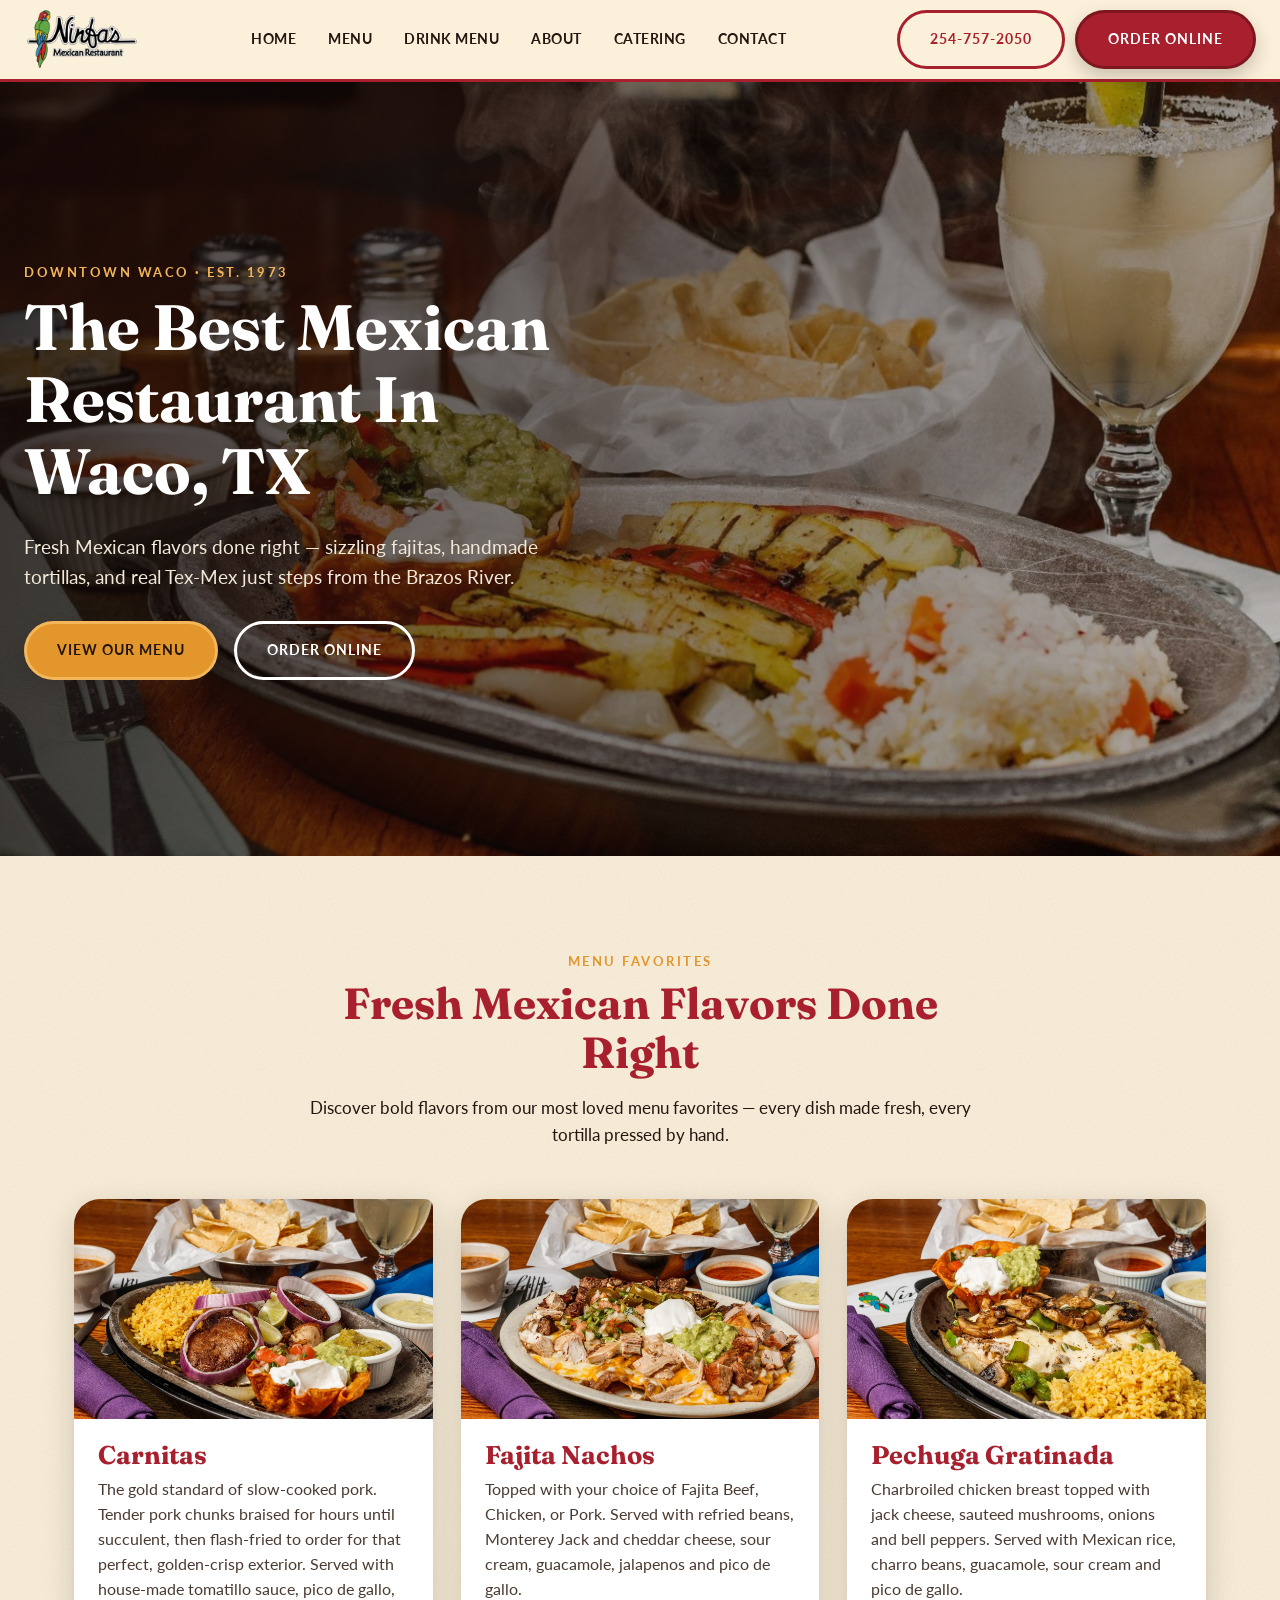
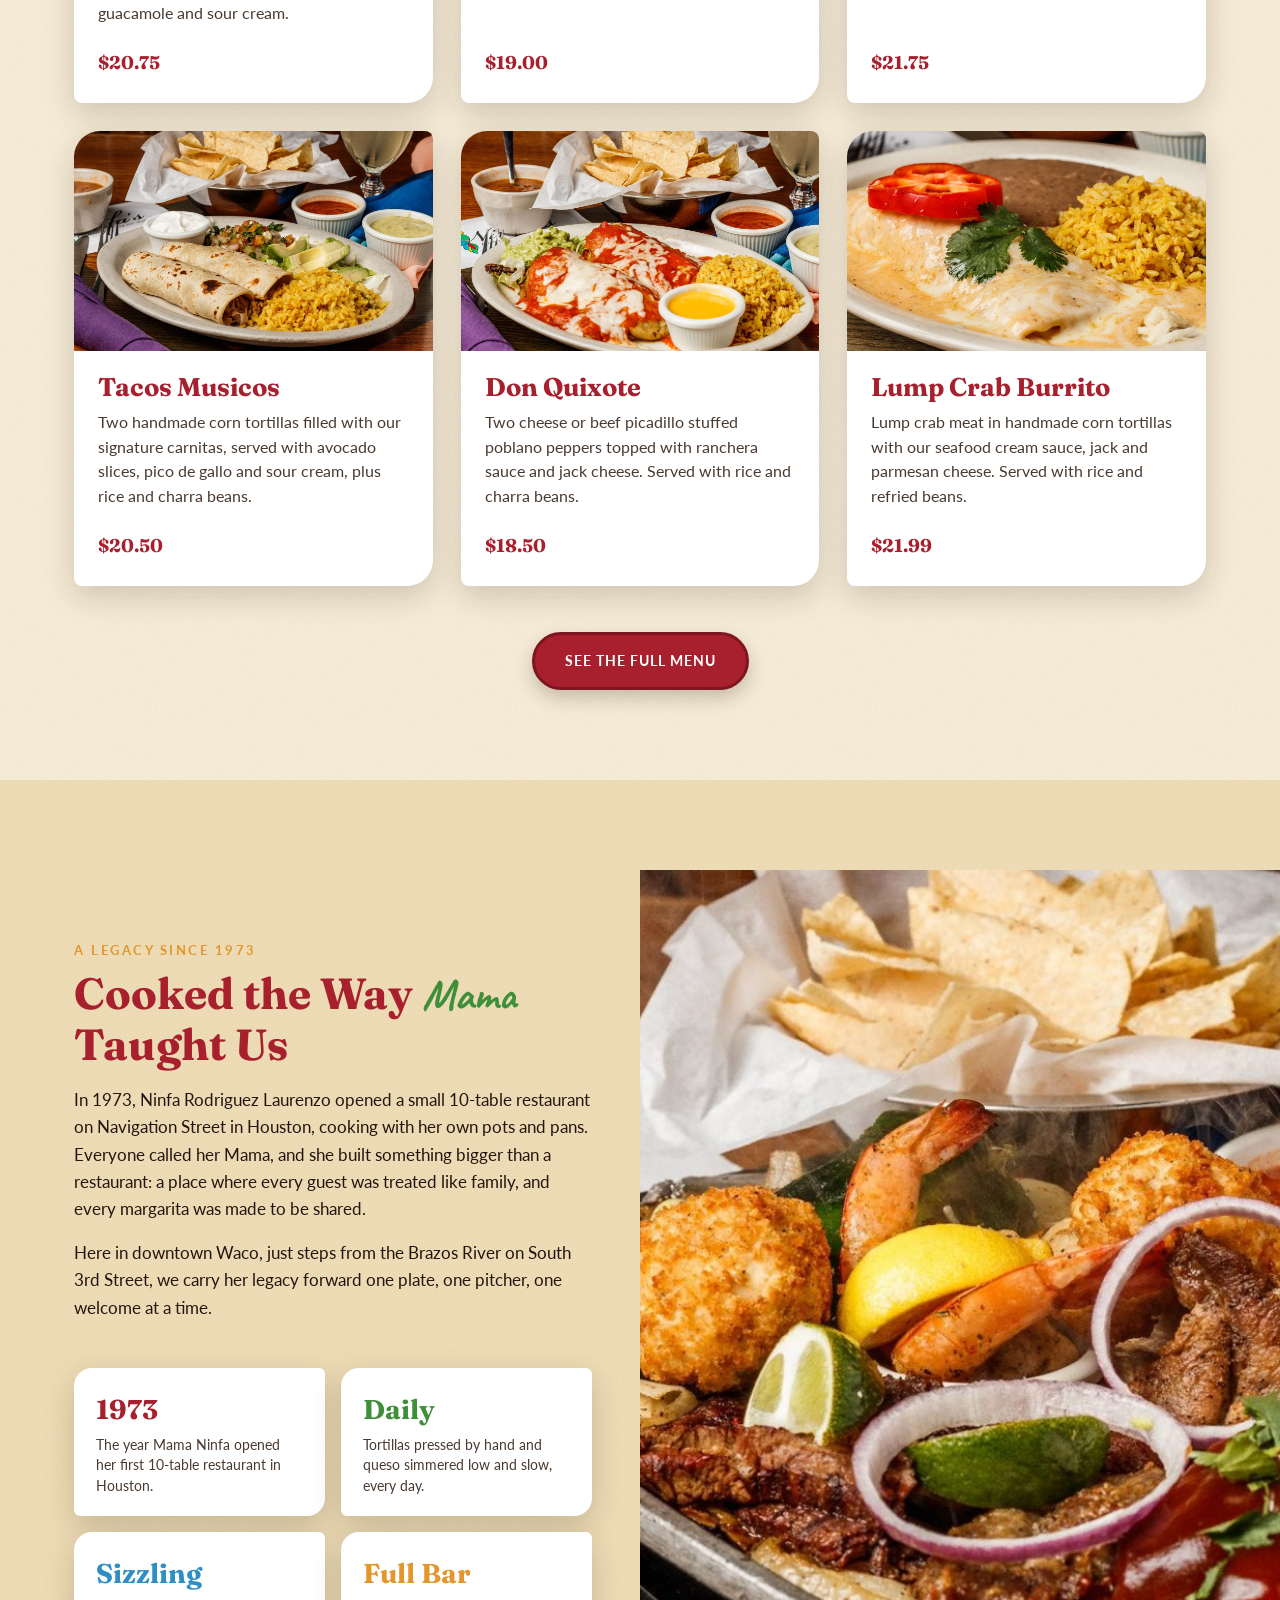
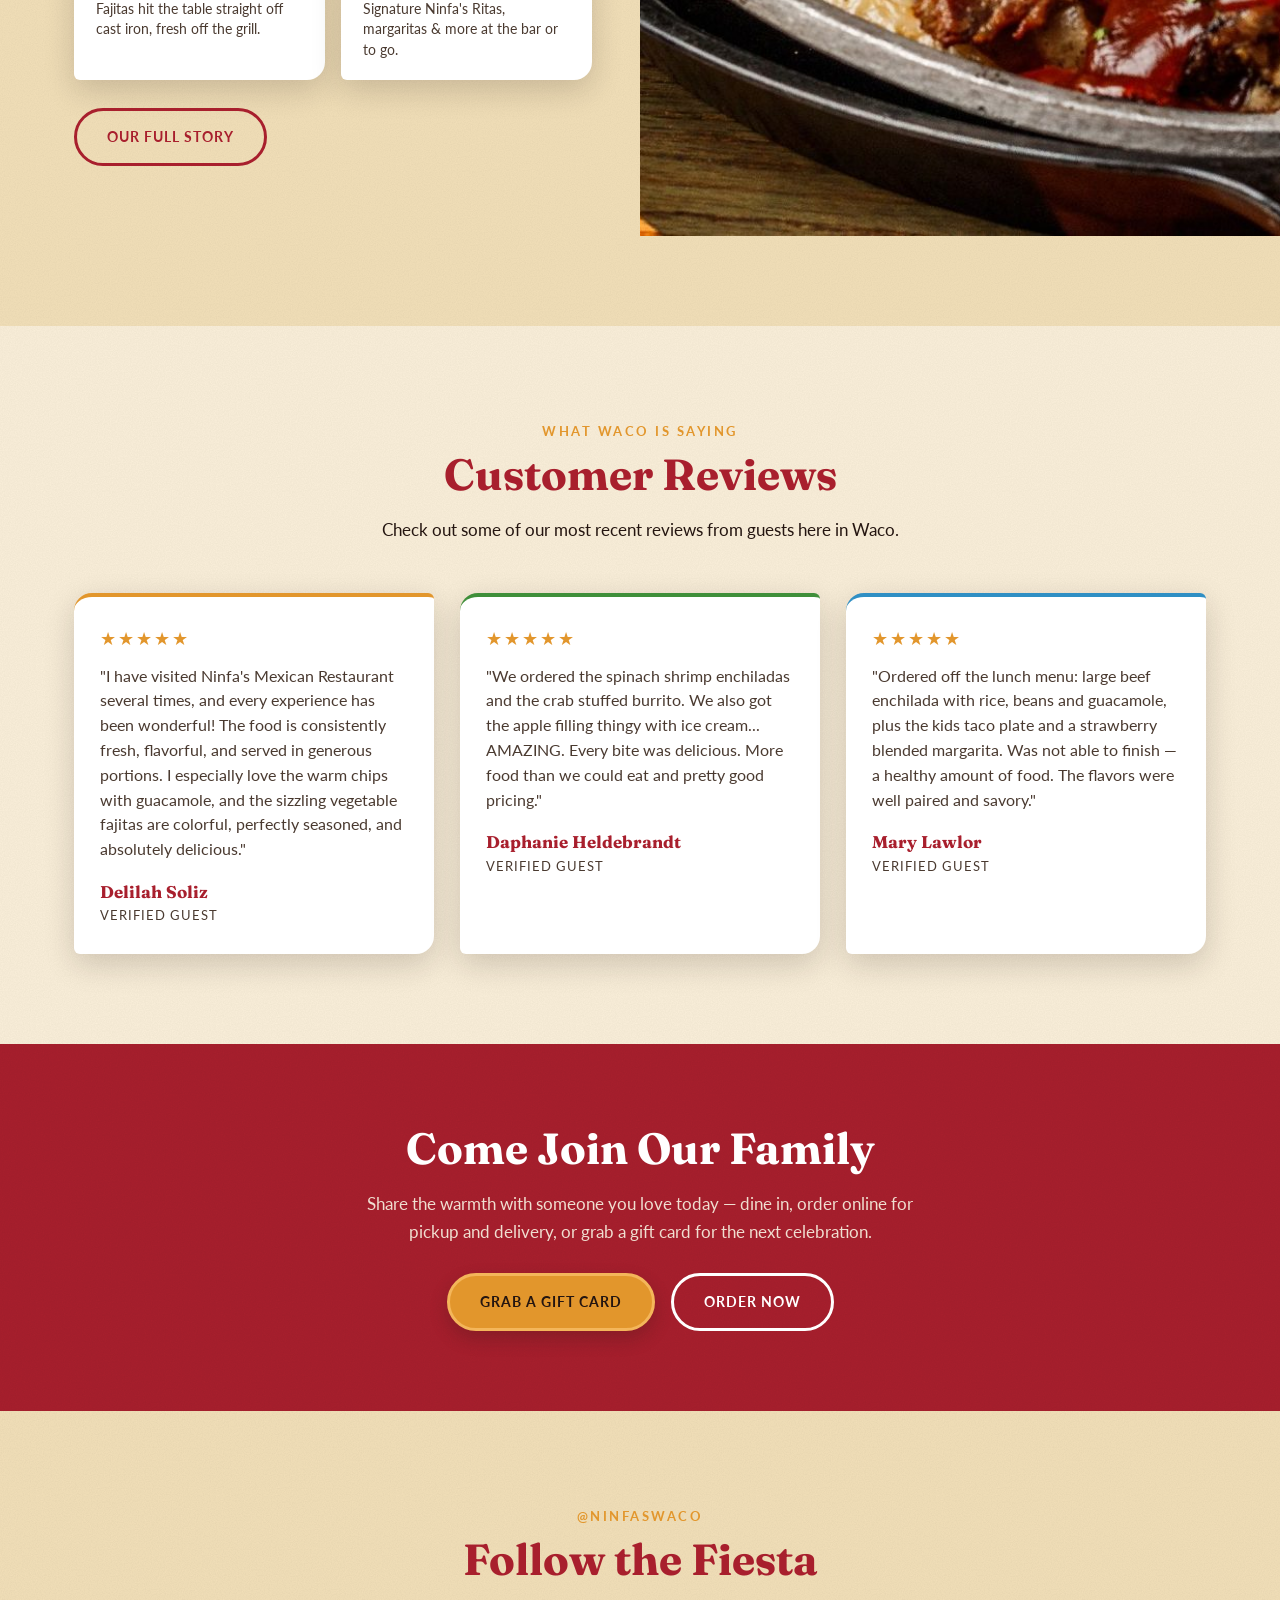
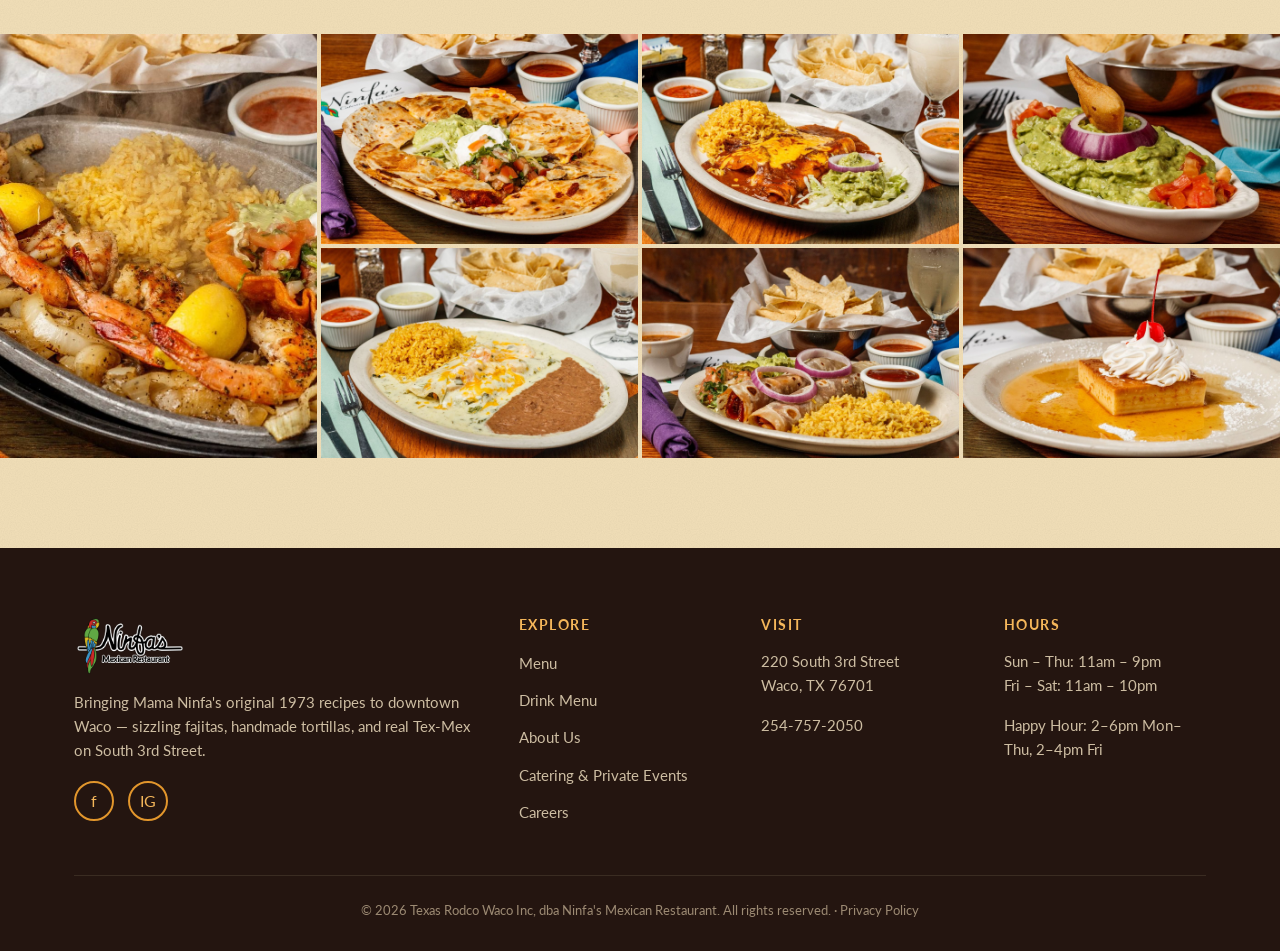
==== index.html @ c8aca163 "Add Spinach Shrimp Enchiladas image link to index.html" ====
<!DOCTYPE html>
<html lang="en">
<head>
<meta charset="UTF-8">
<meta name="viewport" content="width=device-width, initial-scale=1.0">
<title>Ninfa's Mexican Restaurant | Waco, TX Tex-Mex Since 1973</title>
<meta name="description" content="Ninfa's Mexican Restaurant brings Mama Ninfa's original 1973 recipes to downtown Waco, TX — sizzling fajitas, handmade tortillas, and real Tex-Mex on South 3rd Street.">
<link rel="preconnect" href="https://fonts.googleapis.com">
<link rel="preconnect" href="https://fonts.gstatic.com" crossorigin>
<link href="https://fonts.googleapis.com/css2?family=Fraunces:wght@600;700&family=Lato:wght@400;700;900&family=Caveat:wght@700&display=swap" rel="stylesheet">
<link rel="stylesheet" href="site.css">
</head>
<body>

<header class="site-header">
  <div class="nav-wrap">
    <a href="index.html" class="nav-logo"><img src="images/logo.png" alt="Ninfa's Mexican Restaurant"></a>
    <nav>
      <ul class="nav-links" id="navLinks">
        <li><a href="index.html">Home</a></li>
        <li><a href="menu.html">Menu</a></li>
        <li><a href="drink-menu.html">Drink Menu</a></li>
        <li><a href="about.html">About</a></li>
        <li><a href="catering.html">Catering</a></li>
        <li><a href="contact.html">Contact</a></li>
      </ul>
    </nav>
    <div class="nav-cta">
      <a href="tel:2547572050" class="btn btn-outline">254-757-2050</a>
      <a href="https://www.ninfaswaco.com/stores" class="btn btn-primary" target="_blank" rel="noopener">Order Online</a>
      <button class="nav-toggle" id="navToggle" aria-label="Toggle menu">&#9776;</button>
    </div>
  </div>
</header>

<section class="hero" style="background-image:url('images/food/veggie-fajitas.jpg');">
  <div class="hero-content">
    <span class="eyebrow">Downtown Waco &middot; Est. 1973</span>
    <h1>The Best Mexican Restaurant In Waco, TX</h1>
    <p class="lead">Fresh Mexican flavors done right &mdash; sizzling fajitas, handmade tortillas, and real Tex-Mex just steps from the Brazos River.</p>
    <div class="hero-ctas">
      <a href="menu.html" class="btn btn-gold">View Our Menu</a>
      <a href="https://www.ninfaswaco.com/stores" class="btn btn-outline" style="border-color:#fff;color:#fff;" target="_blank" rel="noopener">Order Online</a>
    </div>
  </div>
</section>

<section>
  <div class="container">
    <div class="section-head">
      <span class="eyebrow">Menu Favorites</span>
      <h2>Fresh Mexican Flavors Done Right</h2>
      <p>Discover bold flavors from our most loved menu favorites &mdash; every dish made fresh, every tortilla pressed by hand.</p>
    </div>
    <div class="card-grid">
      <div class="dish-card">
        <img src="images/food/carnita.jpg" alt="Carnitas at Ninfa's Mexican Restaurant">
        <div class="dish-card-body">
          <h3>Carnitas</h3>
          <p>The gold standard of slow-cooked pork. Tender pork chunks braised for hours until succulent, then flash-fried to order for that perfect, golden-crisp exterior. Served with house-made tomatillo sauce, pico de gallo, guacamole and sour cream.</p>
          <div class="dish-price">$20.75</div>
        </div>
      </div>
      <div class="dish-card">
        <img src="images/food/nachos-fajita.jpg" alt="Fajita Nachos at Ninfa's Mexican Restaurant">
        <div class="dish-card-body">
          <h3>Fajita Nachos</h3>
          <p>Topped with your choice of Fajita Beef, Chicken, or Pork. Served with refried beans, Monterey Jack and cheddar cheese, sour cream, guacamole, jalapenos and pico de gallo.</p>
          <div class="dish-price">$19.00</div>
        </div>
      </div>
      <div class="dish-card">
        <img src="images/food/pechuga-gratinada.jpg" alt="Pechuga Gratinada at Ninfa's Mexican Restaurant">
        <div class="dish-card-body">
          <h3>Pechuga Gratinada</h3>
          <p>Charbroiled chicken breast topped with jack cheese, sauteed mushrooms, onions and bell peppers. Served with Mexican rice, charro beans, guacamole, sour cream and pico de gallo.</p>
          <div class="dish-price">$21.75</div>
        </div>
      </div>
      <div class="dish-card">
        <img src="images/food/tacos-musicos.jpg" alt="Tacos Musicos at Ninfa's Mexican Restaurant">
        <div class="dish-card-body">
          <h3>Tacos Musicos</h3>
          <p>Two handmade corn tortillas filled with our signature carnitas, served with avocado slices, pico de gallo and sour cream, plus rice and charra beans.</p>
          <div class="dish-price">$20.50</div>
        </div>
      </div>
      <div class="dish-card">
        <img src="images/food/don-quixote.jpg" alt="Don Quixote at Ninfa's Mexican Restaurant">
        <div class="dish-card-body">
          <h3>Don Quixote</h3>
          <p>Two cheese or beef picadillo stuffed poblano peppers topped with ranchera sauce and jack cheese. Served with rice and charra beans.</p>
          <div class="dish-price">$18.50</div>
        </div>
      </div>
      <div class="dish-card">
        <img src="images/food/crab-burrito.jpg" alt="Lump Crab Burrito at Ninfa's Mexican Restaurant">
        <div class="dish-card-body">
          <h3>Lump Crab Burrito</h3>
          <p>Lump crab meat in handmade corn tortillas with our seafood cream sauce, jack and parmesan cheese. Served with rice and refried beans.</p>
          <div class="dish-price">$21.99</div>
        </div>
      </div>
    </div>
    <div style="text-align:center;margin-top:46px;">
      <a href="menu.html" class="btn btn-primary">See the Full Menu</a>
    </div>
  </div>
</section>

<section class="section-alt">
  <div class="bleed-split">
    <div class="bleed-text">
      <span class="eyebrow">A Legacy Since 1973</span>
      <h2>Cooked the Way <span class="script">Mama</span> Taught Us</h2>
      <p>In 1973, Ninfa Rodriguez Laurenzo opened a small 10-table restaurant on Navigation Street in Houston, cooking with her own pots and pans. Everyone called her Mama, and she built something bigger than a restaurant: a place where every guest was treated like family, and every margarita was made to be shared.</p>
      <p>Here in downtown Waco, just steps from the Brazos River on South 3rd Street, we carry her legacy forward one plate, one pitcher, one welcome at a time.</p>
      <div class="stat-grid">
        <div class="stat-tile"><span class="stat-num">1973</span><p>The year Mama Ninfa opened her first 10-table restaurant in Houston.</p></div>
        <div class="stat-tile"><span class="stat-num">Daily</span><p>Tortillas pressed by hand and queso simmered low and slow, every day.</p></div>
        <div class="stat-tile"><span class="stat-num">Sizzling</span><p>Fajitas hit the table straight off cast iron, fresh off the grill.</p></div>
        <div class="stat-tile"><span class="stat-num">Full Bar</span><p>Signature Ninfa's Ritas, margaritas &amp; more at the bar or to go.</p></div>
      </div>
      <div style="margin-top:28px;">
        <a href="about.html" class="btn btn-outline">Our Full Story</a>
      </div>
    </div>
    <div class="bleed-media">
      <img src="images/food/parrilla-mixta.jpg" alt="Sizzling fajitas at Ninfa's Mexican Restaurant">
    </div>
  </div>
</section>

<section>
  <div class="container">
    <div class="section-head">
      <span class="eyebrow">What Waco Is Saying</span>
      <h2>Customer Reviews</h2>
      <p>Check out some of our most recent reviews from guests here in Waco.</p>
    </div>
    <div class="review-grid">
      <div class="review-card">
        <div class="review-stars">&#9733;&#9733;&#9733;&#9733;&#9733;</div>
        <p class="review-quote">"I have visited Ninfa's Mexican Restaurant several times, and every experience has been wonderful! The food is consistently fresh, flavorful, and served in generous portions. I especially love the warm chips with guacamole, and the sizzling vegetable fajitas are colorful, perfectly seasoned, and absolutely delicious."</p>
        <div class="review-name">Delilah Soliz</div>
        <div class="review-source">Verified Guest</div>
      </div>
      <div class="review-card">
        <div class="review-stars">&#9733;&#9733;&#9733;&#9733;&#9733;</div>
        <p class="review-quote">"We ordered the spinach shrimp enchiladas and the crab stuffed burrito. We also got the apple filling thingy with ice cream... AMAZING. Every bite was delicious. More food than we could eat and pretty good pricing."</p>
        <div class="review-name">Daphanie Heldebrandt</div>
        <div class="review-source">Verified Guest</div>
      </div>
      <div class="review-card">
        <div class="review-stars">&#9733;&#9733;&#9733;&#9733;&#9733;</div>
        <p class="review-quote">"Ordered off the lunch menu: large beef enchilada with rice, beans and guacamole, plus the kids taco plate and a strawberry blended margarita. Was not able to finish &mdash; a healthy amount of food. The flavors were well paired and savory."</p>
        <div class="review-name">Mary Lawlor</div>
        <div class="review-source">Verified Guest</div>
      </div>
    </div>
  </div>
</section>

<section class="cta-banner">
  <div class="container">
    <h2>Come Join Our Family</h2>
    <p>Share the warmth with someone you love today &mdash; dine in, order online for pickup and delivery, or grab a gift card for the next celebration.</p>
    <div class="hero-ctas" style="justify-content:center;">
      <a href="https://order.toasttab.com/egiftcards/ninfaswaco" class="btn btn-gold" target="_blank" rel="noopener">Grab a Gift Card</a>
      <a href="https://www.ninfaswaco.com/stores" class="btn btn-outline" style="border-color:#fff;color:#fff;" target="_blank" rel="noopener">Order Now</a>
    </div>
  </div>
</section>

<section class="section-alt">
  <div class="container">
    <div class="section-head">
      <span class="eyebrow">@ninfaswaco</span>
      <h2>Follow the Fiesta</h2>
    </div>
  </div>
  <div class="mosaic-grid">
    <a href="https://www.instagram.com/ninfaswaco/" target="_blank" rel="noopener"><img src="images/food/shrimp-tampico.jpg" alt="Shrimp Tampico at Ninfa's Mexican Restaurant"></a>
    <a href="https://www.instagram.com/ninfaswaco/" target="_blank" rel="noopener"><img src="images/food/quesadilla.jpg" alt="Quesadillas at Ninfa's Mexican Restaurant"></a>
    <a href="https://www.instagram.com/ninfaswaco/" target="_blank" rel="noopener"><img src="images/food/bbq-brisket-enchiladas.jpg" alt="BBQ Brisket Enchiladas at Ninfa's Mexican Restaurant"></a>
    <a href="https://www.instagram.com/ninfaswaco/" target="_blank" rel="noopener"><img src="images/food/guacamole.jpg" alt="Fresh guacamole at Ninfa's Mexican Restaurant"></a>
    <a href="https://www.instagram.com/ninfaswaco/" target="_blank" rel="noopener"><img src="images/food/spinach-shrimp-enchiladas.jpg" alt="Spinach Shrimp Enchiladas at Ninfa's Mexican Restaurant"></a>
    <a href="https://www.instagram.com/ninfaswaco/" target="_blank" rel="noopener"><img src="images/food/layola.jpg" alt="Taquitos at Ninfa's Mexican Restaurant"></a>
    <a href="https://www.instagram.com/ninfaswaco/" target="_blank" rel="noopener"><img src="images/food/flan.jpg" alt="Flan at Ninfa's Mexican Restaurant"></a>
  </div>
</section>

<footer class="site-footer">
  <div class="container">
    <div class="footer-grid">
      <div>
        <div class="footer-logo"><img src="images/logo.png" alt="Ninfa's Mexican Restaurant"></div>
        <p>Bringing Mama Ninfa's original 1973 recipes to downtown Waco &mdash; sizzling fajitas, handmade tortillas, and real Tex-Mex on South 3rd Street.</p>
        <div class="footer-social">
          <a href="https://www.facebook.com/NinfasWaco/" target="_blank" rel="noopener" aria-label="Facebook">f</a>
          <a href="https://www.instagram.com/ninfaswaco/" target="_blank" rel="noopener" aria-label="Instagram">IG</a>
        </div>
      </div>
      <div>
        <h4>Explore</h4>
        <ul>
          <li><a href="menu.html">Menu</a></li>
          <li><a href="drink-menu.html">Drink Menu</a></li>
          <li><a href="about.html">About Us</a></li>
          <li><a href="catering.html">Catering &amp; Private Events</a></li>
          <li><a href="careers.html">Careers</a></li>
        </ul>
      </div>
      <div>
        <h4>Visit</h4>
        <p>220 South 3rd Street<br>Waco, TX 76701</p>
        <p><a href="tel:2547572050">254-757-2050</a></p>
      </div>
      <div>
        <h4>Hours</h4>
        <p>Sun &ndash; Thu: 11am &ndash; 9pm<br>Fri &ndash; Sat: 11am &ndash; 10pm</p>
        <p>Happy Hour: 2&ndash;6pm Mon&ndash;Thu, 2&ndash;4pm Fri</p>
      </div>
    </div>
    <div class="footer-bottom">
      &copy; 2026 Texas Rodco Waco Inc, dba Ninfa's Mexican Restaurant. All rights reserved. &middot; <a href="privacy-policy.html">Privacy Policy</a>
    </div>
  </div>
</footer>

<script>
document.getElementById('navToggle').addEventListener('click', function(){
  document.getElementById('navLinks').classList.toggle('open');
});
</script>
</body>
</html>
---- site.css ----
/* =========================================================
   Ninfa's Mexican Restaurant — site stylesheet
   Brand system derived from Ninfa's own marketing materials:
   deep maroon, warm gold, cream background, near-black text,
   a small teal accent. Headline font: Fraunces (bold display
   serif, echoes the bold editorial serif used in their social
   posts). Body font: Lato.
   ========================================================= */

:root {
  /* Brightened off the real Ninfa's parrot logo (green body, red crown,
     gold beak, blue wing-tip) instead of a muted steakhouse palette —
     the brand mark is vibrant, so the site should read that way too. */
  --maroon: #a81f2d;
  --maroon-dark: #7e1620;
  --gold: #e2962c;
  --gold-light: #f4b65a;
  --cream: #fbf0da;
  --cream-dark: #f3e0b9;
  --ink: #241510;
  --ink-soft: #4a3a30;
  --teal: #1f8f8a;
  --green: #3f8f3a;
  --green-dark: #2d6b29;
  --sky: #2f8fc4;
  --white: #ffffff;
  --shadow: 0 10px 30px rgba(36, 21, 16, 0.18);
  --shadow-lg: 0 20px 44px rgba(36, 21, 16, 0.26);
  --radius-lg: 26px 8px;
  --radius-md: 18px 6px;
  /* Subtle fractal-noise grain, generated inline (no stock texture file needed) —
     gives flat color fields a bit of woven/paper depth instead of sitting dead flat. */
  --grain: url("data:image/svg+xml,%3Csvg xmlns='http://www.w3.org/2000/svg' width='180' height='180'%3E%3Cfilter id='n'%3E%3CfeTurbulence type='fractalNoise' baseFrequency='0.85' numOctaves='2' stitchTiles='stitch'/%3E%3CfeColorMatrix type='matrix' values='0 0 0 0 0 0 0 0 0 0 0 0 0 0 0 0 0 0 0.05 0'/%3E%3C/filter%3E%3Crect width='100%25' height='100%25' filter='url(%23n)'/%3E%3C/svg%3E");
}

* { box-sizing: border-box; }
html { scroll-behavior: smooth; }
body {
  margin: 0;
  background-color: var(--cream);
  background-image: var(--grain);
  color: var(--ink);
  font-family: 'Lato', sans-serif;
  font-size: 17px;
  line-height: 1.6;
}

h1, h2, h3, h4 {
  font-family: 'Fraunces', serif;
  font-weight: 700;
  color: var(--maroon);
  margin: 0 0 0.4em;
  line-height: 1.12;
}

h1 { font-size: clamp(2.6rem, 5vw, 4.4rem); }
h2 { font-size: clamp(2rem, 3.4vw, 2.9rem); }
h3 { font-size: clamp(1.3rem, 2vw, 1.6rem); }

p { margin: 0 0 1em; }

a { color: inherit; text-decoration: none; }

.eyebrow {
  display: inline-block;
  font-family: 'Lato', sans-serif;
  font-weight: 700;
  letter-spacing: 2.5px;
  text-transform: uppercase;
  font-size: 0.82rem;
  color: var(--gold);
  margin-bottom: 0.6em;
}

.script {
  font-family: 'Caveat', cursive;
  font-weight: 700;
  color: var(--green);
}

.container {
  max-width: 1180px;
  margin: 0 auto;
  padding: 0 24px;
}

img { max-width: 100%; display: block; }

/* ---------- Buttons ---------- */
.btn {
  display: inline-block;
  font-family: 'Lato', sans-serif;
  font-weight: 700;
  letter-spacing: 1px;
  text-transform: uppercase;
  font-size: 0.88rem;
  padding: 15px 30px;
  border-radius: 999px;
  border: 3px solid transparent;
  cursor: pointer;
  transition: transform 0.2s ease, box-shadow 0.2s ease, background 0.2s ease, color 0.2s ease, border-color 0.2s ease;
  box-shadow: 0 8px 18px rgba(36, 21, 16, 0.22);
}
.btn:hover { transform: translateY(-3px); box-shadow: 0 14px 26px rgba(36, 21, 16, 0.28); }
.btn:active { transform: translateY(-1px); }
.btn-primary {
  background: var(--maroon);
  color: var(--white);
  border-color: var(--maroon-dark);
}
.btn-primary:hover { background: var(--gold); color: var(--ink); border-color: var(--gold-light); }
.btn-outline {
  background: transparent;
  color: var(--maroon);
  border-color: var(--maroon);
  box-shadow: none;
}
.btn-outline:hover { background: var(--maroon); color: var(--white); box-shadow: 0 14px 26px rgba(36, 21, 16, 0.28); }
.btn-gold {
  background: var(--gold);
  color: var(--ink);
  border-color: var(--gold-light);
}
.btn-gold:hover { background: var(--maroon); color: var(--white); border-color: var(--maroon-dark); }

/* ---------- Header / Nav ---------- */
.site-header {
  position: sticky;
  top: 0;
  z-index: 100;
  background: var(--cream);
  border-bottom: 3px solid var(--maroon);
}
.nav-wrap {
  display: flex;
  align-items: center;
  justify-content: space-between;
  padding: 10px 24px;
  max-width: 1280px;
  margin: 0 auto;
}
.nav-logo img { height: 58px; width: auto; }
.nav-links {
  display: flex;
  align-items: center;
  gap: 28px;
  list-style: none;
  margin: 0;
  padding: 0;
  font-weight: 700;
  text-transform: uppercase;
  font-size: 0.86rem;
  letter-spacing: 0.5px;
}
.nav-links a { padding: 6px 2px; border-bottom: 2px solid transparent; }
.nav-links a:hover { border-color: var(--gold); color: var(--maroon); }
.nav-cta { display: flex; gap: 10px; align-items: center; }
.nav-toggle {
  display: none;
  background: none;
  border: none;
  font-size: 1.8rem;
  color: var(--maroon);
  cursor: pointer;
}

@media (max-width: 920px) {
  .nav-links { display: none; position: absolute; top: 100%; left: 0; right: 0; background: var(--cream); flex-direction: column; align-items: flex-start; padding: 18px 24px; border-bottom: 3px solid var(--maroon); gap: 16px; }
  .nav-links.open { display: flex; }
  .nav-toggle { display: block; }
  .nav-cta .btn-outline { display: none; }
}

/* ---------- Hero ---------- */
.hero {
  position: relative;
  min-height: 86vh;
  display: flex;
  align-items: center;
  background-size: cover;
  background-position: center;
  color: var(--white);
}
.hero::after {
  content: '';
  position: absolute;
  inset: 0;
  background: linear-gradient(100deg, rgba(20,10,8,0.82) 0%, rgba(20,10,8,0.55) 45%, rgba(20,10,8,0.25) 100%);
}
.hero-content { position: relative; z-index: 2; max-width: 640px; padding: 60px 24px; }
.hero h1 { color: var(--white); }
.hero .eyebrow { color: var(--gold-light); }
.hero p.lead { font-size: 1.2rem; color: #f3e9d8; max-width: 520px; }
.hero-ctas { display: flex; gap: 16px; flex-wrap: wrap; margin-top: 28px; }

/* ---------- Sections ---------- */
section { padding: 90px 0; }
.section-alt { background-color: var(--cream-dark); background-image: var(--grain); }
.section-dark { background-color: var(--ink); background-image: var(--grain); color: #f3e9d8; }
.section-dark h2 { color: var(--gold-light); }
.section-head { max-width: 700px; margin: 0 auto 50px; text-align: center; }
.section-head.left { margin: 0 0 50px; text-align: left; }

/* ---------- Highlight / menu cards ---------- */
.card-grid {
  display: grid;
  grid-template-columns: repeat(3, 1fr);
  gap: 28px;
}
@media (max-width: 920px) { .card-grid { grid-template-columns: repeat(2, 1fr); } }
@media (max-width: 620px) { .card-grid { grid-template-columns: 1fr; } }

.dish-card {
  background: var(--white);
  border-radius: var(--radius-lg);
  overflow: hidden;
  box-shadow: var(--shadow);
  display: flex;
  flex-direction: column;
  transition: transform 0.25s ease, box-shadow 0.25s ease;
}
.dish-card:hover { transform: translateY(-8px); box-shadow: var(--shadow-lg); }
.dish-card img { height: 220px; width: 100%; object-fit: cover; }
.dish-card-body { padding: 22px 24px 26px; flex: 1; display: flex; flex-direction: column; }
.dish-card-body h3 { margin-bottom: 8px; }
.dish-card-body p { color: var(--ink-soft); font-size: 0.97rem; flex: 1; }
.dish-price { color: var(--maroon); font-weight: 700; font-family: 'Fraunces', serif; font-size: 1.15rem; margin-top: 6px; }

/* ---------- About / story split ---------- */
.split {
  display: grid;
  grid-template-columns: 1fr 1fr;
  gap: 60px;
  align-items: center;
}
@media (max-width: 860px) { .split { grid-template-columns: 1fr; gap: 36px; } }
.split img { border-radius: var(--radius-lg); box-shadow: var(--shadow); width: 100%; height: 480px; object-fit: cover; }
.split.reverse { direction: rtl; }
.split.reverse > * { direction: ltr; }

/* ---------- Stat tiles (paired with a split section) ---------- */
.stat-grid { display: grid; grid-template-columns: 1fr 1fr; gap: 16px; margin-top: 30px; }
@media (max-width: 460px) { .stat-grid { grid-template-columns: 1fr; } }
.stat-tile {
  background: var(--white);
  border-radius: var(--radius-md);
  padding: 20px 22px;
  box-shadow: var(--shadow);
  transition: transform 0.25s ease, box-shadow 0.25s ease;
}
.stat-tile:hover { transform: translateY(-5px); box-shadow: var(--shadow-lg); }
.stat-tile .stat-num {
  display: block;
  font-family: 'Fraunces', serif;
  font-weight: 700;
  font-size: 1.7rem;
  color: var(--maroon);
  margin-bottom: 4px;
}
.stat-tile:nth-child(2) .stat-num { color: var(--green); }
.stat-tile:nth-child(3) .stat-num { color: var(--sky); }
.stat-tile:nth-child(4) .stat-num { color: var(--gold); }
.stat-tile p { margin: 0; font-size: 0.9rem; color: var(--ink-soft); line-height: 1.4; }

/* ---------- Full-bleed alternating split (photo runs edge-to-edge) ---------- */
.bleed-split { display: grid; grid-template-columns: 1fr 1fr; align-items: stretch; min-height: 520px; }
@media (max-width: 860px) { .bleed-split { grid-template-columns: 1fr; min-height: auto; } }
.bleed-split .bleed-text {
  display: flex;
  flex-direction: column;
  justify-content: center;
  padding: 70px 48px 70px max(24px, calc((100vw - 1180px) / 2 + 24px));
}
.bleed-split.reverse { direction: rtl; }
.bleed-split.reverse .bleed-text { direction: ltr; padding: 70px max(24px, calc((100vw - 1180px) / 2 + 24px)) 70px 48px; }
.bleed-split.reverse .bleed-media { direction: ltr; }
@media (max-width: 860px) {
  .bleed-split .bleed-text, .bleed-split.reverse .bleed-text { padding: 56px 24px; direction: ltr; }
}
.bleed-split .bleed-media { position: relative; overflow: hidden; min-height: 320px; }
.bleed-split .bleed-media img { position: absolute; inset: 0; width: 100%; height: 100%; object-fit: cover; }

/* ---------- Mosaic photo gallery (one large anchor tile + small tiles) ---------- */
.mosaic-grid { display: grid; grid-template-columns: repeat(4, 1fr); grid-auto-rows: 210px; gap: 4px; }
@media (max-width: 760px) { .mosaic-grid { grid-template-columns: repeat(2, 1fr); grid-auto-rows: 160px; } .mosaic-grid a:first-child { grid-column: span 2; grid-row: span 1; } }
.mosaic-grid a { display: block; position: relative; overflow: hidden; }
.mosaic-grid a:first-child { grid-row: span 2; }
.mosaic-grid img { width: 100%; height: 100%; object-fit: cover; transition: transform 0.35s ease; }
.mosaic-grid a:hover img { transform: scale(1.06); }

/* ---------- Checklist ---------- */
.checklist { list-style: none; margin: 0; padding: 0; display: grid; grid-template-columns: 1fr 1fr; gap: 14px 30px; }
@media (max-width: 560px) { .checklist { grid-template-columns: 1fr; } }
.checklist li { display: flex; align-items: flex-start; gap: 10px; font-weight: 600; }
.checklist li::before {
  content: '✓';
  flex: none;
  width: 24px; height: 24px;
  background: var(--gold);
  color: var(--white);
  box-shadow: 0 3px 8px rgba(36, 21, 16, 0.25);
  border-radius: 6px;
  /* Cycle the checkbox through the logo's parrot colors instead of one flat gold square */
  display: flex; align-items: center; justify-content: center;
  font-size: 0.8rem;
  font-weight: 900;
}
.checklist li:nth-child(2)::before { background: var(--green); }
.checklist li:nth-child(3)::before { background: var(--maroon); }
.checklist li:nth-child(4)::before { background: var(--sky); }

/* ---------- Reviews ---------- */
.review-grid { display: grid; grid-template-columns: repeat(3, 1fr); gap: 26px; }
@media (max-width: 920px) { .review-grid { grid-template-columns: 1fr; } }
.review-card {
  background: var(--white);
  border-radius: var(--radius-md);
  padding: 28px 26px;
  box-shadow: var(--shadow);
  border-top: 4px solid var(--gold);
  transition: transform 0.25s ease, box-shadow 0.25s ease;
}
.review-card:hover { transform: translateY(-6px); box-shadow: var(--shadow-lg); }
.review-grid .review-card:nth-child(2) { border-top-color: var(--green); }
.review-grid .review-card:nth-child(3) { border-top-color: var(--sky); }
.review-stars { color: var(--gold); letter-spacing: 2px; margin-bottom: 10px; font-size: 1.1rem; }
.review-quote { color: var(--ink-soft); font-size: 0.97rem; margin-bottom: 16px; }
.review-name { font-family: 'Fraunces', serif; font-weight: 700; color: var(--maroon); }
.review-source { font-size: 0.82rem; color: var(--ink-soft); text-transform: uppercase; letter-spacing: 1px; }

/* ---------- Instagram strip ---------- */
.insta-strip { display: grid; grid-template-columns: repeat(6, 1fr); gap: 4px; }
@media (max-width: 920px) { .insta-strip { grid-template-columns: repeat(3, 1fr); } }
.insta-strip a { display: block; aspect-ratio: 4/5; overflow: hidden; position: relative; }
.insta-strip img { width: 100%; height: 100%; object-fit: cover; transition: transform 0.3s ease; }
.insta-strip a:hover img { transform: scale(1.06); }

/* ---------- Footer ---------- */
.site-footer { background: var(--ink); color: #e8dcc8; padding: 70px 0 30px; }
.footer-grid { display: grid; grid-template-columns: 2fr 1fr 1fr 1fr; gap: 40px; margin-bottom: 50px; }
@media (max-width: 860px) { .footer-grid { grid-template-columns: 1fr 1fr; } }
.footer-grid h4 { color: var(--gold-light); text-transform: uppercase; font-family: 'Lato', sans-serif; font-size: 0.85rem; letter-spacing: 1.5px; margin-bottom: 16px; }
.footer-grid a, .footer-grid p { color: #cdbda2; font-size: 0.95rem; }
.footer-grid ul { list-style: none; margin: 0; padding: 0; display: flex; flex-direction: column; gap: 10px; }
.footer-logo img { height: 56px; margin-bottom: 16px; }
.footer-social { display: flex; gap: 14px; margin-top: 18px; }
.footer-social a { width: 40px; height: 40px; border: 2px solid var(--gold); border-radius: 50%; display: flex; align-items: center; justify-content: center; color: var(--gold-light); font-size: 1rem; transition: transform 0.2s ease, background 0.2s ease, color 0.2s ease; }
.footer-social a:hover { transform: translateY(-3px); }
.footer-social a[aria-label="Facebook"]:hover { background: var(--sky); border-color: var(--sky); color: var(--white); }
.footer-social a[aria-label="Instagram"]:hover { background: var(--green); border-color: var(--green); color: var(--white); }
.footer-bottom { border-top: 1px solid #3a2c22; padding-top: 24px; text-align: center; font-size: 0.82rem; color: #9c8a73; }

/* ---------- Page header (interior pages) ---------- */
.page-hero {
  padding: 150px 0 70px;
  background: var(--ink);
  color: var(--white);
  text-align: center;
  background-size: cover;
  background-position: center;
  position: relative;
}
.page-hero::after { content: ''; position: absolute; inset: 0; background: rgba(20,10,8,0.72); }
.page-hero .inner { position: relative; z-index: 2; }
.page-hero h1 { color: var(--white); }

/* ---------- Menu page ---------- */
.menu-nav {
  position: sticky;
  top: 80px;
  z-index: 50;
  background: var(--cream);
  border-bottom: 2px solid var(--gold);
  overflow-x: auto;
  white-space: nowrap;
  padding: 14px 0;
}
.menu-nav .container { display: flex; gap: 10px; }
.menu-nav a {
  flex: none;
  font-weight: 700;
  font-size: 0.82rem;
  text-transform: uppercase;
  letter-spacing: 0.5px;
  padding: 8px 16px;
  border-radius: 20px;
  border: 2px solid var(--maroon);
  color: var(--maroon);
}
.menu-nav a:hover { background: var(--maroon); color: var(--white); }

.menu-section { padding: 70px 0; border-bottom: 1px solid var(--cream-dark); }
.menu-section-head { display: flex; align-items: baseline; justify-content: space-between; gap: 20px; margin-bottom: 36px; flex-wrap: wrap; }
.menu-section-head h2 { margin: 0; }
.menu-section-note { color: var(--ink-soft); font-style: italic; font-size: 0.95rem; }

.menu-photo-divider {
  width: 100%;
  height: 340px;
  object-fit: cover;
  border-radius: var(--radius-lg);
  margin-bottom: 40px;
  box-shadow: var(--shadow);
}

.menu-items { display: grid; grid-template-columns: 1fr 1fr; gap: 30px 50px; }
@media (max-width: 760px) { .menu-items { grid-template-columns: 1fr; } }
.menu-item { border-bottom: 1px dotted #cdb98c; padding-bottom: 16px; }
.menu-item-top { display: flex; justify-content: space-between; align-items: baseline; gap: 14px; }
.menu-item-top h4 { font-family: 'Fraunces', serif; font-weight: 700; font-size: 1.08rem; color: var(--ink); margin: 0; }
.menu-item-price { font-family: 'Fraunces', serif; font-weight: 700; color: var(--maroon); white-space: nowrap; }
.menu-item p { margin: 6px 0 0; font-size: 0.93rem; color: var(--ink-soft); }

/* ---------- CTA banner ---------- */
.cta-banner {
  background-color: var(--maroon);
  background-image: var(--grain);
  color: var(--white);
  text-align: center;
  padding: 80px 0;
}
.cta-banner h2 { color: var(--white); }
.cta-banner p { color: #f0ded0; max-width: 560px; margin: 0 auto 28px; }

/* ---------- Info cards (contact / hours) ---------- */
.info-grid { display: grid; grid-template-columns: repeat(3, 1fr); gap: 30px; }
@media (max-width: 860px) { .info-grid { grid-template-columns: 1fr; } }
.info-card { background: var(--white); border-radius: var(--radius-md); padding: 32px; box-shadow: var(--shadow); text-align: center; transition: transform 0.25s ease, box-shadow 0.25s ease; }
.info-card:hover { transform: translateY(-6px); box-shadow: var(--shadow-lg); }
.info-card h3 { color: var(--maroon); }

/* ---------- Map ---------- */
.map-embed { border-radius: var(--radius-lg); overflow: hidden; box-shadow: var(--shadow); border: none; width: 100%; height: 420px; }
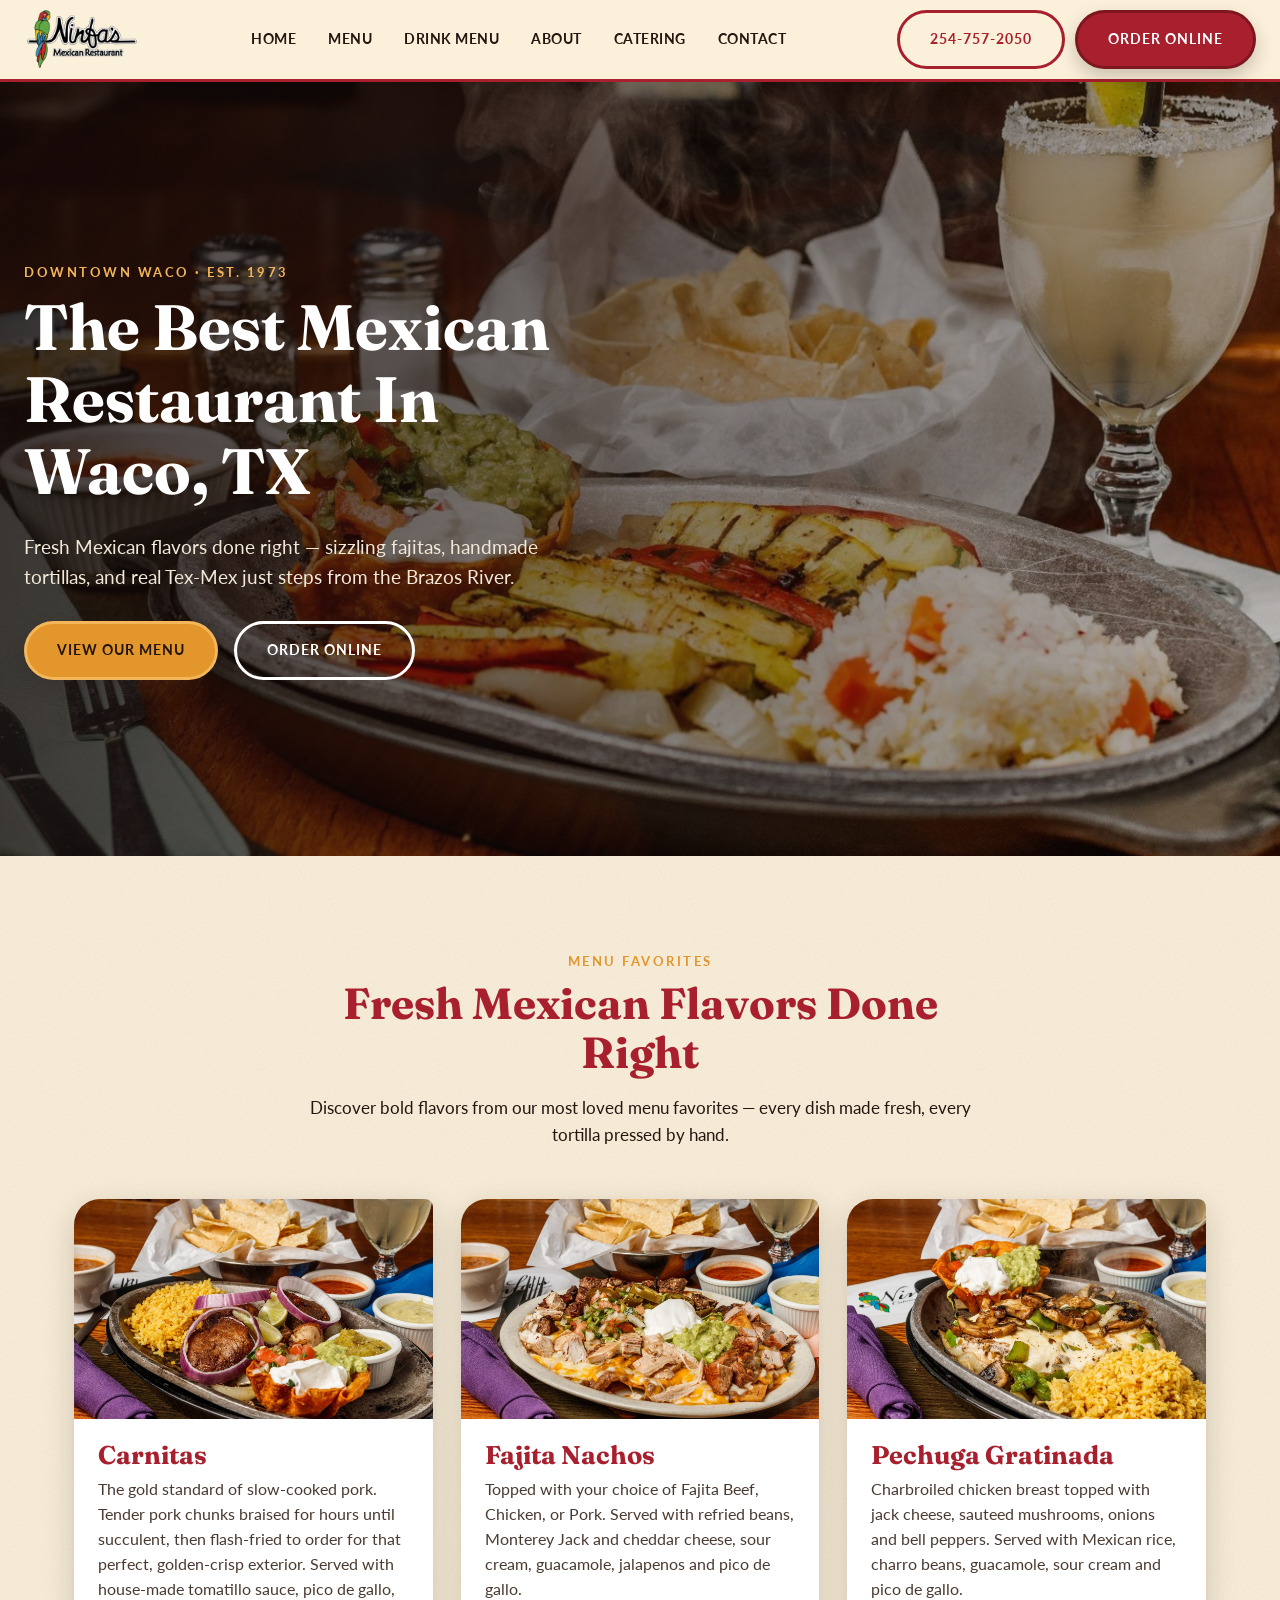
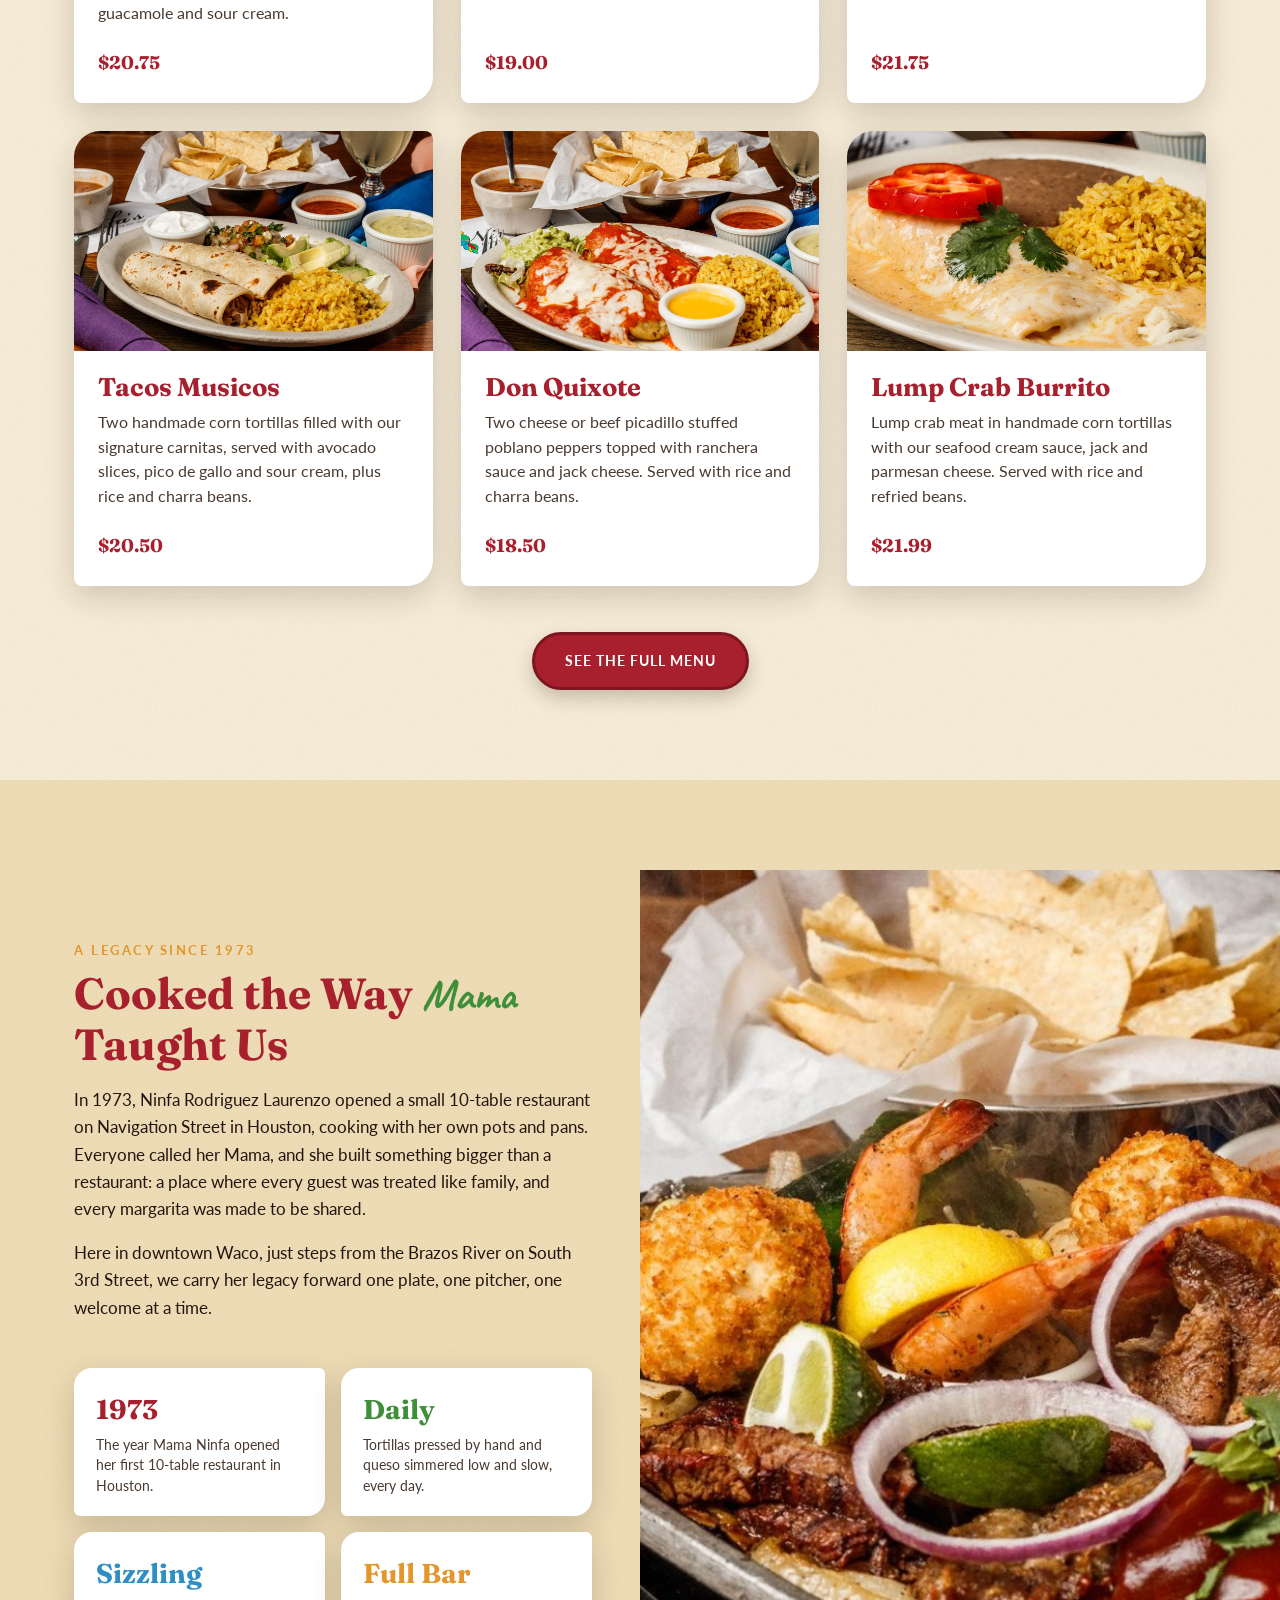
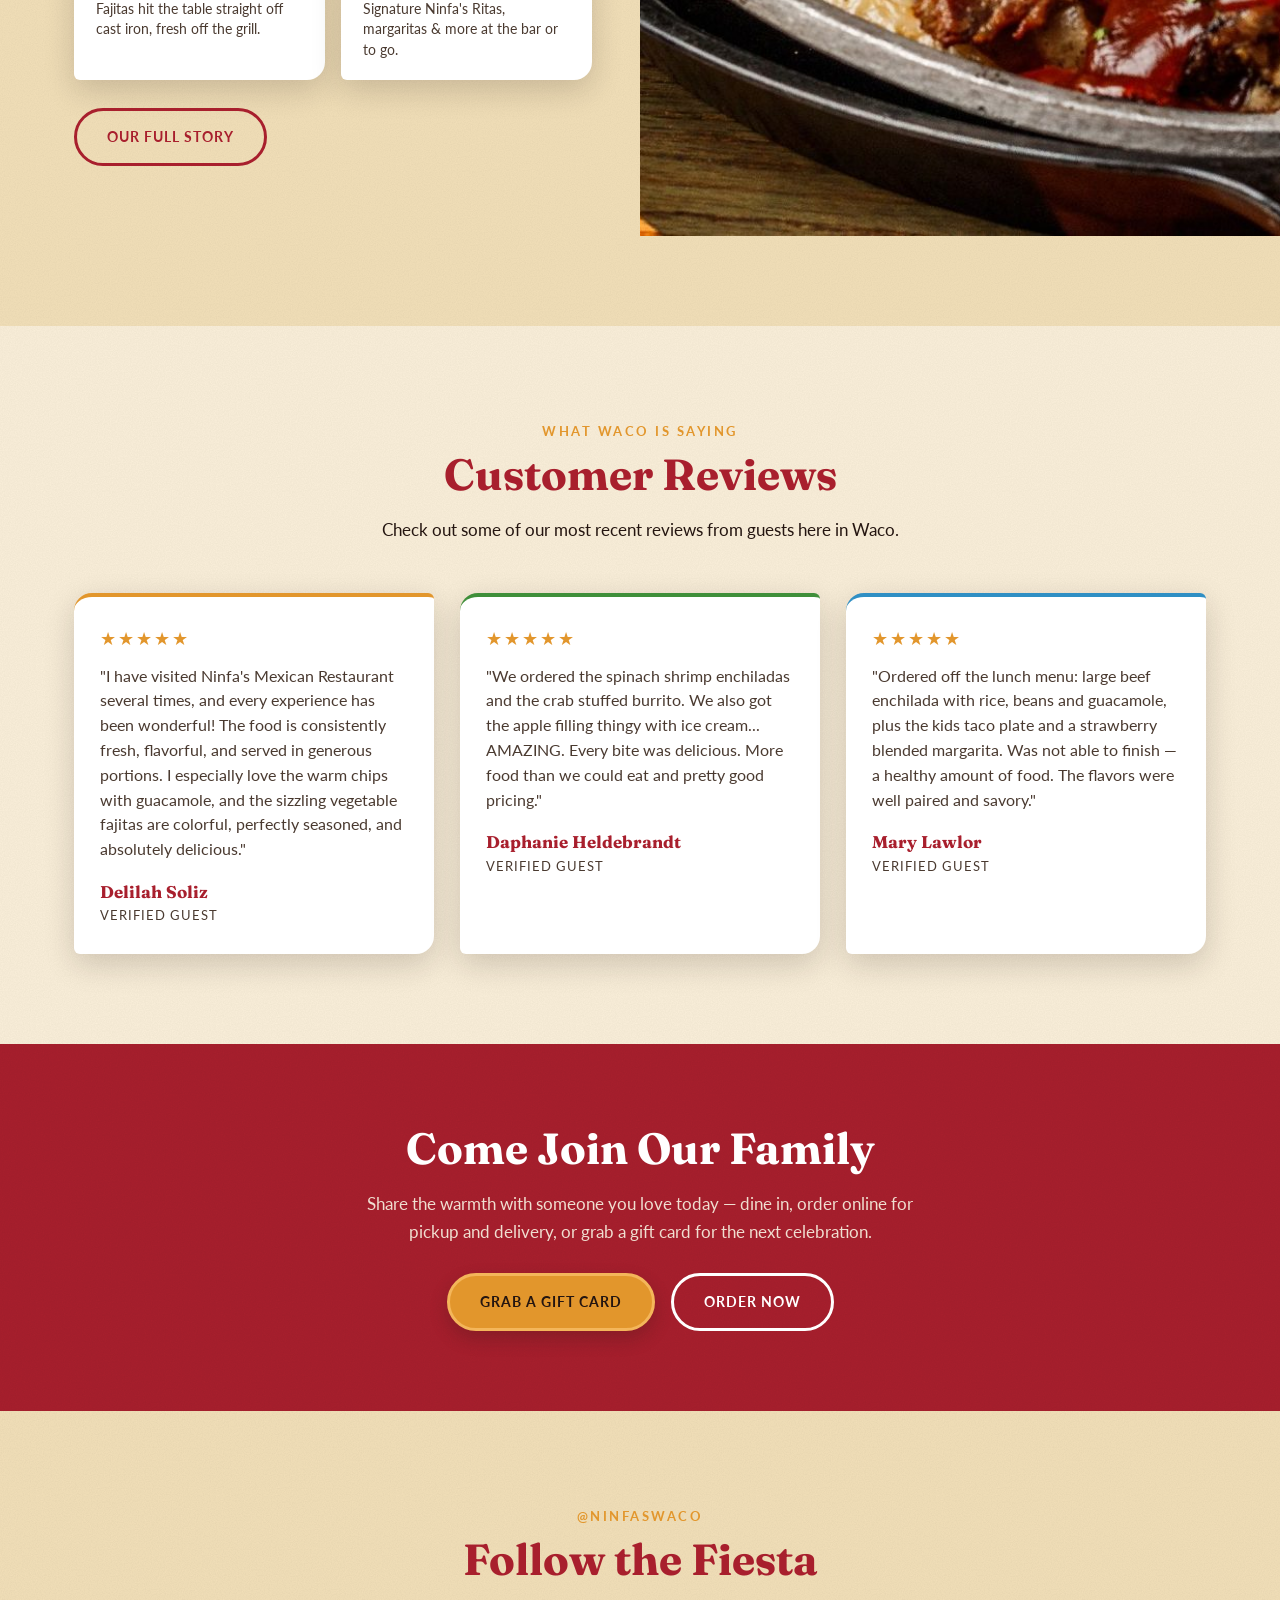
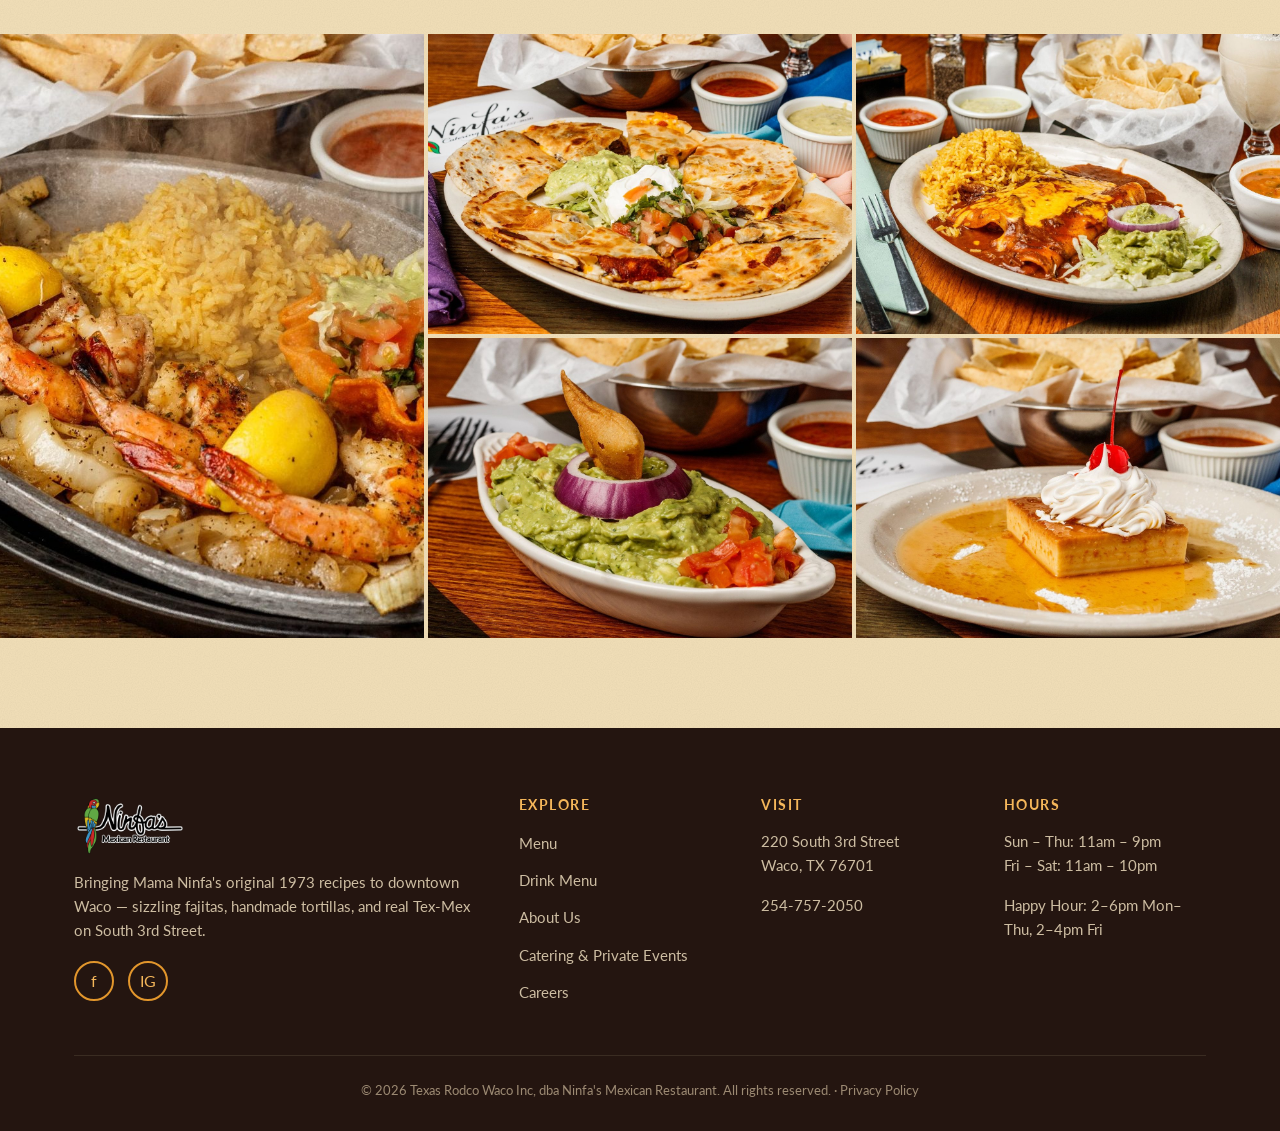
==== commit 4cfbfbba: "Reduce mosaic to 5 larger photos Removed links to Spinach Shrimp Enchiladas and Taquitos." ====
--- a/index.html
+++ b/index.html
@@ -184,8 +184,6 @@
     <a href="https://www.instagram.com/ninfaswaco/" target="_blank" rel="noopener"><img src="images/food/quesadilla.jpg" alt="Quesadillas at Ninfa's Mexican Restaurant"></a>
     <a href="https://www.instagram.com/ninfaswaco/" target="_blank" rel="noopener"><img src="images/food/bbq-brisket-enchiladas.jpg" alt="BBQ Brisket Enchiladas at Ninfa's Mexican Restaurant"></a>
     <a href="https://www.instagram.com/ninfaswaco/" target="_blank" rel="noopener"><img src="images/food/guacamole.jpg" alt="Fresh guacamole at Ninfa's Mexican Restaurant"></a>
-    <a href="https://www.instagram.com/ninfaswaco/" target="_blank" rel="noopener"><img src="images/food/spinach-shrimp-enchiladas.jpg" alt="Spinach Shrimp Enchiladas at Ninfa's Mexican Restaurant"></a>
-    <a href="https://www.instagram.com/ninfaswaco/" target="_blank" rel="noopener"><img src="images/food/layola.jpg" alt="Taquitos at Ninfa's Mexican Restaurant"></a>
     <a href="https://www.instagram.com/ninfaswaco/" target="_blank" rel="noopener"><img src="images/food/flan.jpg" alt="Flan at Ninfa's Mexican Restaurant"></a>
   </div>
 </section>
--- a/site.css
+++ b/site.css
@@ -281,8 +281,8 @@
 .bleed-split .bleed-media img { position: absolute; inset: 0; width: 100%; height: 100%; object-fit: cover; }
 
 /* ---------- Mosaic photo gallery (one large anchor tile + small tiles) ---------- */
-.mosaic-grid { display: grid; grid-template-columns: repeat(4, 1fr); grid-auto-rows: 210px; gap: 4px; }
-@media (max-width: 760px) { .mosaic-grid { grid-template-columns: repeat(2, 1fr); grid-auto-rows: 160px; } .mosaic-grid a:first-child { grid-column: span 2; grid-row: span 1; } }
+.mosaic-grid { display: grid; grid-template-columns: repeat(3, 1fr); grid-auto-rows: 300px; gap: 4px; }
+@media (max-width: 760px) { .mosaic-grid { grid-template-columns: repeat(2, 1fr); grid-auto-rows: 200px; } .mosaic-grid a:first-child { grid-column: span 2; grid-row: span 1; } }
 .mosaic-grid a { display: block; position: relative; overflow: hidden; }
 .mosaic-grid a:first-child { grid-row: span 2; }
 .mosaic-grid img { width: 100%; height: 100%; object-fit: cover; transition: transform 0.35s ease; }
@@ -371,11 +371,9 @@
   z-index: 50;
   background: var(--cream);
   border-bottom: 2px solid var(--gold);
-  overflow-x: auto;
-  white-space: nowrap;
   padding: 14px 0;
 }
-.menu-nav .container { display: flex; gap: 10px; }
+.menu-nav .container { display: flex; flex-wrap: wrap; gap: 10px; }
 .menu-nav a {
   flex: none;
   font-weight: 700;
@@ -389,7 +387,7 @@
 }
 .menu-nav a:hover { background: var(--maroon); color: var(--white); }
 
-.menu-section { padding: 70px 0; border-bottom: 1px solid var(--cream-dark); }
+.menu-section { padding: 70px 0; border-bottom: 1px solid var(--cream-dark); scroll-margin-top: var(--nav-h, 140px); }
 .menu-section-head { display: flex; align-items: baseline; justify-content: space-between; gap: 20px; margin-bottom: 36px; flex-wrap: wrap; }
 .menu-section-head h2 { margin: 0; }
 .menu-section-note { color: var(--ink-soft); font-style: italic; font-size: 0.95rem; }
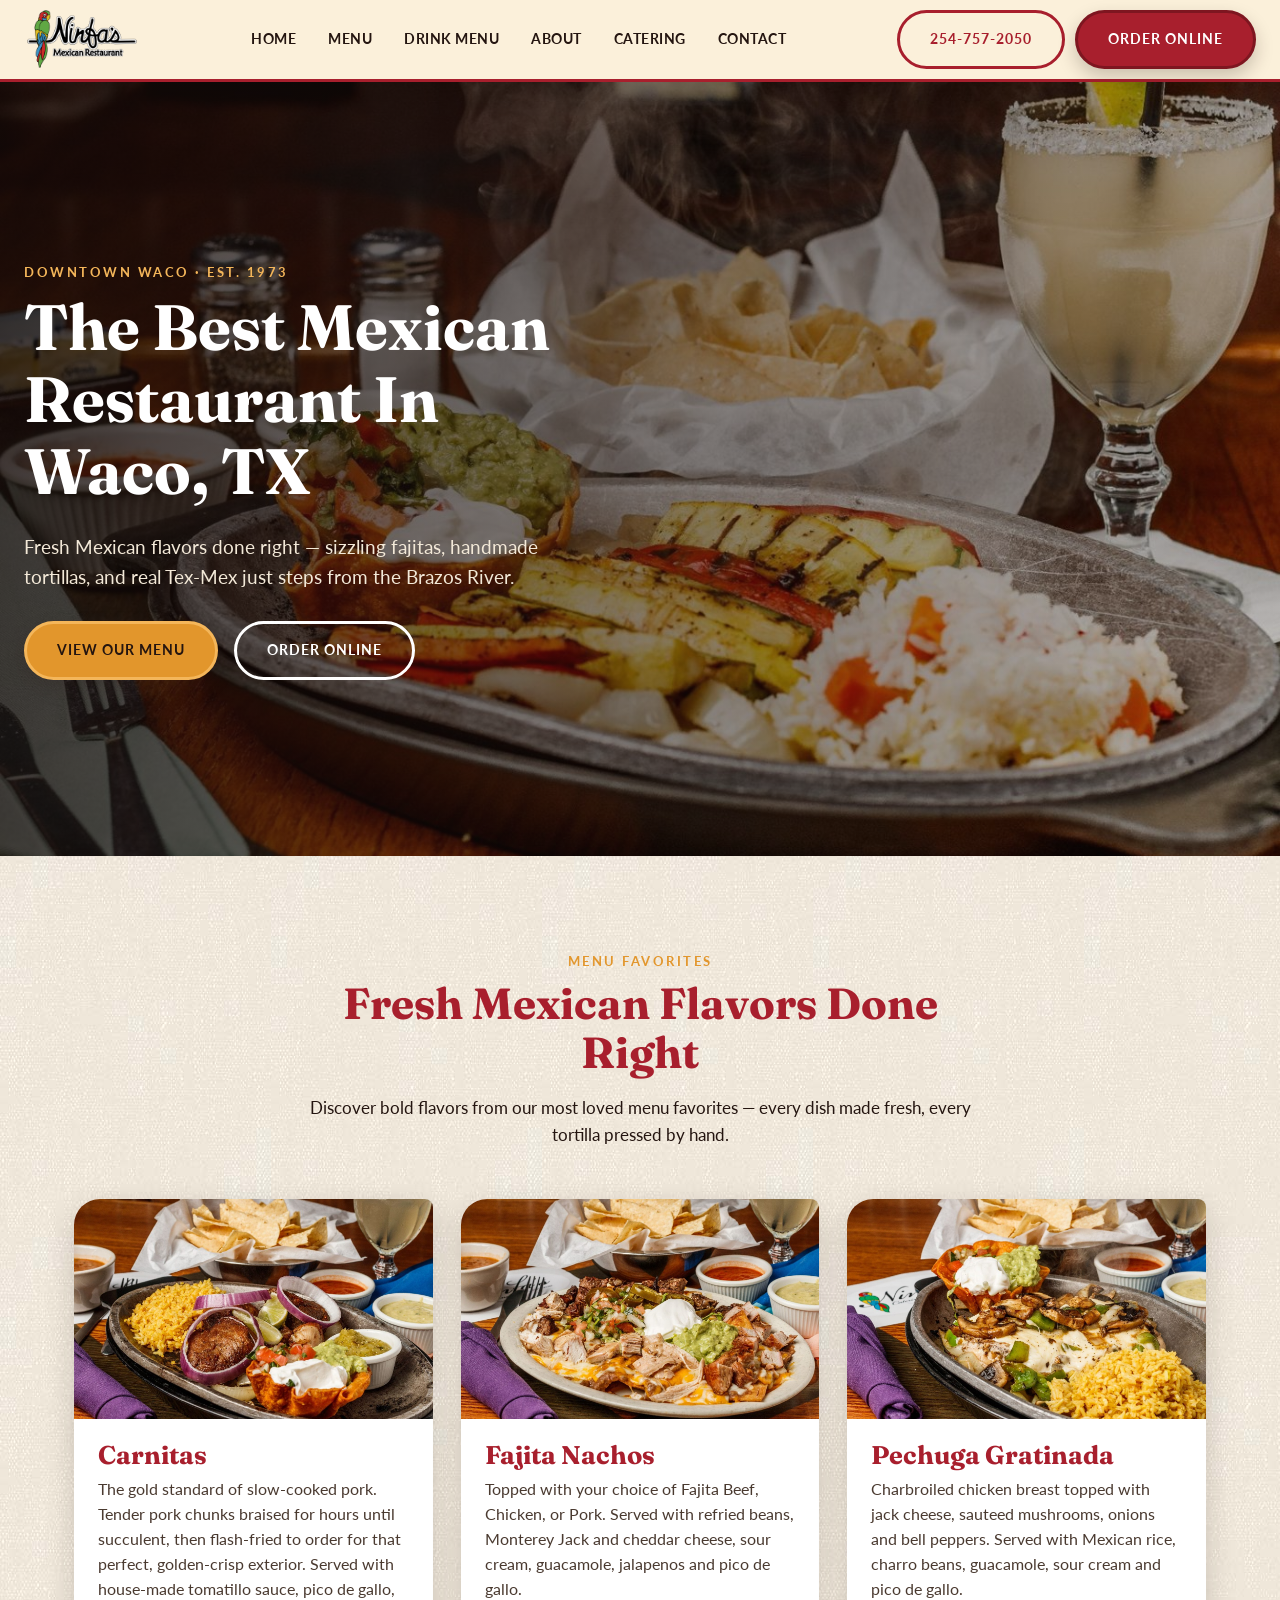
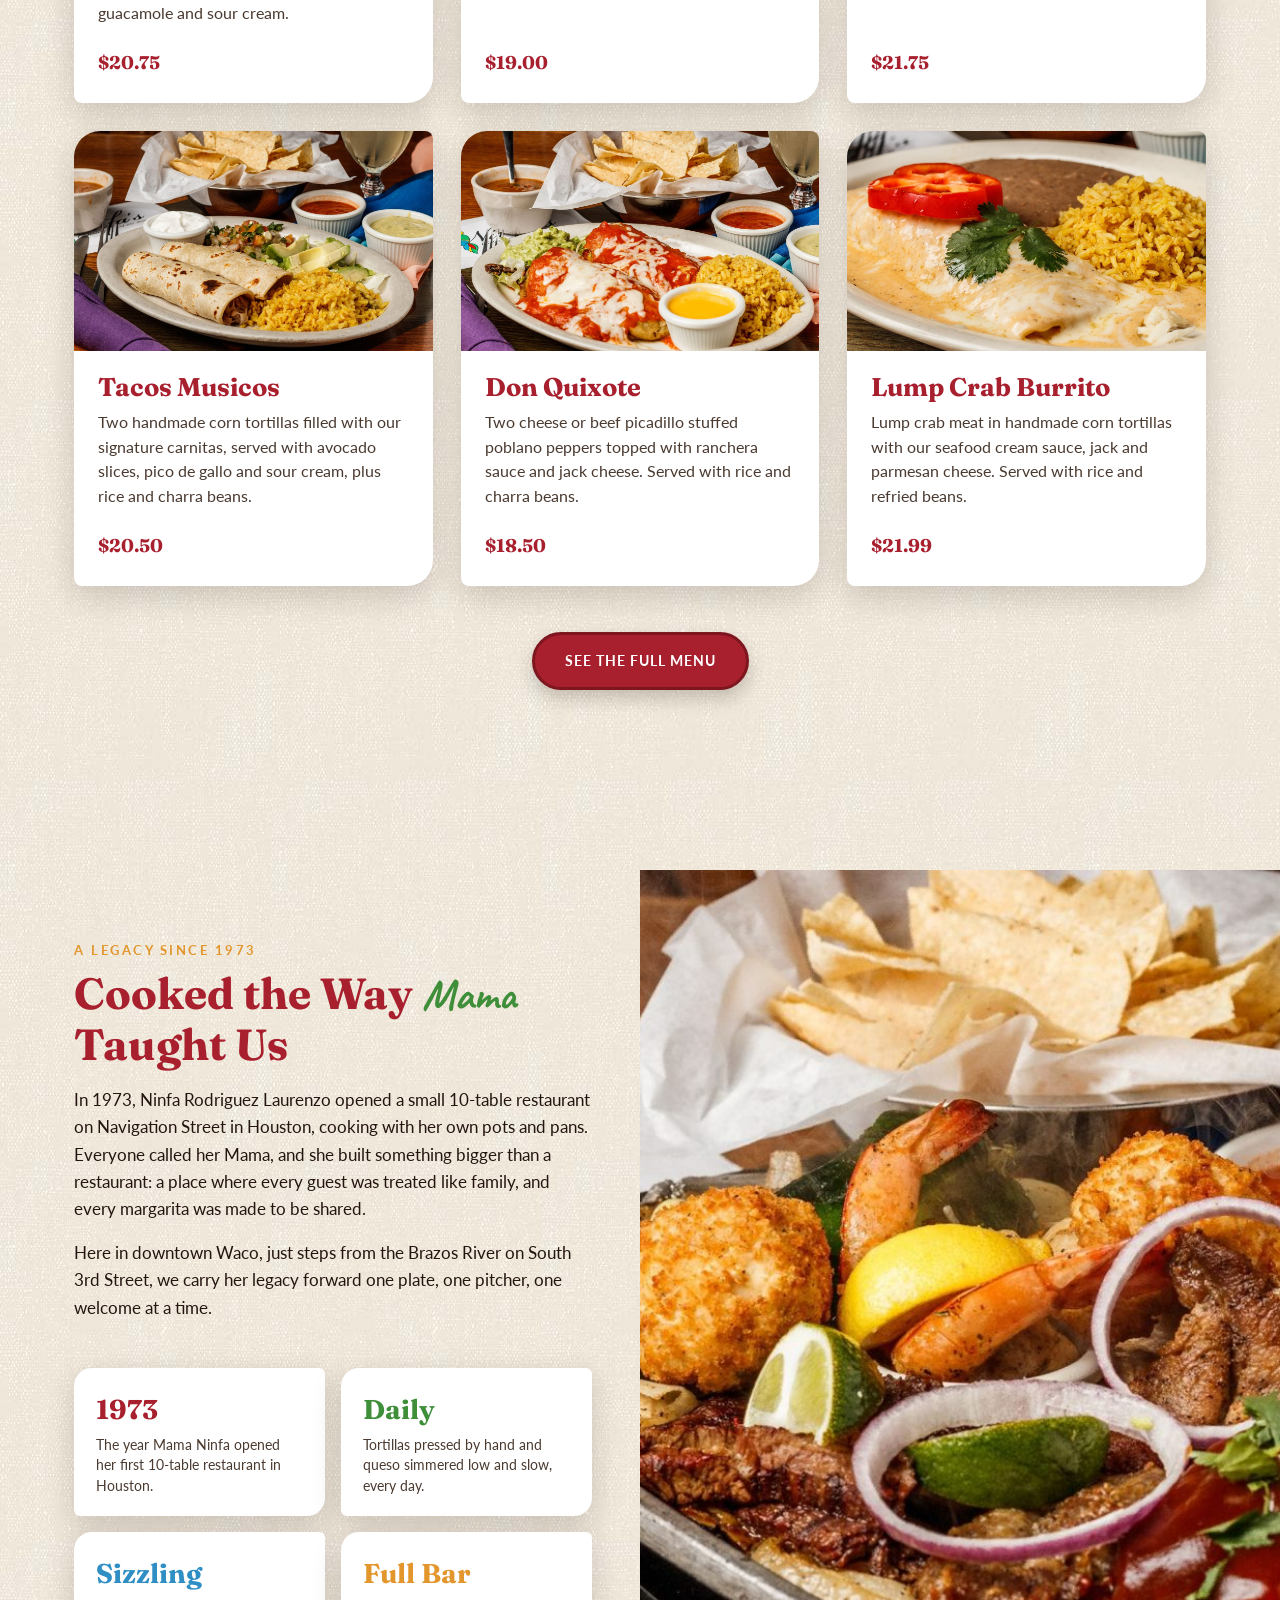
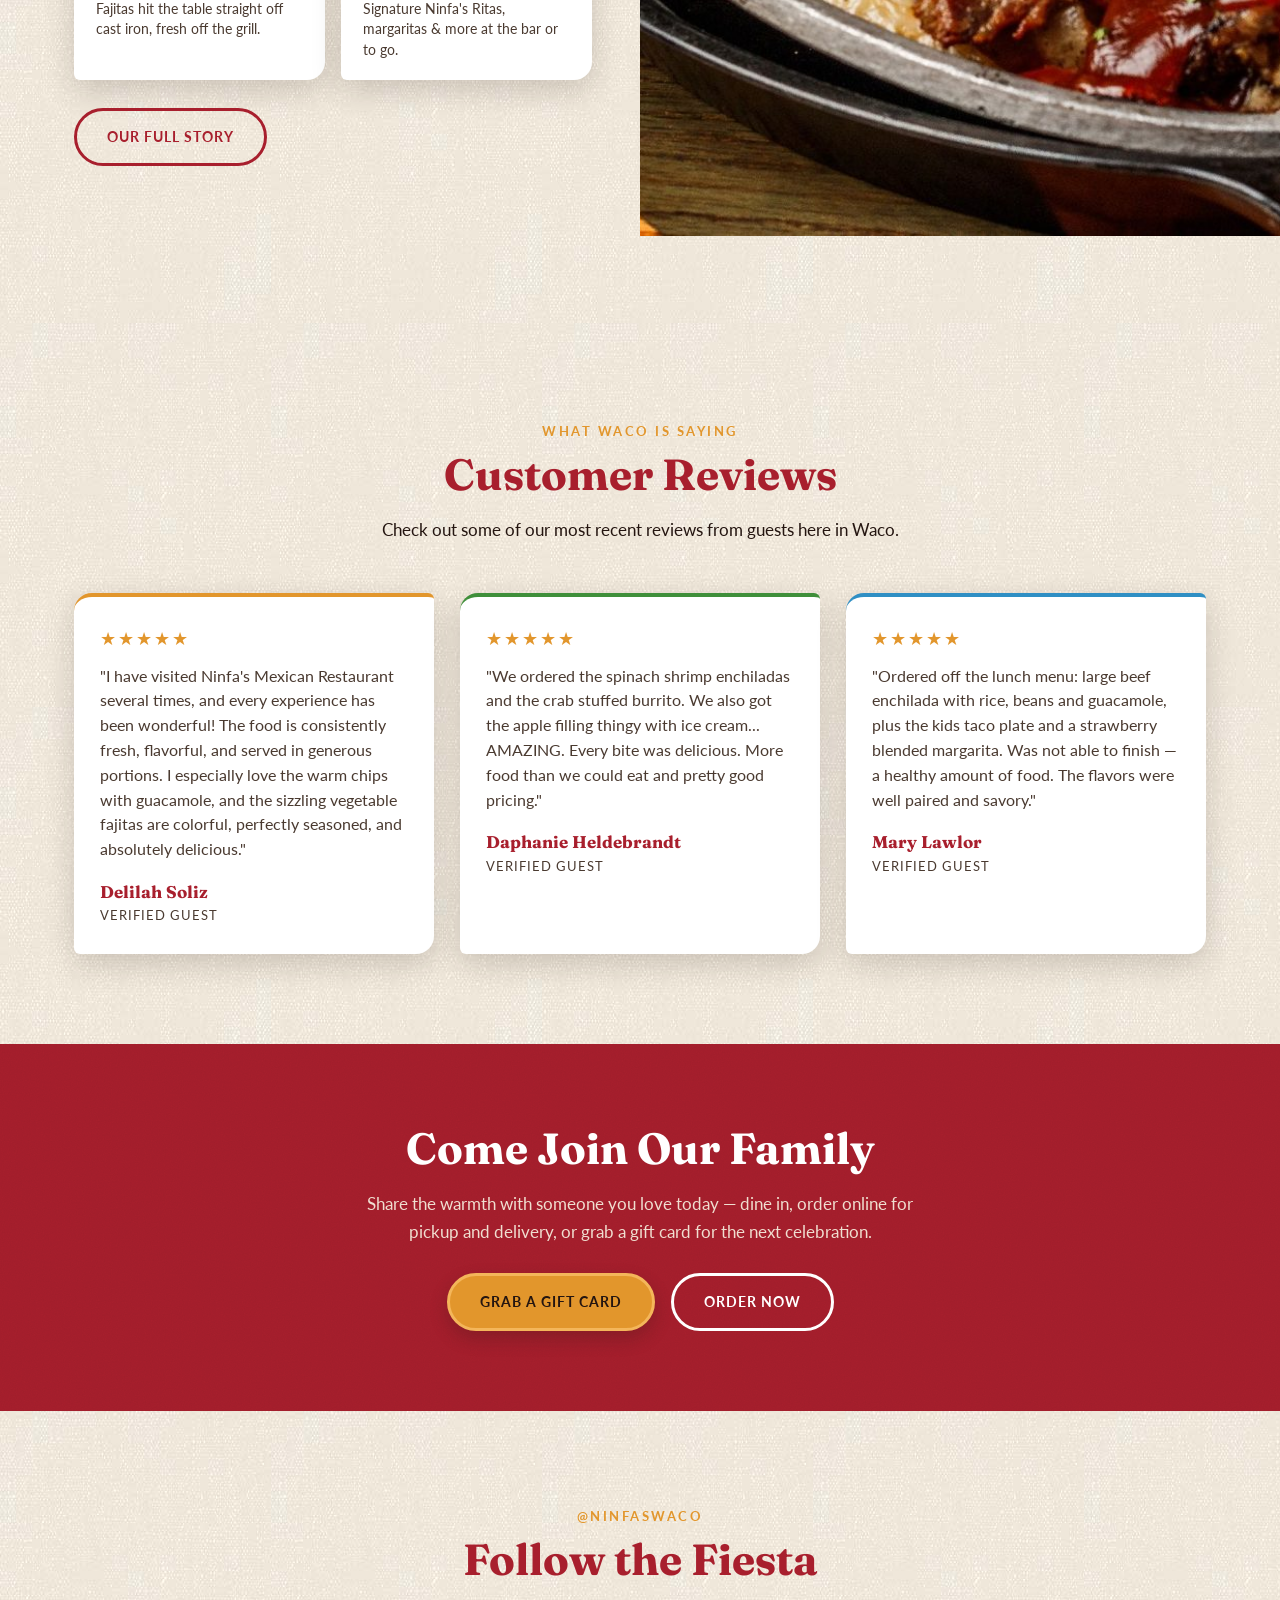
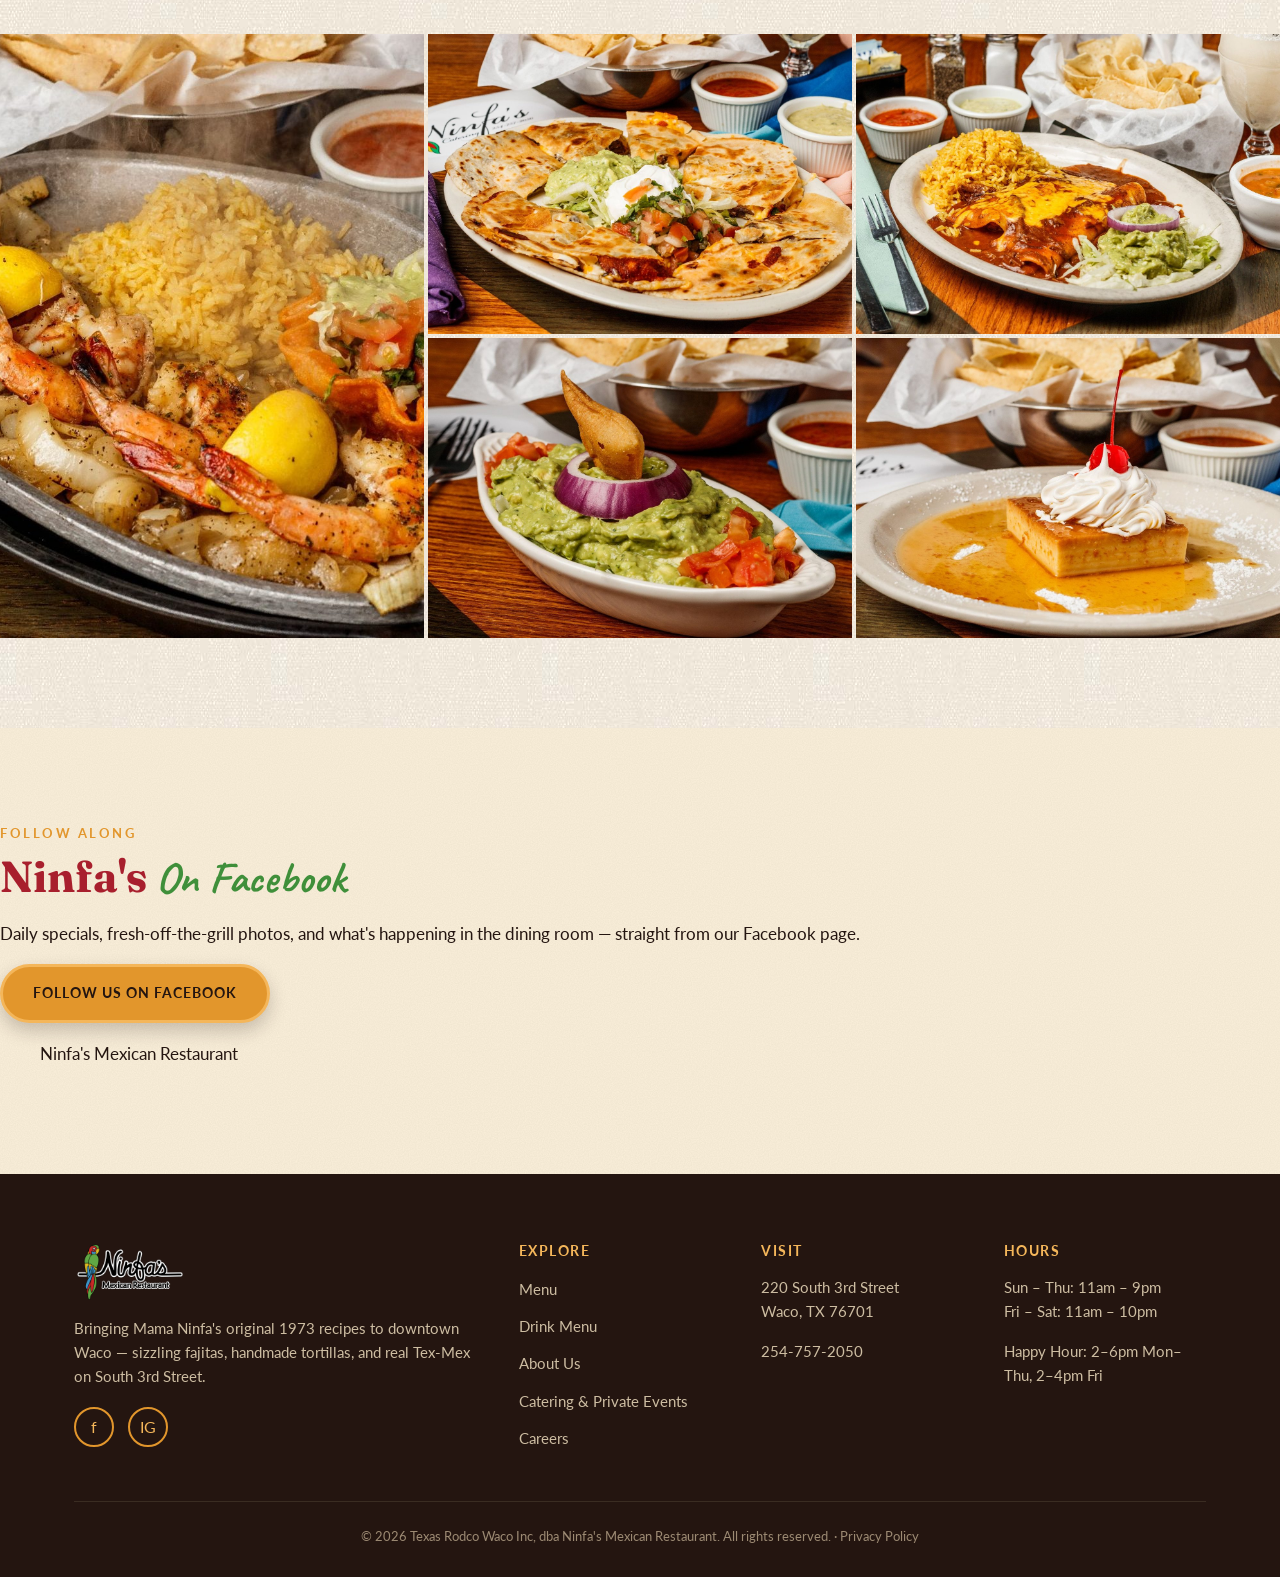
==== commit 4433c774: "Add Facebook feed section to index.html Added Facebook feed section to display daily specials and up" ====
--- a/index.html
+++ b/index.html
@@ -45,7 +45,7 @@
   </div>
 </section>
 
-<section>
+<section class="textured-row">
   <div class="container">
     <div class="section-head">
       <span class="eyebrow">Menu Favorites</span>
@@ -108,8 +108,8 @@
   </div>
 </section>
 
-<section class="section-alt">
-  <div class="bleed-split">
+<section class="section-alt textured-row">
+  <div class="bleed-split sticky-media">
     <div class="bleed-text">
       <span class="eyebrow">A Legacy Since 1973</span>
       <h2>Cooked the Way <span class="script">Mama</span> Taught Us</h2>
@@ -131,7 +131,7 @@
   </div>
 </section>
 
-<section>
+<section class="textured-row">
   <div class="container">
     <div class="section-head">
       <span class="eyebrow">What Waco Is Saying</span>
@@ -172,7 +172,7 @@
   </div>
 </section>
 
-<section class="section-alt">
+<section class="section-alt textured-row">
   <div class="container">
     <div class="section-head">
       <span class="eyebrow">@ninfaswaco</span>
@@ -185,6 +185,25 @@
     <a href="https://www.instagram.com/ninfaswaco/" target="_blank" rel="noopener"><img src="images/food/bbq-brisket-enchiladas.jpg" alt="BBQ Brisket Enchiladas at Ninfa's Mexican Restaurant"></a>
     <a href="https://www.instagram.com/ninfaswaco/" target="_blank" rel="noopener"><img src="images/food/guacamole.jpg" alt="Fresh guacamole at Ninfa's Mexican Restaurant"></a>
     <a href="https://www.instagram.com/ninfaswaco/" target="_blank" rel="noopener"><img src="images/food/flan.jpg" alt="Flan at Ninfa's Mexican Restaurant"></a>
+  </div>
+</section>
+
+<section class="facebook-feed">
+  <div class="facebook-feed-grid">
+    <div class="facebook-feed-text">
+      <span class="eyebrow">Follow Along</span>
+      <h2>Ninfa's <span class="script">On Facebook</span></h2>
+      <p>Daily specials, fresh-off-the-grill photos, and what's happening in the dining room &mdash; straight from our Facebook page.</p>
+      <a href="https://www.facebook.com/NinfasWaco/" target="_blank" rel="noopener" class="btn btn-gold">Follow Us on Facebook</a>
+    </div>
+    <div class="facebook-feed-embed">
+      <div id="fb-root"></div>
+      <div class="fb-page" data-href="https://www.facebook.com/NinfasWaco/" data-tabs="timeline" data-width="500" data-height="600" data-small-header="false" data-adapt-container-width="true" data-hide-cover="false" data-show-facepile="true">
+        <blockquote cite="https://www.facebook.com/NinfasWaco/" class="fb-xfbml-parse-ignore">
+          <a href="https://www.facebook.com/NinfasWaco/">Ninfa's Mexican Restaurant</a>
+        </blockquote>
+      </div>
+    </div>
   </div>
 </section>
 
@@ -231,5 +250,7 @@
   document.getElementById('navLinks').classList.toggle('open');
 });
 </script>
+
+  <script async defer crossorigin="anonymous" src="https://connect.facebook.net/en_US/sdk.js#xfbml=1&version=v19.0"></script>
 </body>
 </html>
--- a/site.css
+++ b/site.css
@@ -429,3 +429,9 @@
 
 /* ---------- Map ---------- */
 .map-embed { border-radius: var(--radius-lg); overflow: hidden; box-shadow: var(--shadow); border: none; width: 100%; height: 420px; }
+
+/* ---------- Background texture rows (user-requested preview) ---------- */
+.textured-row {
+   background-image: url("ninfas-texture-1.jpg");
+   background-repeat: repeat;
+}
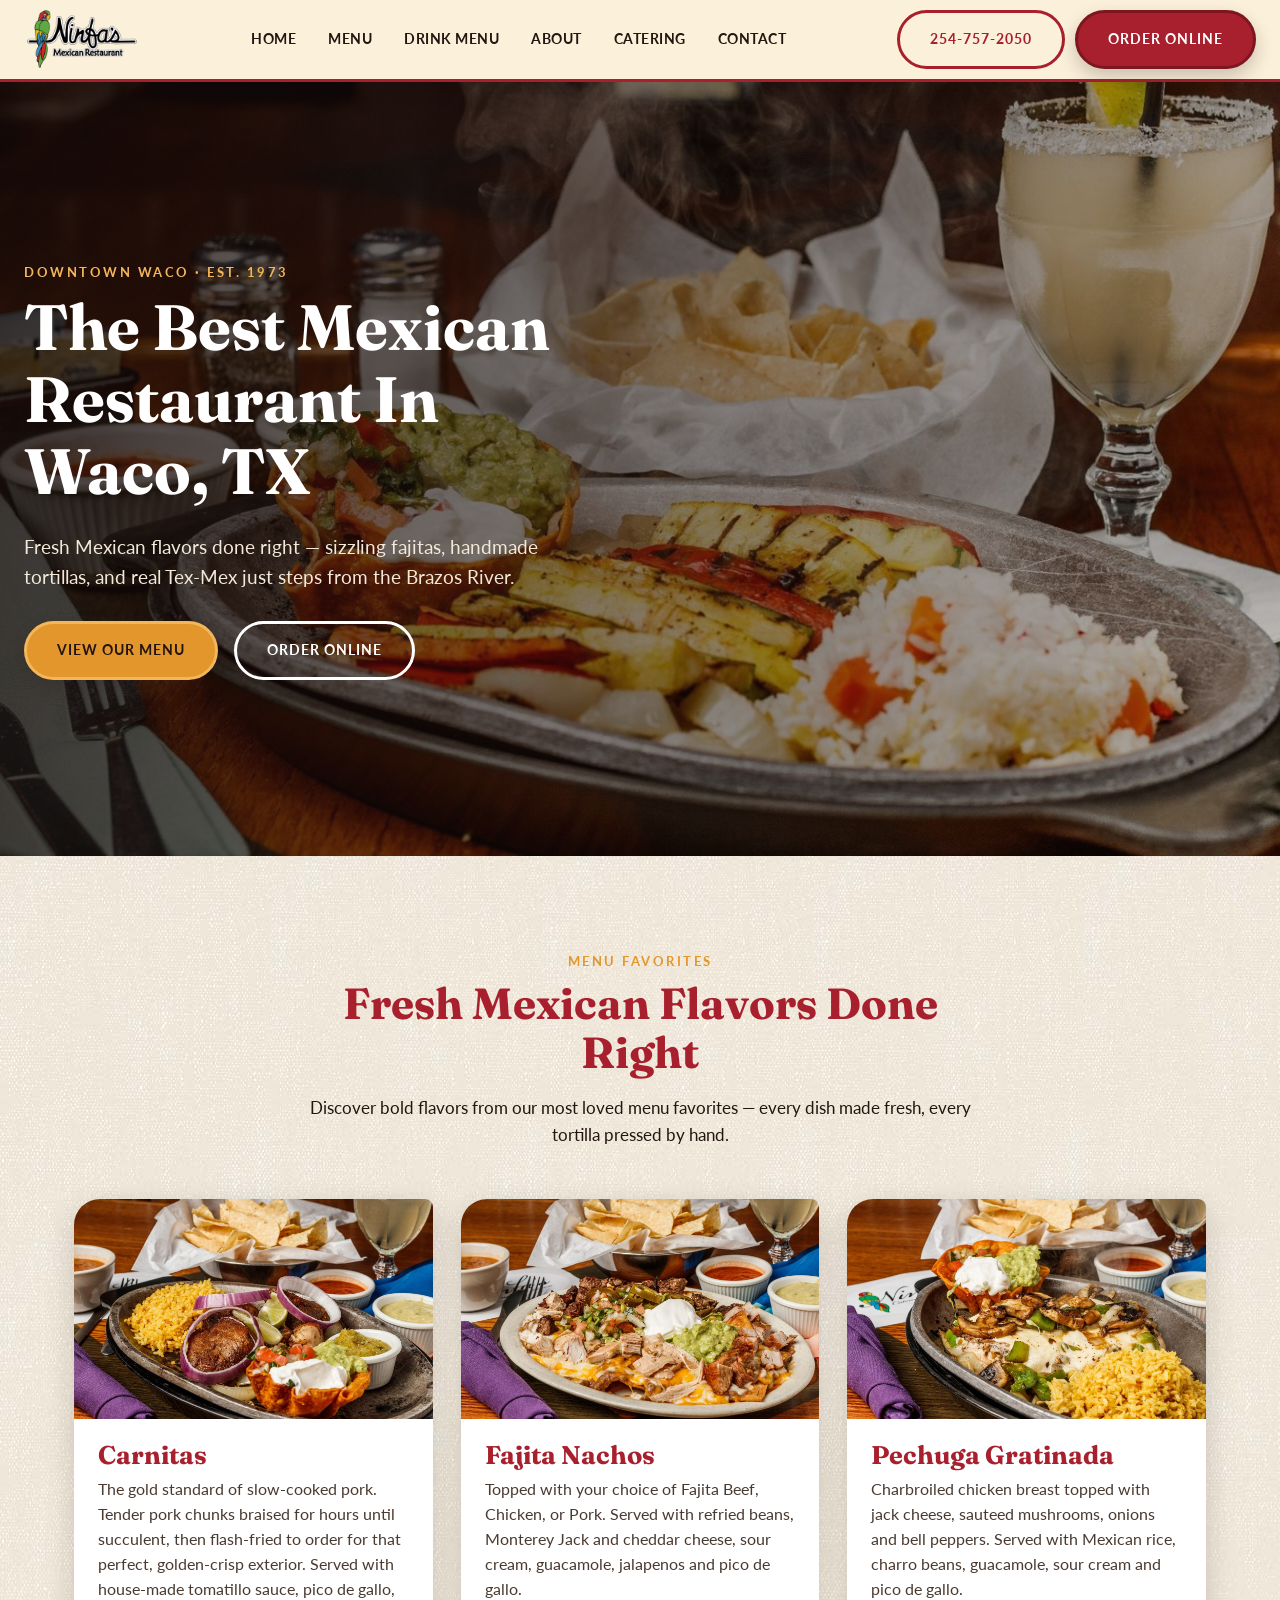
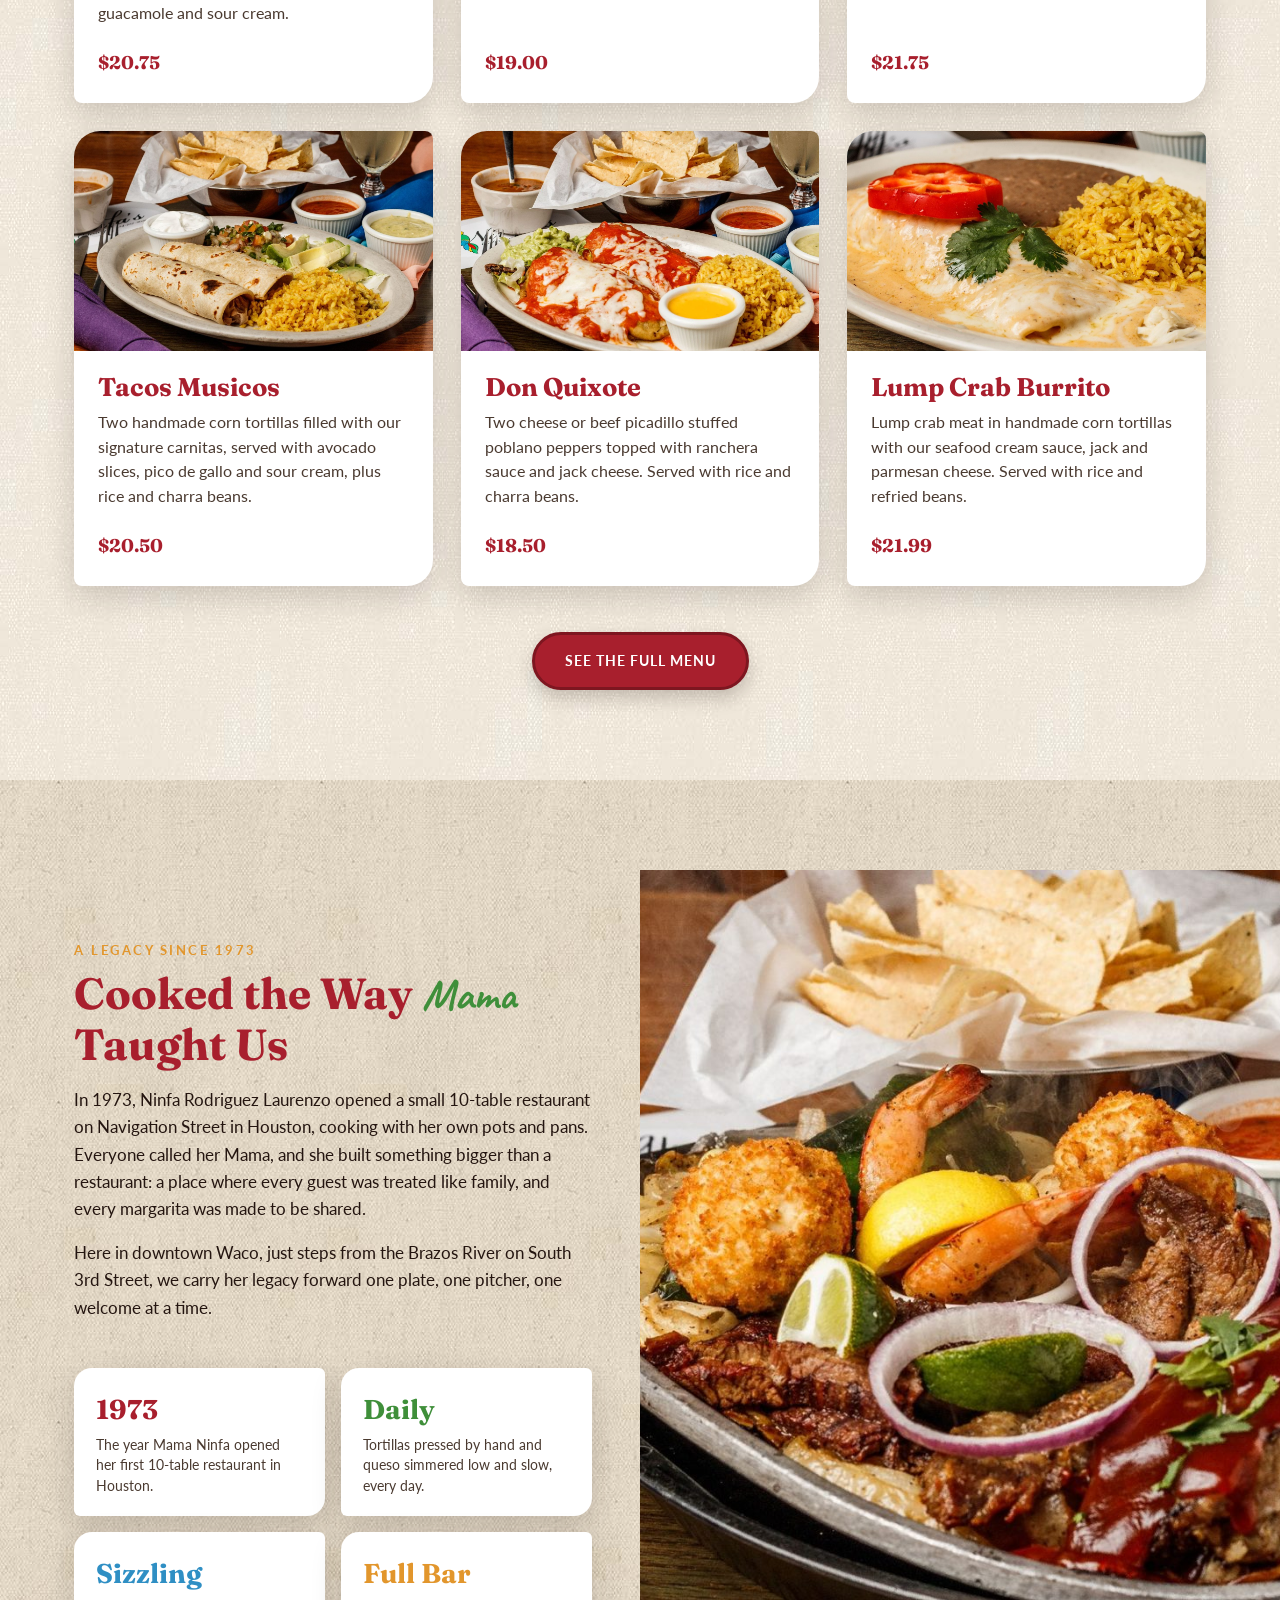
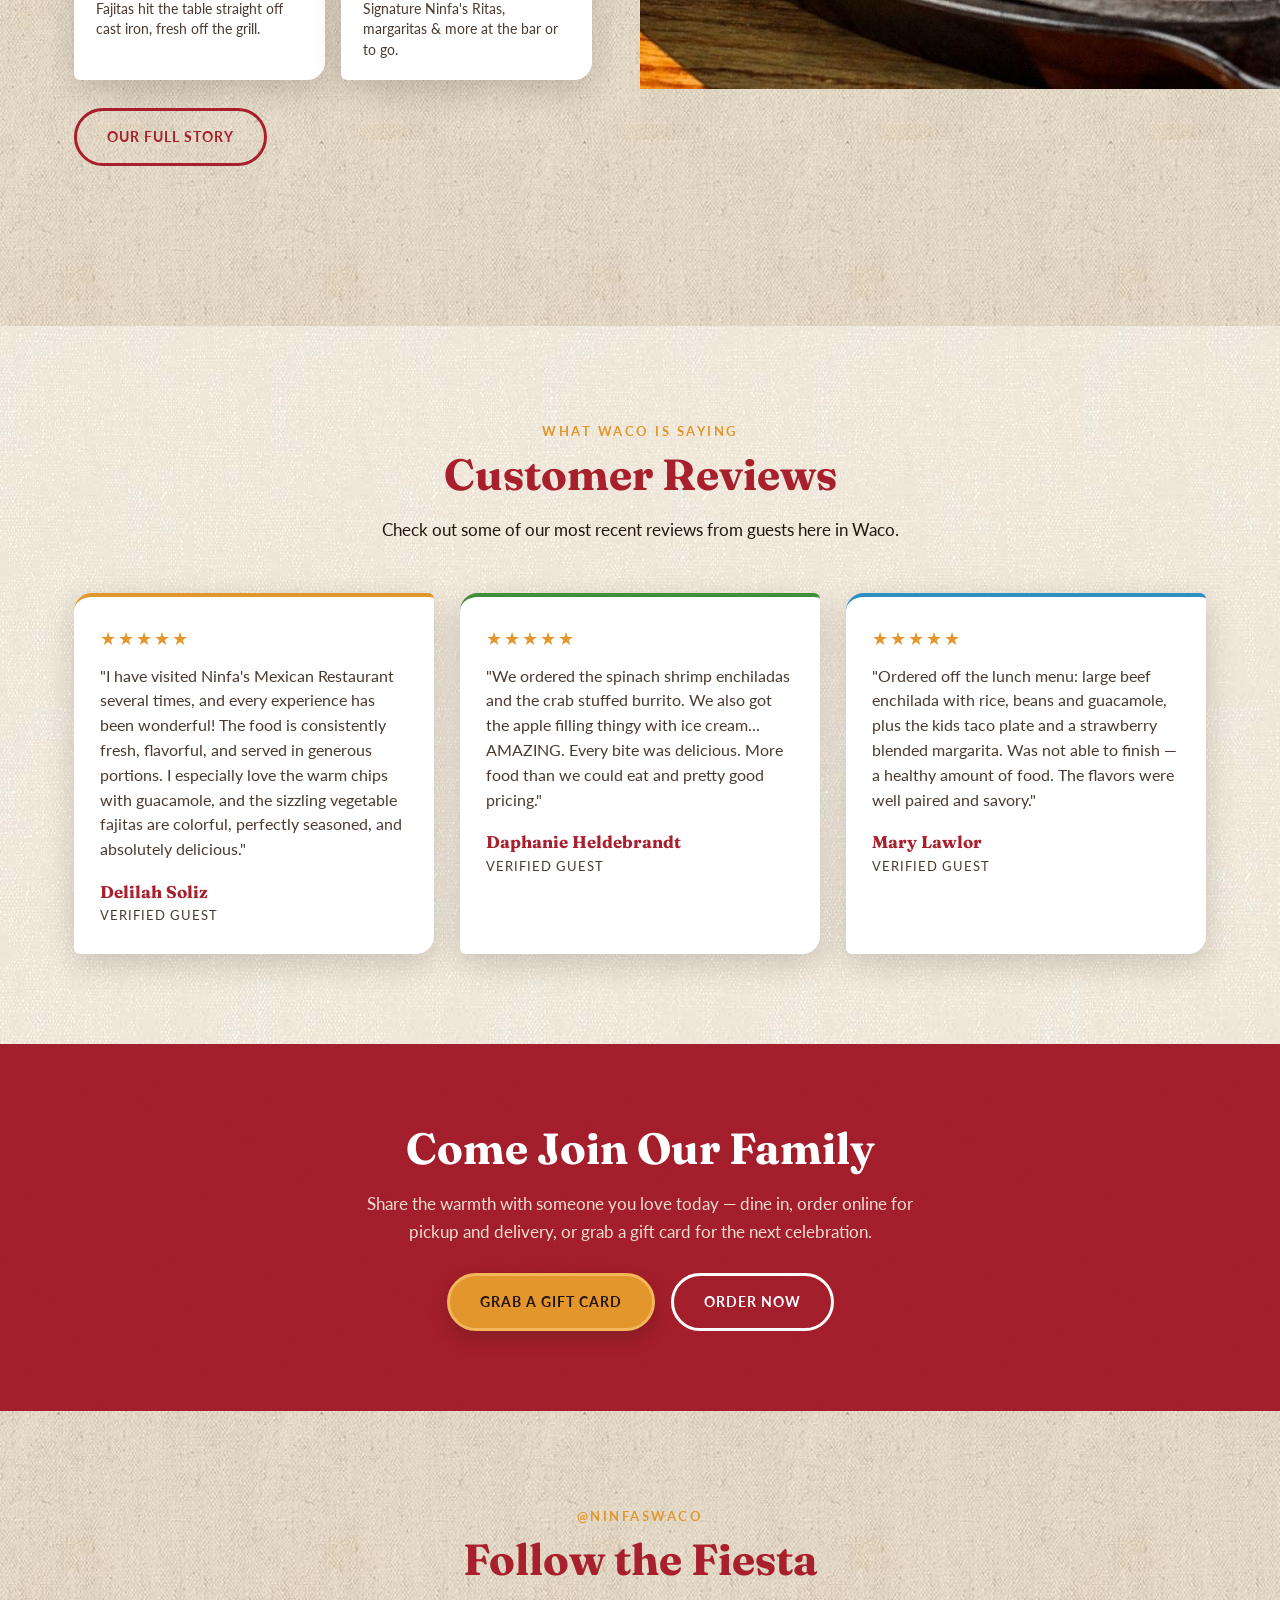
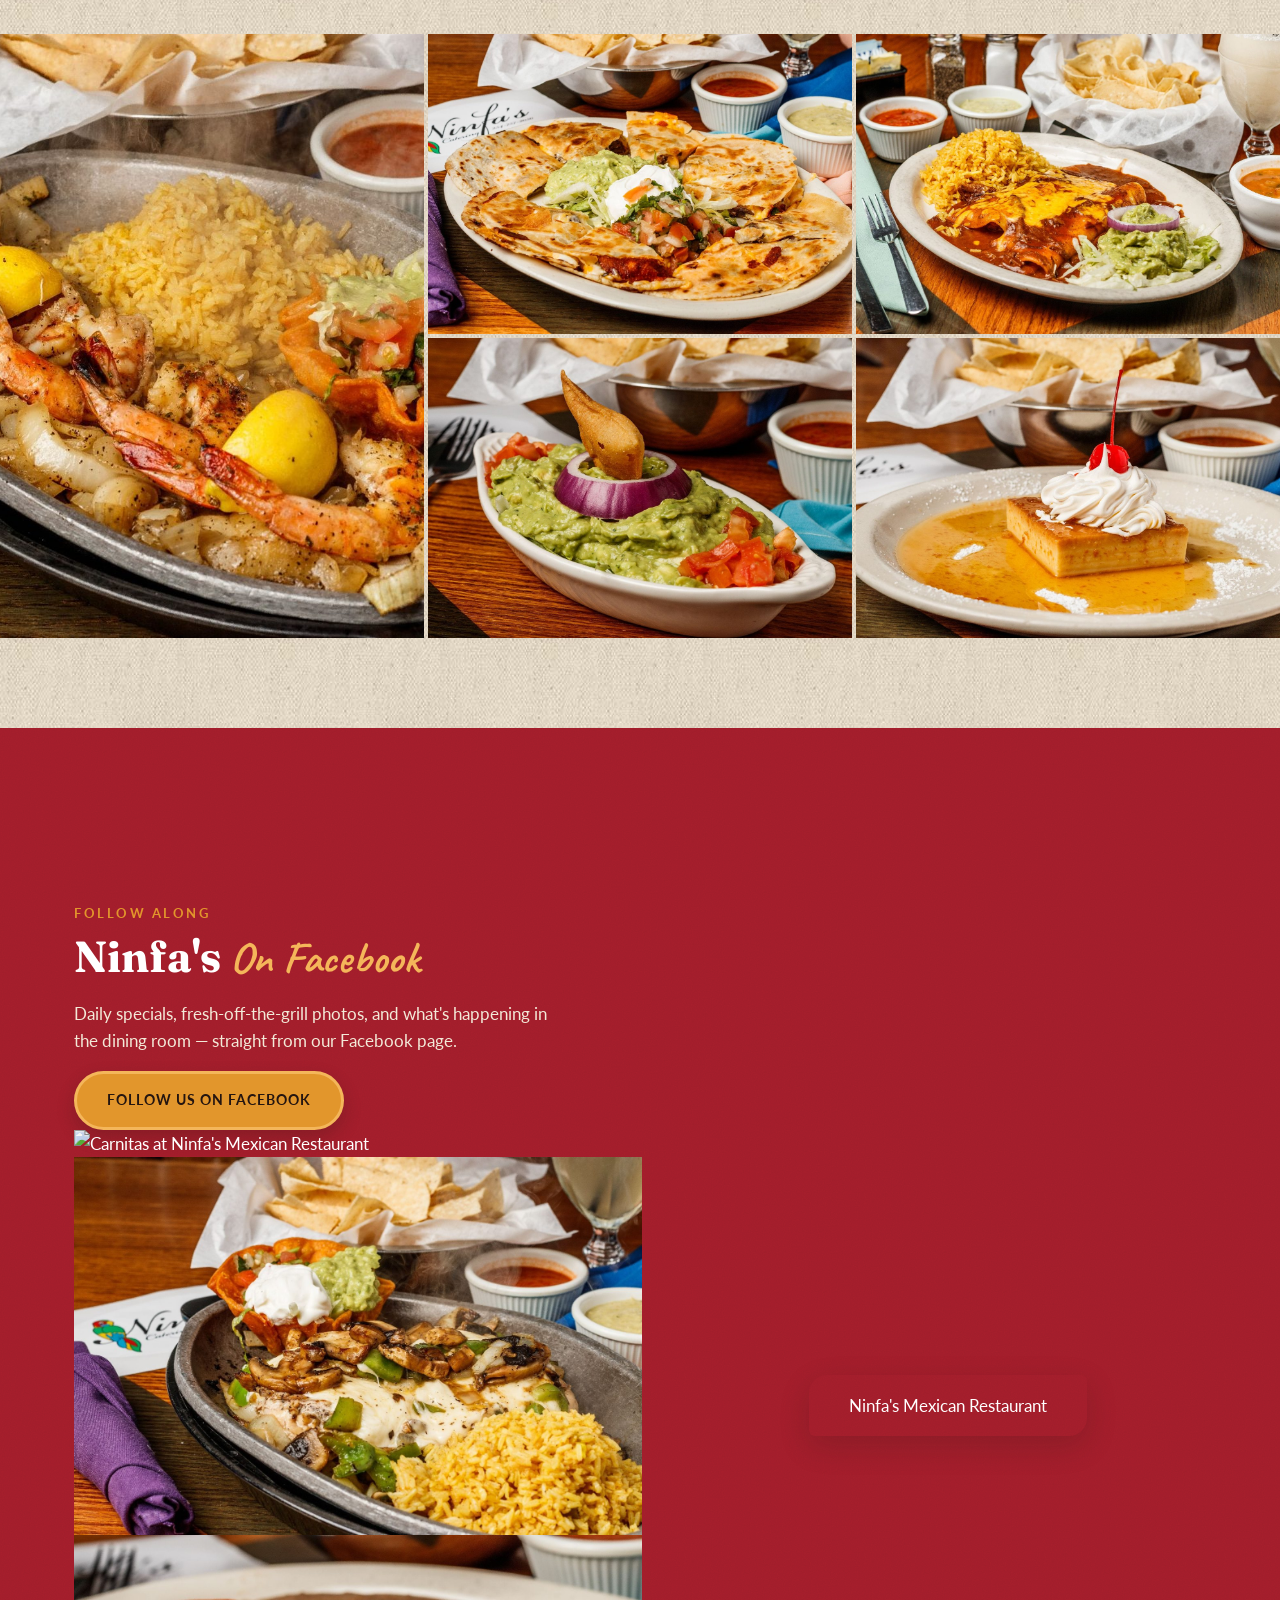
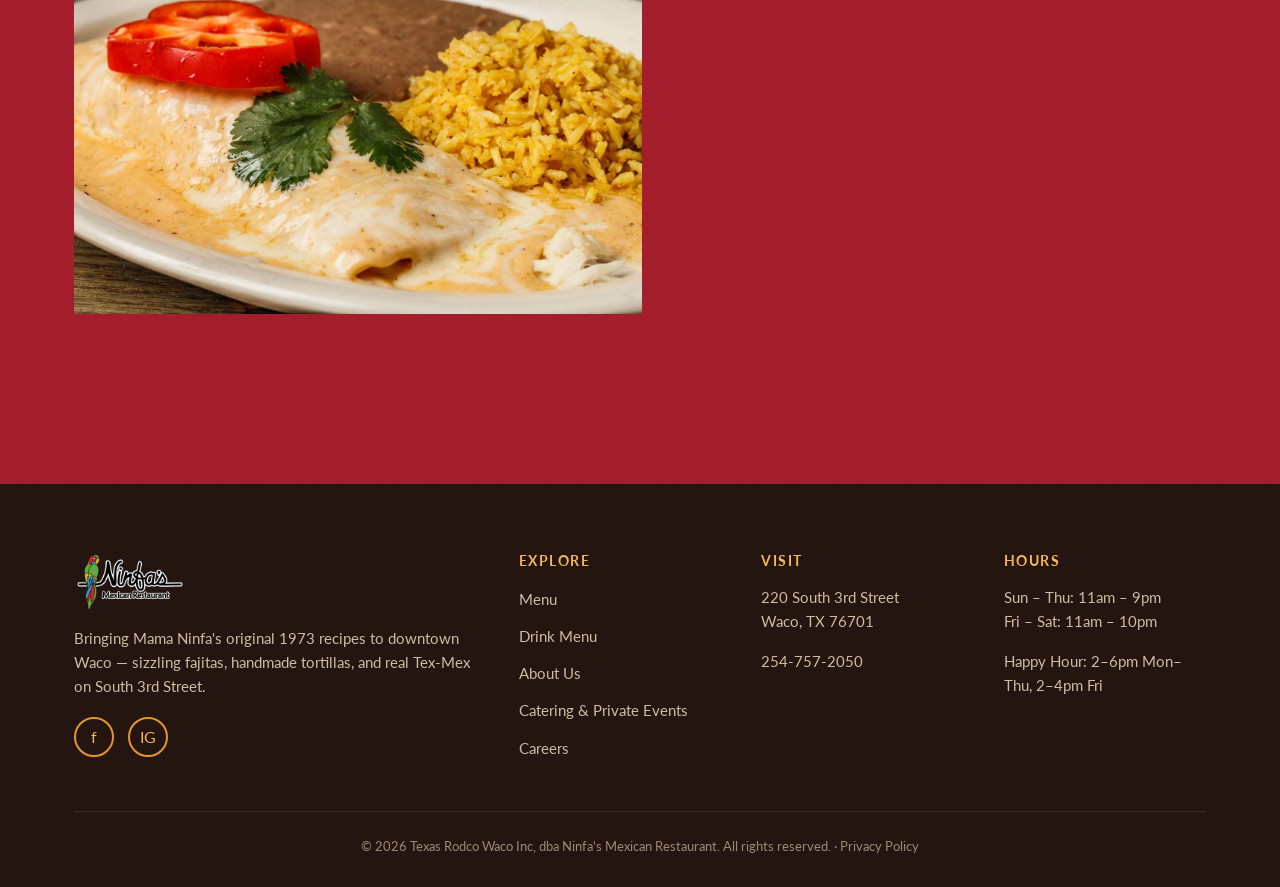
==== commit f9ee2809: "Update Facebook feed section in index.html" ====
--- a/index.html
+++ b/index.html
@@ -193,15 +193,23 @@
     <div class="facebook-feed-text">
       <span class="eyebrow">Follow Along</span>
       <h2>Ninfa's <span class="script">On Facebook</span></h2>
+      <span class="facebook-feed-accent"></span>
       <p>Daily specials, fresh-off-the-grill photos, and what's happening in the dining room &mdash; straight from our Facebook page.</p>
       <a href="https://www.facebook.com/NinfasWaco/" target="_blank" rel="noopener" class="btn btn-gold">Follow Us on Facebook</a>
+      <div class="facebook-feed-thumbs">
+        <img src="images/food/carnitas.jpg" alt="Carnitas at Ninfa's Mexican Restaurant">
+        <img src="images/food/pechuga-gratinada.jpg" alt="Pechuga Gratinada at Ninfa's Mexican Restaurant">
+        <img src="images/food/crab-burrito.jpg" alt="Lump Crab Burrito at Ninfa's Mexican Restaurant">
+      </div>
     </div>
     <div class="facebook-feed-embed">
-      <div id="fb-root"></div>
-      <div class="fb-page" data-href="https://www.facebook.com/NinfasWaco/" data-tabs="timeline" data-width="500" data-height="600" data-small-header="false" data-adapt-container-width="true" data-hide-cover="false" data-show-facepile="true">
-        <blockquote cite="https://www.facebook.com/NinfasWaco/" class="fb-xfbml-parse-ignore">
-          <a href="https://www.facebook.com/NinfasWaco/">Ninfa's Mexican Restaurant</a>
-        </blockquote>
+      <div class="facebook-feed-embed-frame">
+        <div id="fb-root"></div>
+        <div class="fb-page" data-href="https://www.facebook.com/NinfasWaco/" data-tabs="timeline" data-width="500" data-height="600" data-small-header="false" data-adapt-container-width="true" data-hide-cover="false" data-show-facepile="true">
+          <blockquote cite="https://www.facebook.com/NinfasWaco/" class="fb-xfbml-parse-ignore">
+            <a href="https://www.facebook.com/NinfasWaco/">Ninfa's Mexican Restaurant</a>
+          </blockquote>
+        </div>
       </div>
     </div>
   </div>
--- a/site.css
+++ b/site.css
@@ -435,3 +435,48 @@
    background-image: url("ninfas-texture-1.jpg");
    background-repeat: repeat;
 }
+
+
+/* ---------- Tan-row texture override (section-alt rows use the second texture) ---------- */
+.section-alt.textured-row {
+  background-image: url("ninfas-texture-2.jpg");
+  background-repeat: repeat;
+}
+
+/* ---------- Full-height framed photo for the Mama Taught Us row ---------- */
+@media (min-width: 861px) {
+  .bleed-split.sticky-media .bleed-media {
+    position: sticky;
+    top: 81px;
+    height: calc(100vh - 81px);
+    align-self: start;
+  }
+}
+
+/* ---------- Live Facebook feed ---------- */
+.facebook-feed {
+  background-color: var(--maroon);
+  background-image: var(--grain);
+  color: var(--white);
+}
+.facebook-feed .script { color: var(--gold-light); }
+.facebook-feed-grid {
+  max-width: 1180px;
+  margin: 0 auto;
+  display: grid;
+  grid-template-columns: 1.1fr 1fr;
+  gap: 48px;
+  align-items: center;
+  padding: 80px 24px;
+}
+.facebook-feed-text p { color: #f3e9d8; max-width: 480px; }
+.facebook-feed-embed { display: flex; justify-content: center; }
+.facebook-feed-embed .fb-page, .facebook-feed-embed iframe { max-width: 100%; border-radius: var(--radius-md); overflow: hidden; box-shadow: var(--shadow); }
+@media (max-width: 860px) {
+  .facebook-feed-grid { grid-template-columns: 1fr; gap: 32px; padding: 56px 24px; text-align: center; }
+  .facebook-feed-text p { margin-left: auto; margin-right: auto; }
+  .facebook-feed-embed { justify-content: center; }
+}
+
+
+.facebook-feed h2 { color: var(--white); }
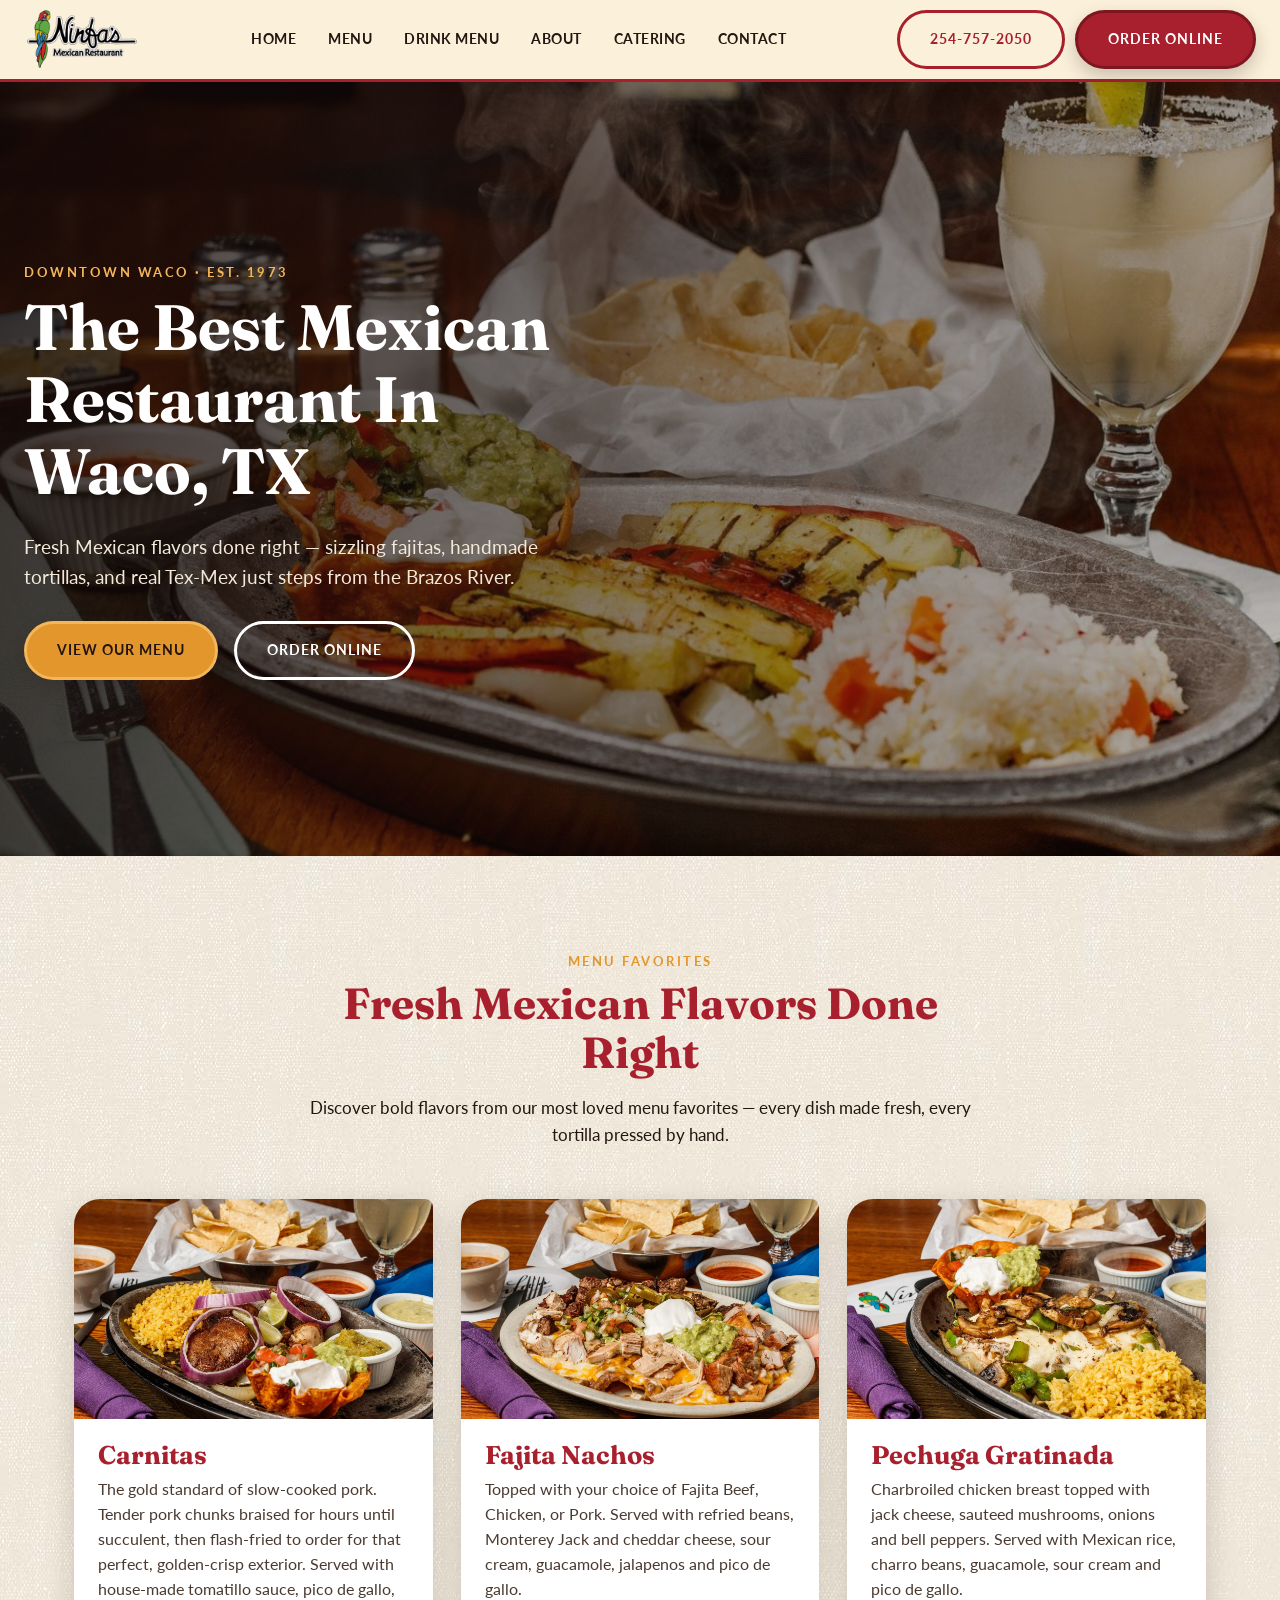
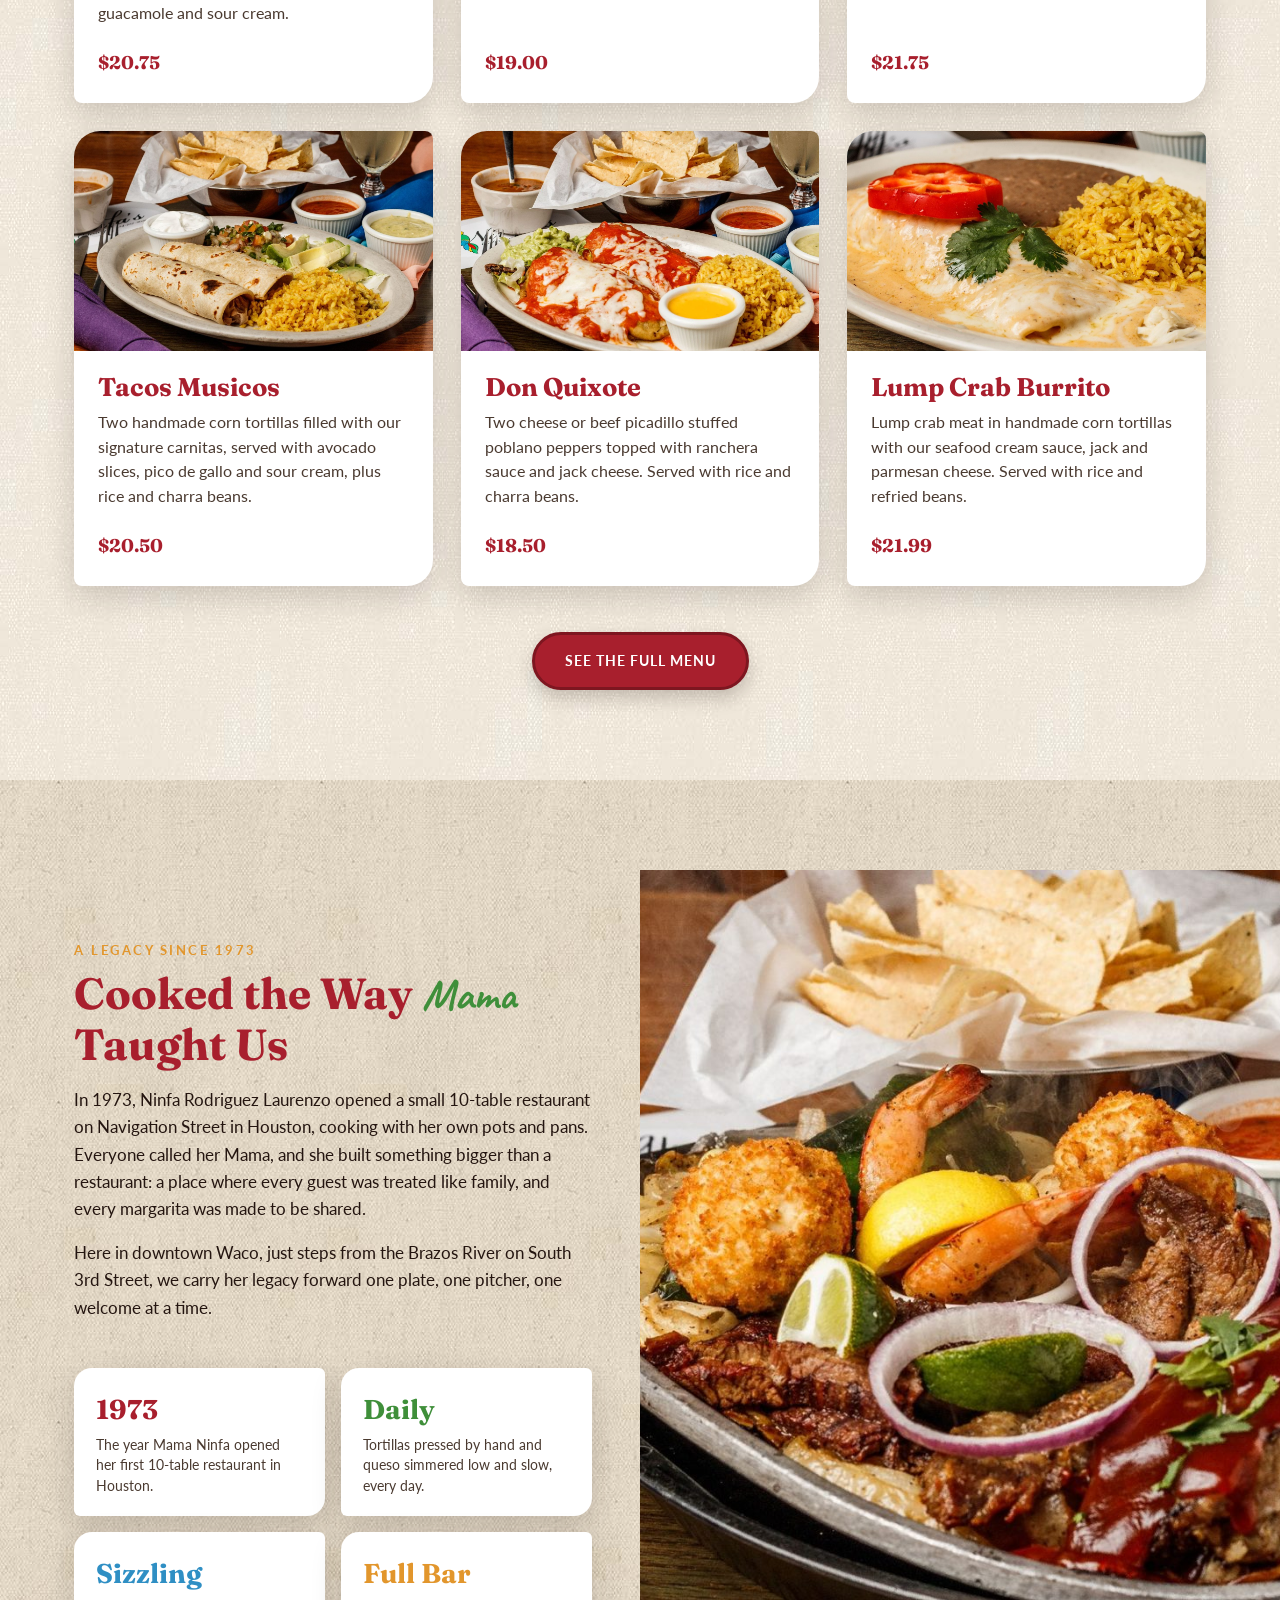
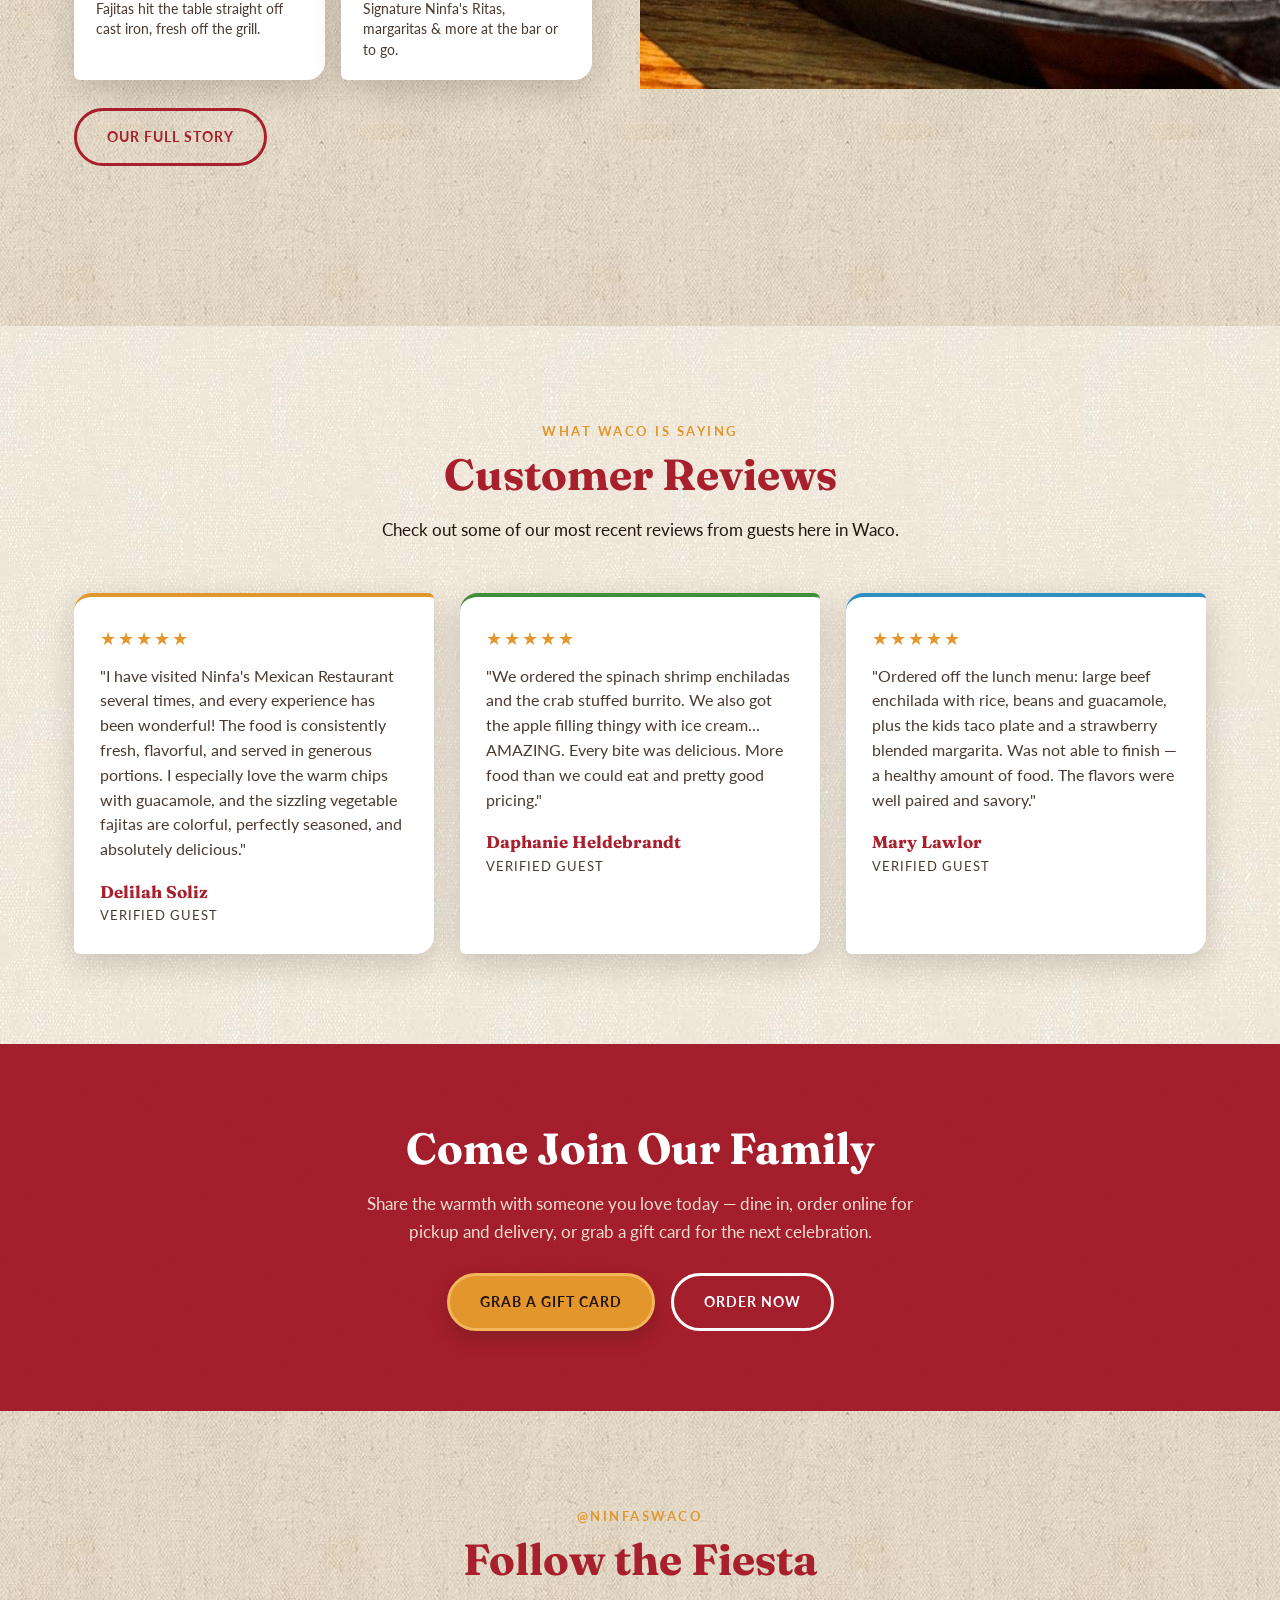
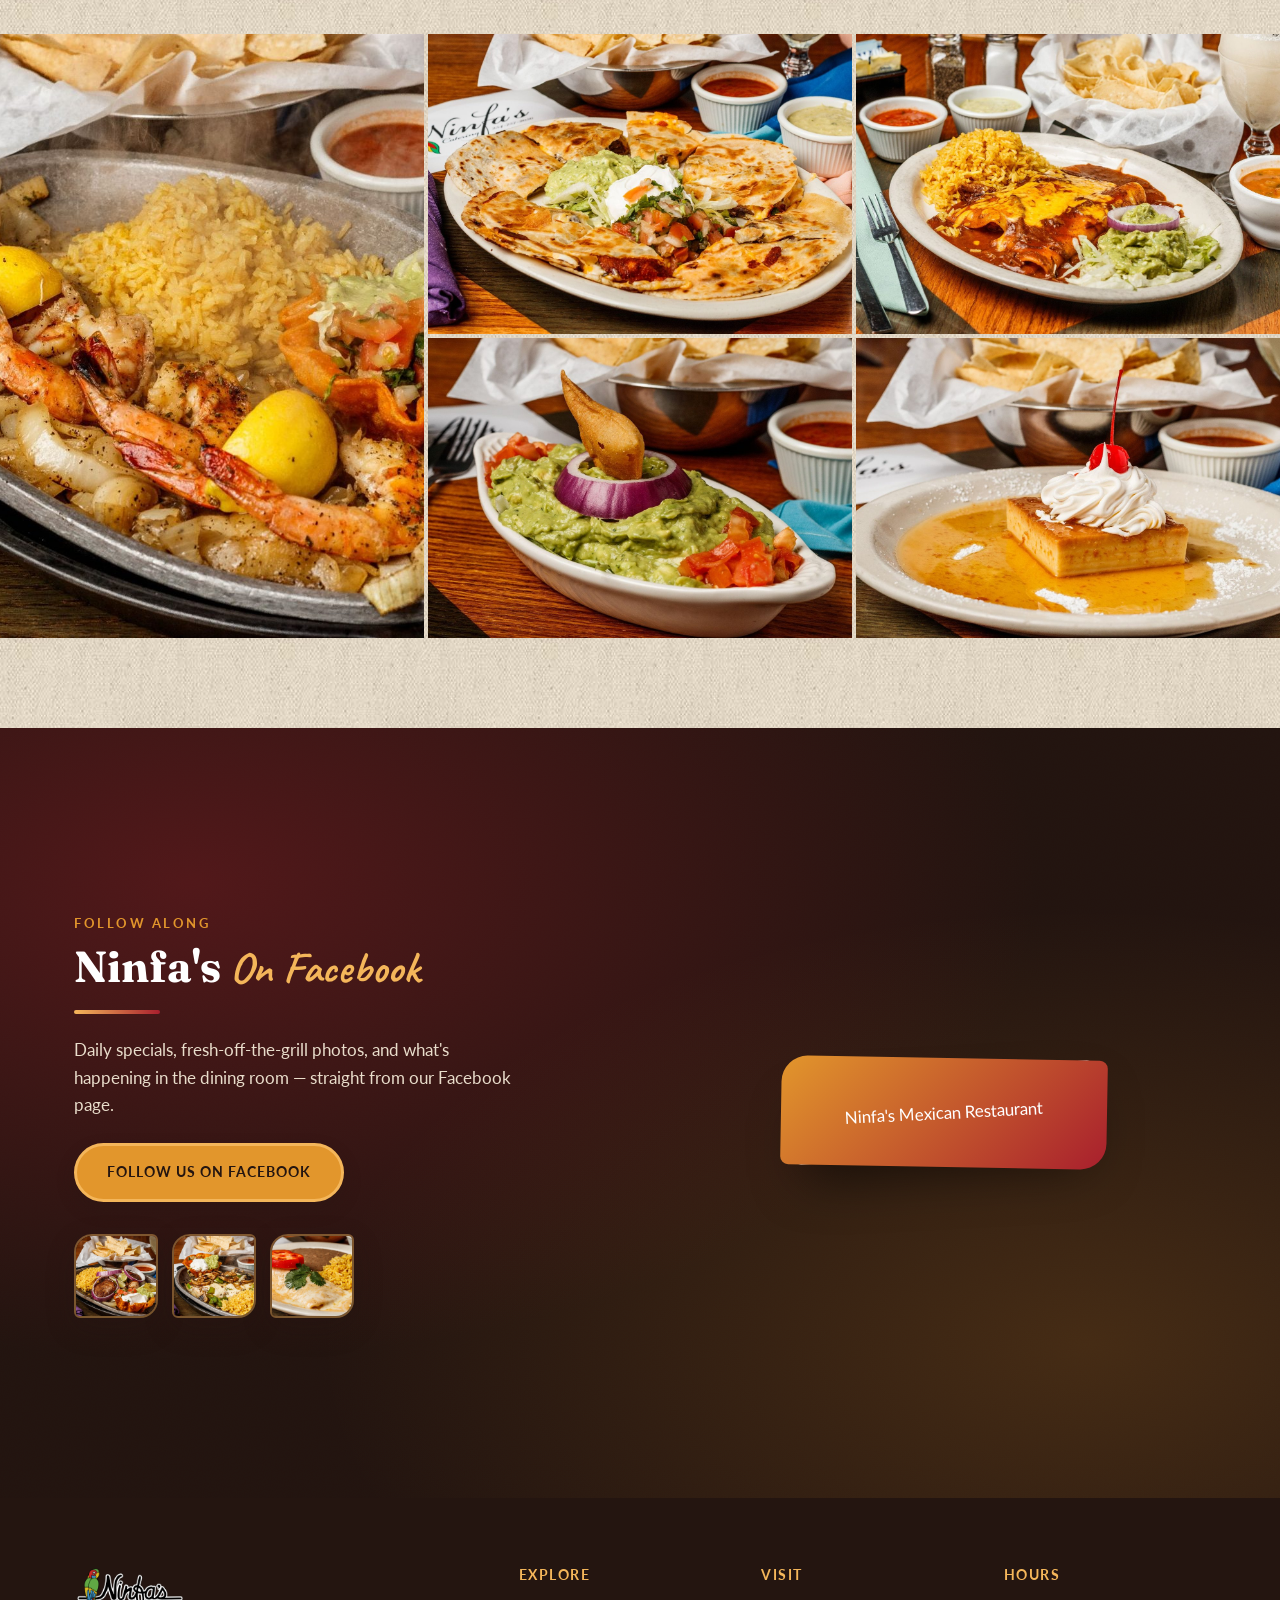
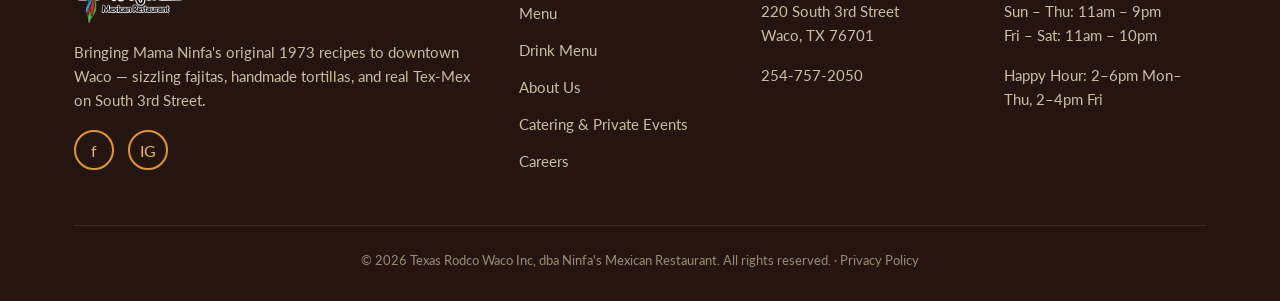
==== commit 18bf3b95: "Fix image source for carnitas in index.html" ====
--- a/index.html
+++ b/index.html
@@ -197,7 +197,7 @@
       <p>Daily specials, fresh-off-the-grill photos, and what's happening in the dining room &mdash; straight from our Facebook page.</p>
       <a href="https://www.facebook.com/NinfasWaco/" target="_blank" rel="noopener" class="btn btn-gold">Follow Us on Facebook</a>
       <div class="facebook-feed-thumbs">
-        <img src="images/food/carnitas.jpg" alt="Carnitas at Ninfa's Mexican Restaurant">
+        <img src="images/food/carnita.jpg" alt="Carnitas at Ninfa's Mexican Restaurant">
         <img src="images/food/pechuga-gratinada.jpg" alt="Pechuga Gratinada at Ninfa's Mexican Restaurant">
         <img src="images/food/crab-burrito.jpg" alt="Lump Crab Burrito at Ninfa's Mexican Restaurant">
       </div>
--- a/site.css
+++ b/site.css
@@ -455,28 +455,85 @@
 
 /* ---------- Live Facebook feed ---------- */
 .facebook-feed {
-  background-color: var(--maroon);
+  position: relative;
+  background-color: var(--ink);
   background-image: var(--grain);
   color: var(--white);
+  overflow: hidden;
+}
+.facebook-feed::before {
+  content: "";
+  position: absolute;
+  inset: 0;
+  background: radial-gradient(ellipse at 15% 20%, rgba(168, 31, 45, 0.35), transparent 55%),
+              radial-gradient(ellipse at 85% 80%, rgba(226, 150, 44, 0.18), transparent 50%);
+  pointer-events: none;
 }
 .facebook-feed .script { color: var(--gold-light); }
 .facebook-feed-grid {
+  position: relative;
   max-width: 1180px;
   margin: 0 auto;
   display: grid;
-  grid-template-columns: 1.1fr 1fr;
-  gap: 48px;
+  grid-template-columns: 1.05fr 1fr;
+  gap: 56px;
   align-items: center;
-  padding: 80px 24px;
-}
-.facebook-feed-text p { color: #f3e9d8; max-width: 480px; }
+  padding: 90px 24px;
+}
+.facebook-feed-text h2 { color: var(--white); margin-bottom: 0; }
+.facebook-feed-accent {
+  display: block;
+  width: 86px;
+  height: 4px;
+  margin: 18px 0 22px;
+  border-radius: 999px;
+  background: linear-gradient(90deg, var(--gold-light), var(--maroon));
+}
+.facebook-feed-text p { color: #e9ddcb; max-width: 440px; }
+.facebook-feed-text .btn { margin-top: 8px; }
+.facebook-feed-thumbs {
+  display: flex;
+  gap: 14px;
+  margin-top: 32px;
+}
+.facebook-feed-thumbs img {
+  width: 84px;
+  height: 84px;
+  object-fit: cover;
+  border-radius: var(--radius-md);
+  border: 2px solid rgba(244, 182, 90, 0.4);
+  box-shadow: var(--shadow);
+}
 .facebook-feed-embed { display: flex; justify-content: center; }
-.facebook-feed-embed .fb-page, .facebook-feed-embed iframe { max-width: 100%; border-radius: var(--radius-md); overflow: hidden; box-shadow: var(--shadow); }
+.facebook-feed-embed-frame {
+  position: relative;
+  transform: rotate(-3deg);
+  padding: 14px;
+  background: var(--white);
+  border-radius: var(--radius-lg);
+  box-shadow: 0 25px 50px -12px rgba(0,0,0,0.55);
+}
+.facebook-feed-embed-frame::before {
+  content: "";
+  position: absolute;
+  inset: -10px;
+  z-index: -1;
+  border-radius: var(--radius-lg);
+  background: linear-gradient(135deg, var(--gold), var(--maroon));
+  transform: rotate(4deg);
+}
+.facebook-feed-embed-frame .fb-page,
+.facebook-feed-embed-frame iframe {
+  max-width: 100%;
+  border-radius: calc(var(--radius-md) - 4px);
+  overflow: hidden;
+  display: block;
+}
 @media (max-width: 860px) {
-  .facebook-feed-grid { grid-template-columns: 1fr; gap: 32px; padding: 56px 24px; text-align: center; }
+  .facebook-feed-grid { grid-template-columns: 1fr; gap: 36px; padding: 64px 24px; text-align: center; }
   .facebook-feed-text p { margin-left: auto; margin-right: auto; }
+  .facebook-feed-thumbs { justify-content: center; }
   .facebook-feed-embed { justify-content: center; }
-}
-
-
-.facebook-feed h2 { color: var(--white); }
+  .facebook-feed-embed-frame { transform: none; }
+  .facebook-feed-embed-frame::before { transform: none; }
+}
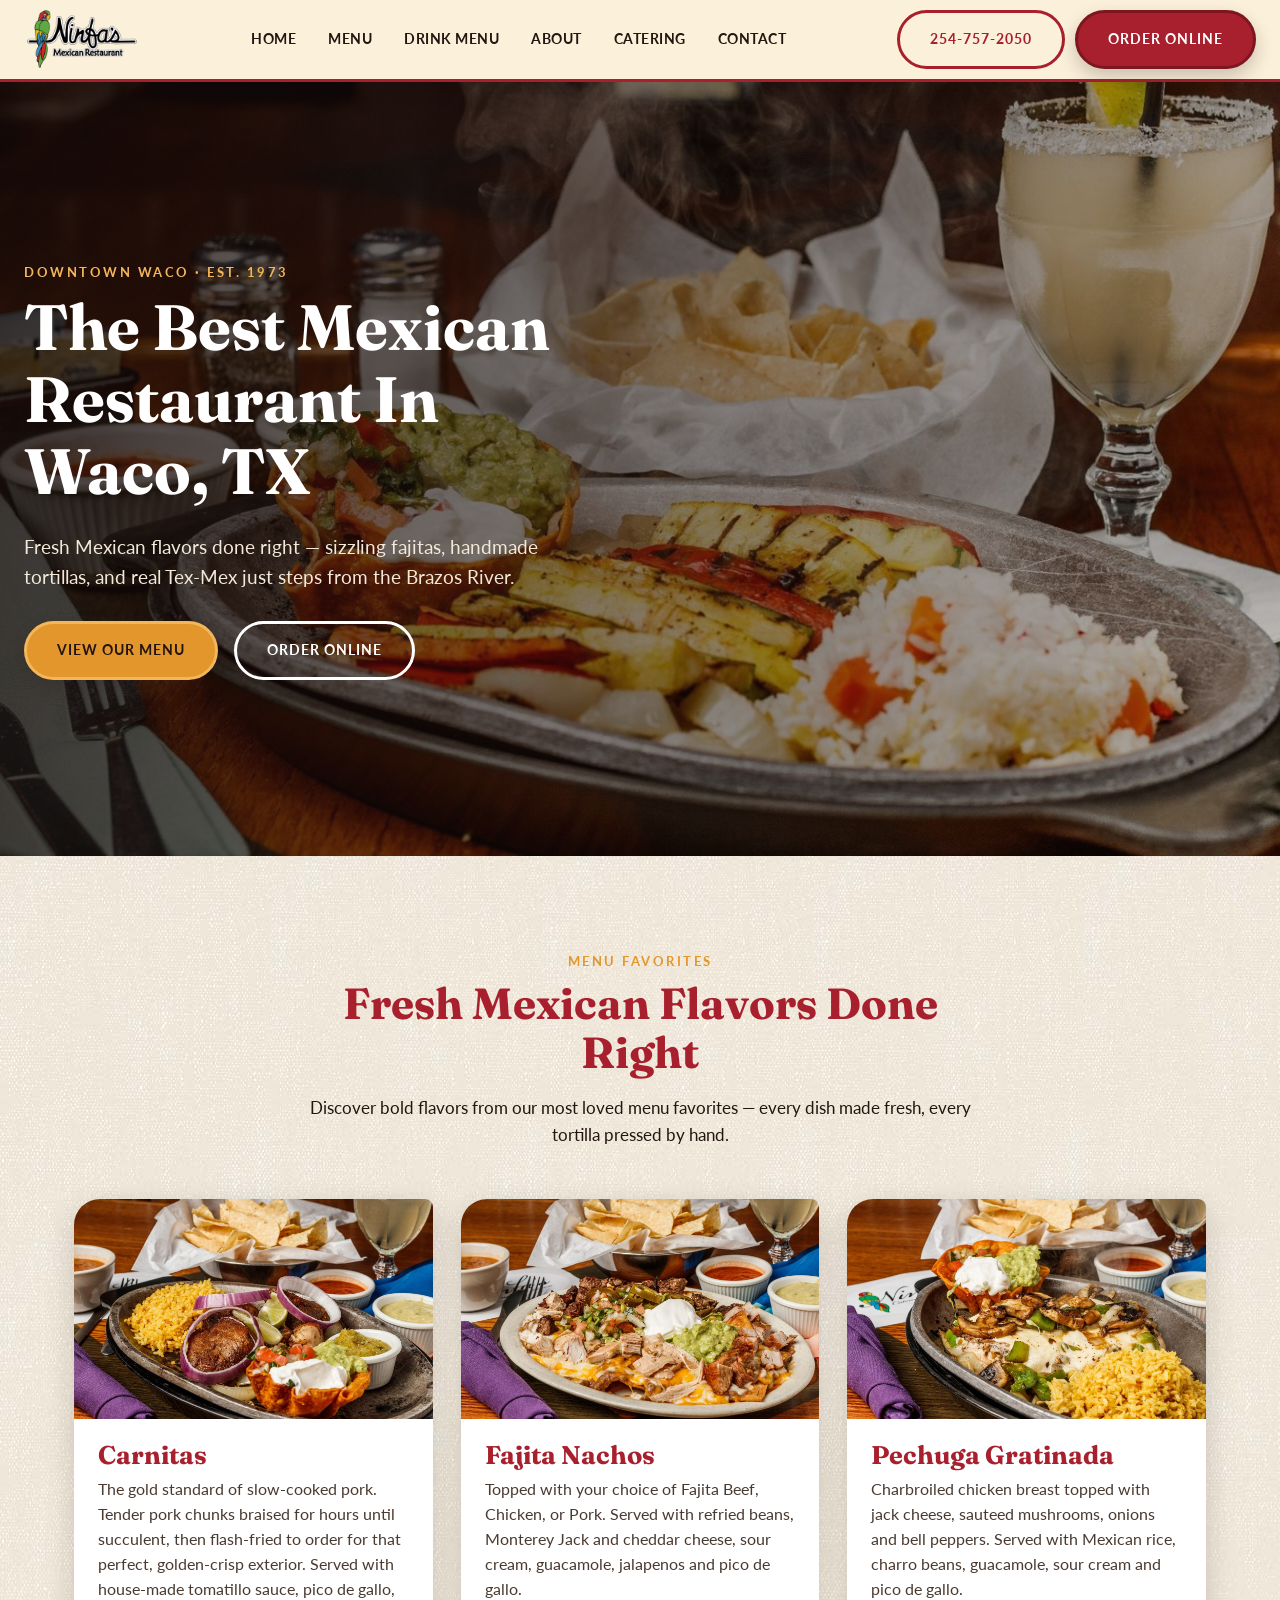
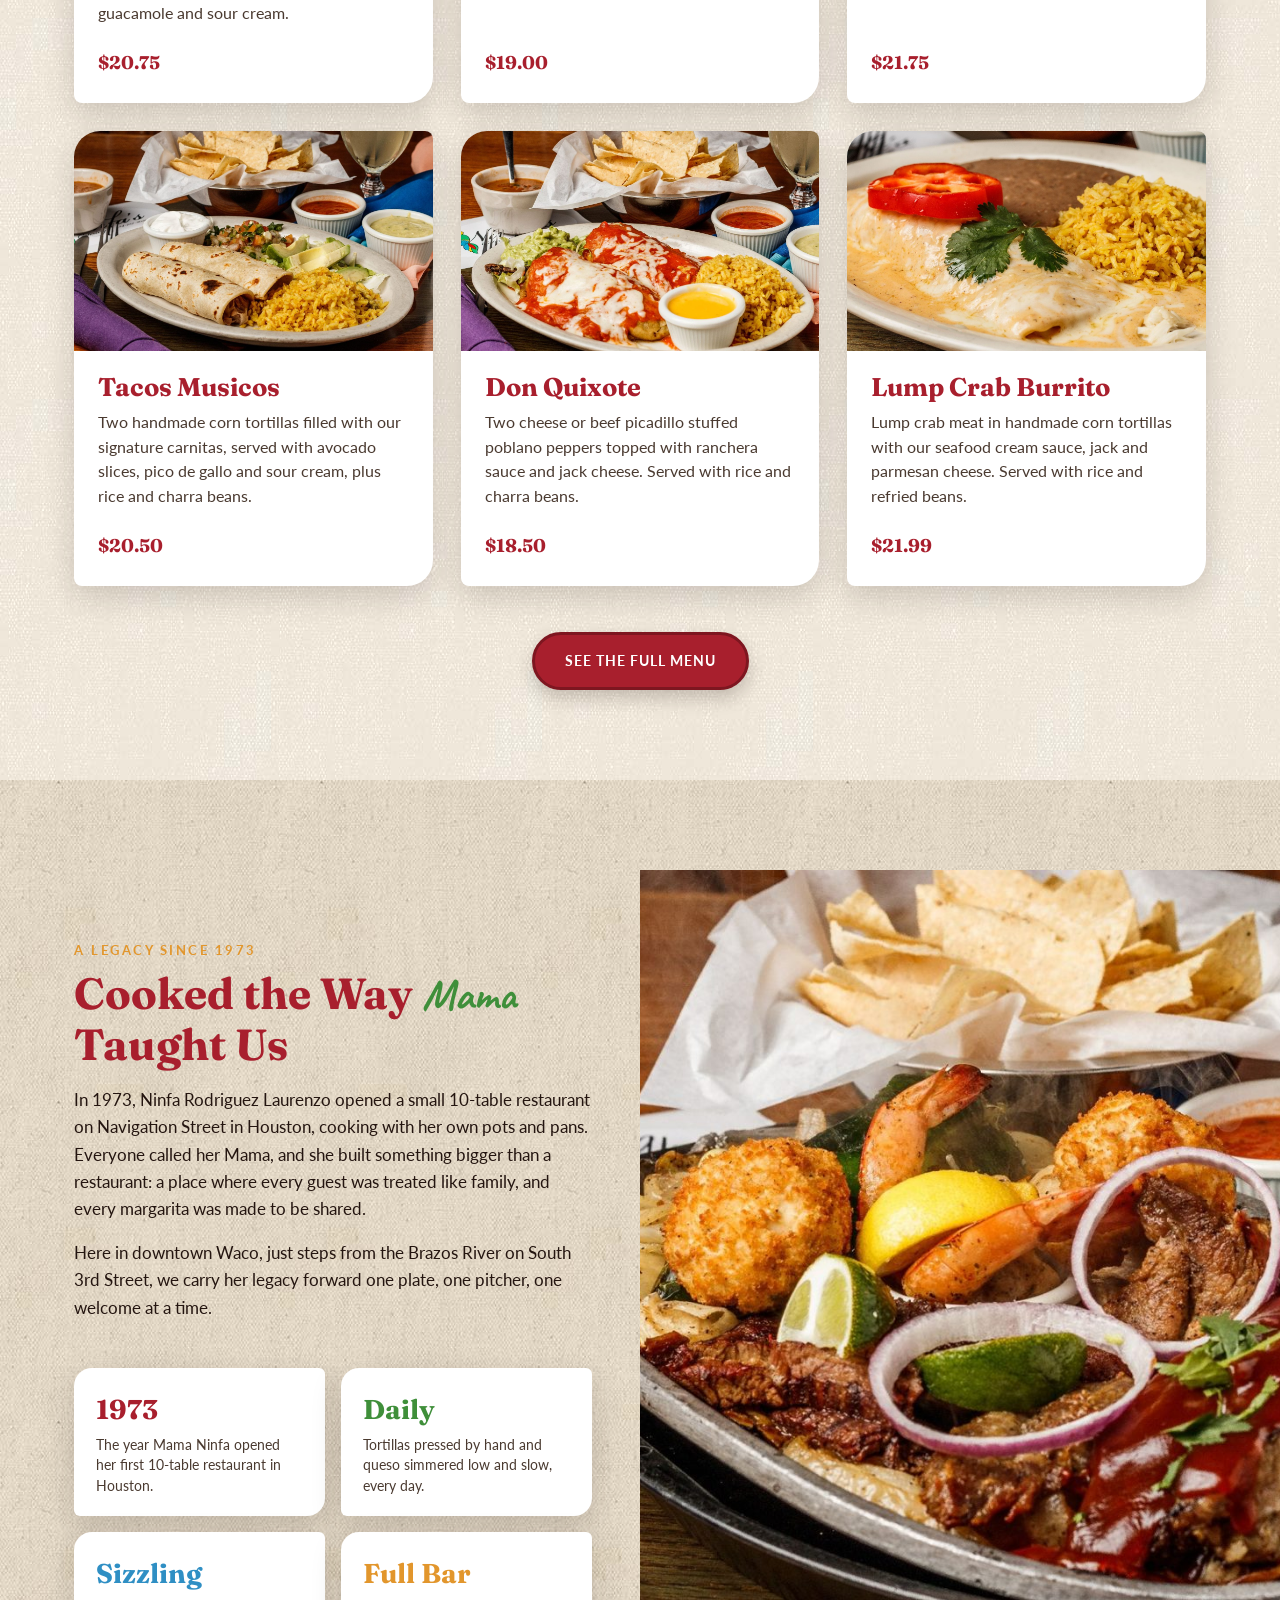
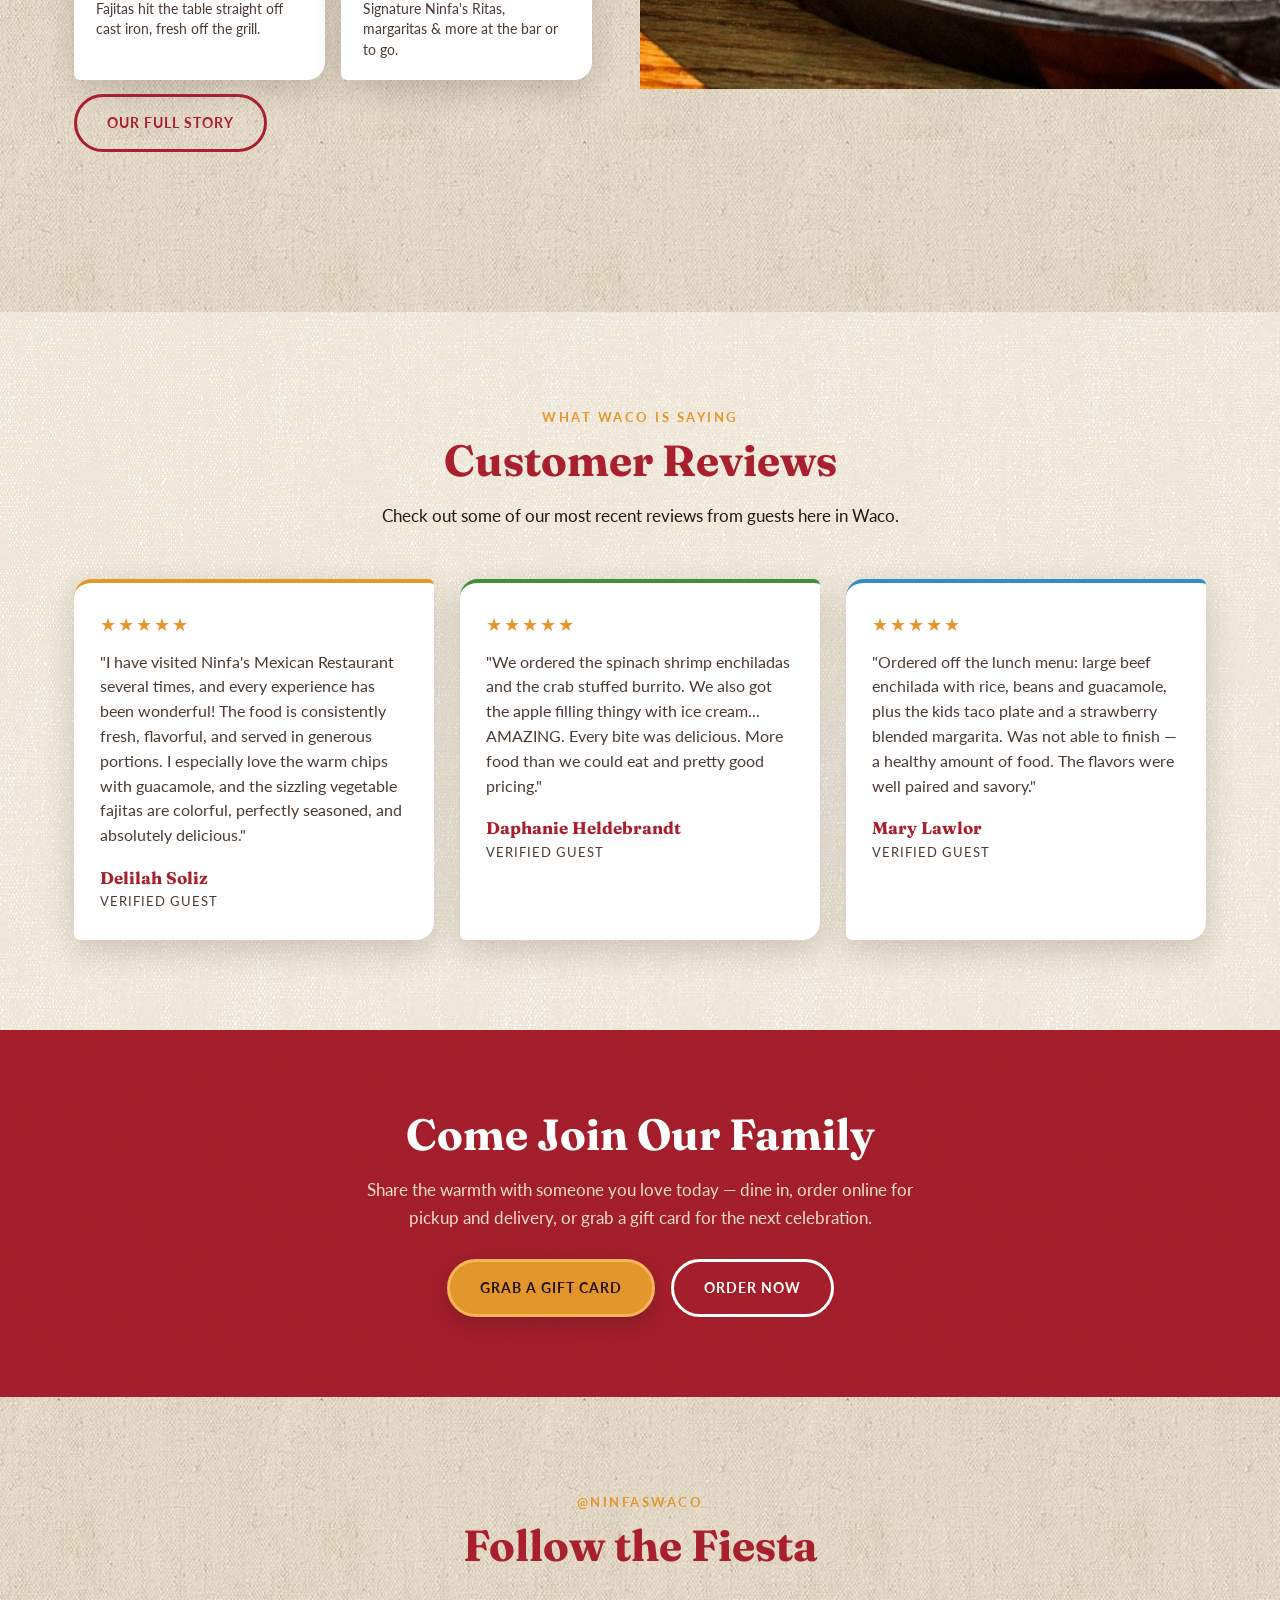
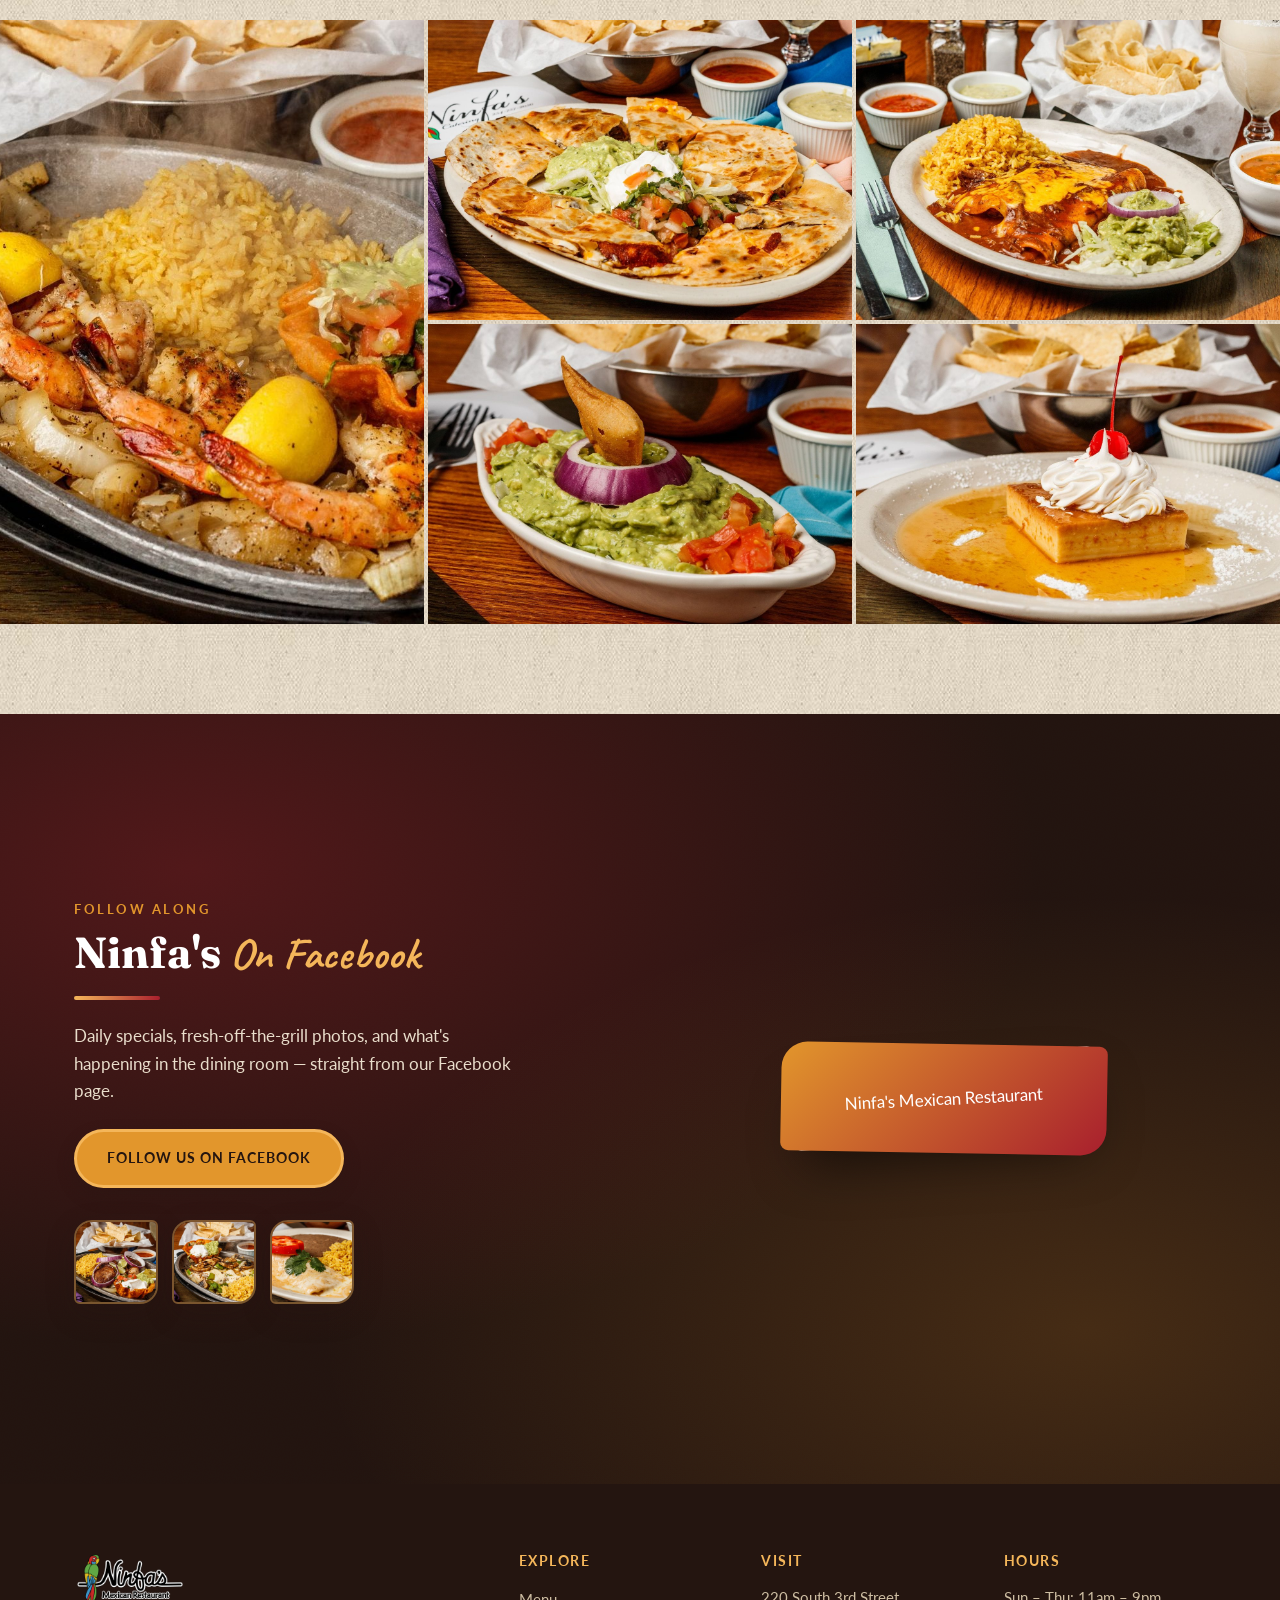
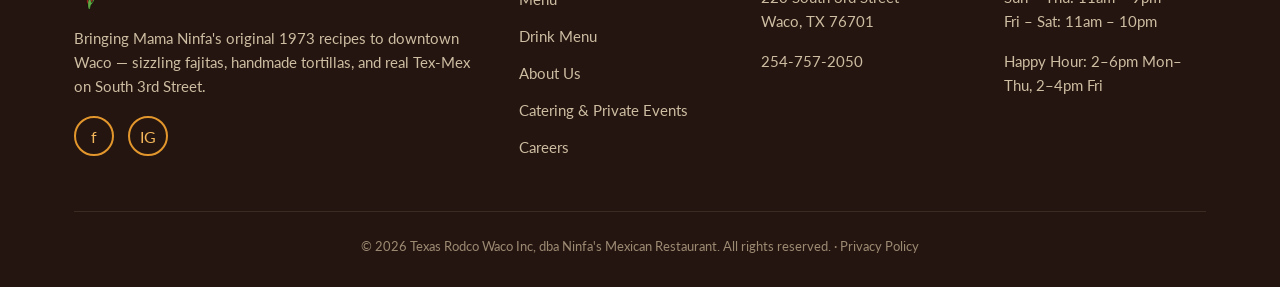
==== commit ac41948a: "Adjust margin and update Facebook embed width" ====
--- a/index.html
+++ b/index.html
@@ -121,7 +121,7 @@
         <div class="stat-tile"><span class="stat-num">Sizzling</span><p>Fajitas hit the table straight off cast iron, fresh off the grill.</p></div>
         <div class="stat-tile"><span class="stat-num">Full Bar</span><p>Signature Ninfa's Ritas, margaritas &amp; more at the bar or to go.</p></div>
       </div>
-      <div style="margin-top:28px;">
+      <div style="margin-top:14px;">
         <a href="about.html" class="btn btn-outline">Our Full Story</a>
       </div>
     </div>
@@ -205,7 +205,7 @@
     <div class="facebook-feed-embed">
       <div class="facebook-feed-embed-frame">
         <div id="fb-root"></div>
-        <div class="fb-page" data-href="https://www.facebook.com/NinfasWaco/" data-tabs="timeline" data-width="500" data-height="600" data-small-header="false" data-adapt-container-width="true" data-hide-cover="false" data-show-facepile="true">
+        <div class="fb-page" data-href="https://www.facebook.com/NinfasWaco/" data-tabs="timeline" data-width="640" data-height="600" data-small-header="false" data-adapt-container-width="true" data-hide-cover="false" data-show-facepile="true">
           <blockquote cite="https://www.facebook.com/NinfasWaco/" class="fb-xfbml-parse-ignore">
             <a href="https://www.facebook.com/NinfasWaco/">Ninfa's Mexican Restaurant</a>
           </blockquote>
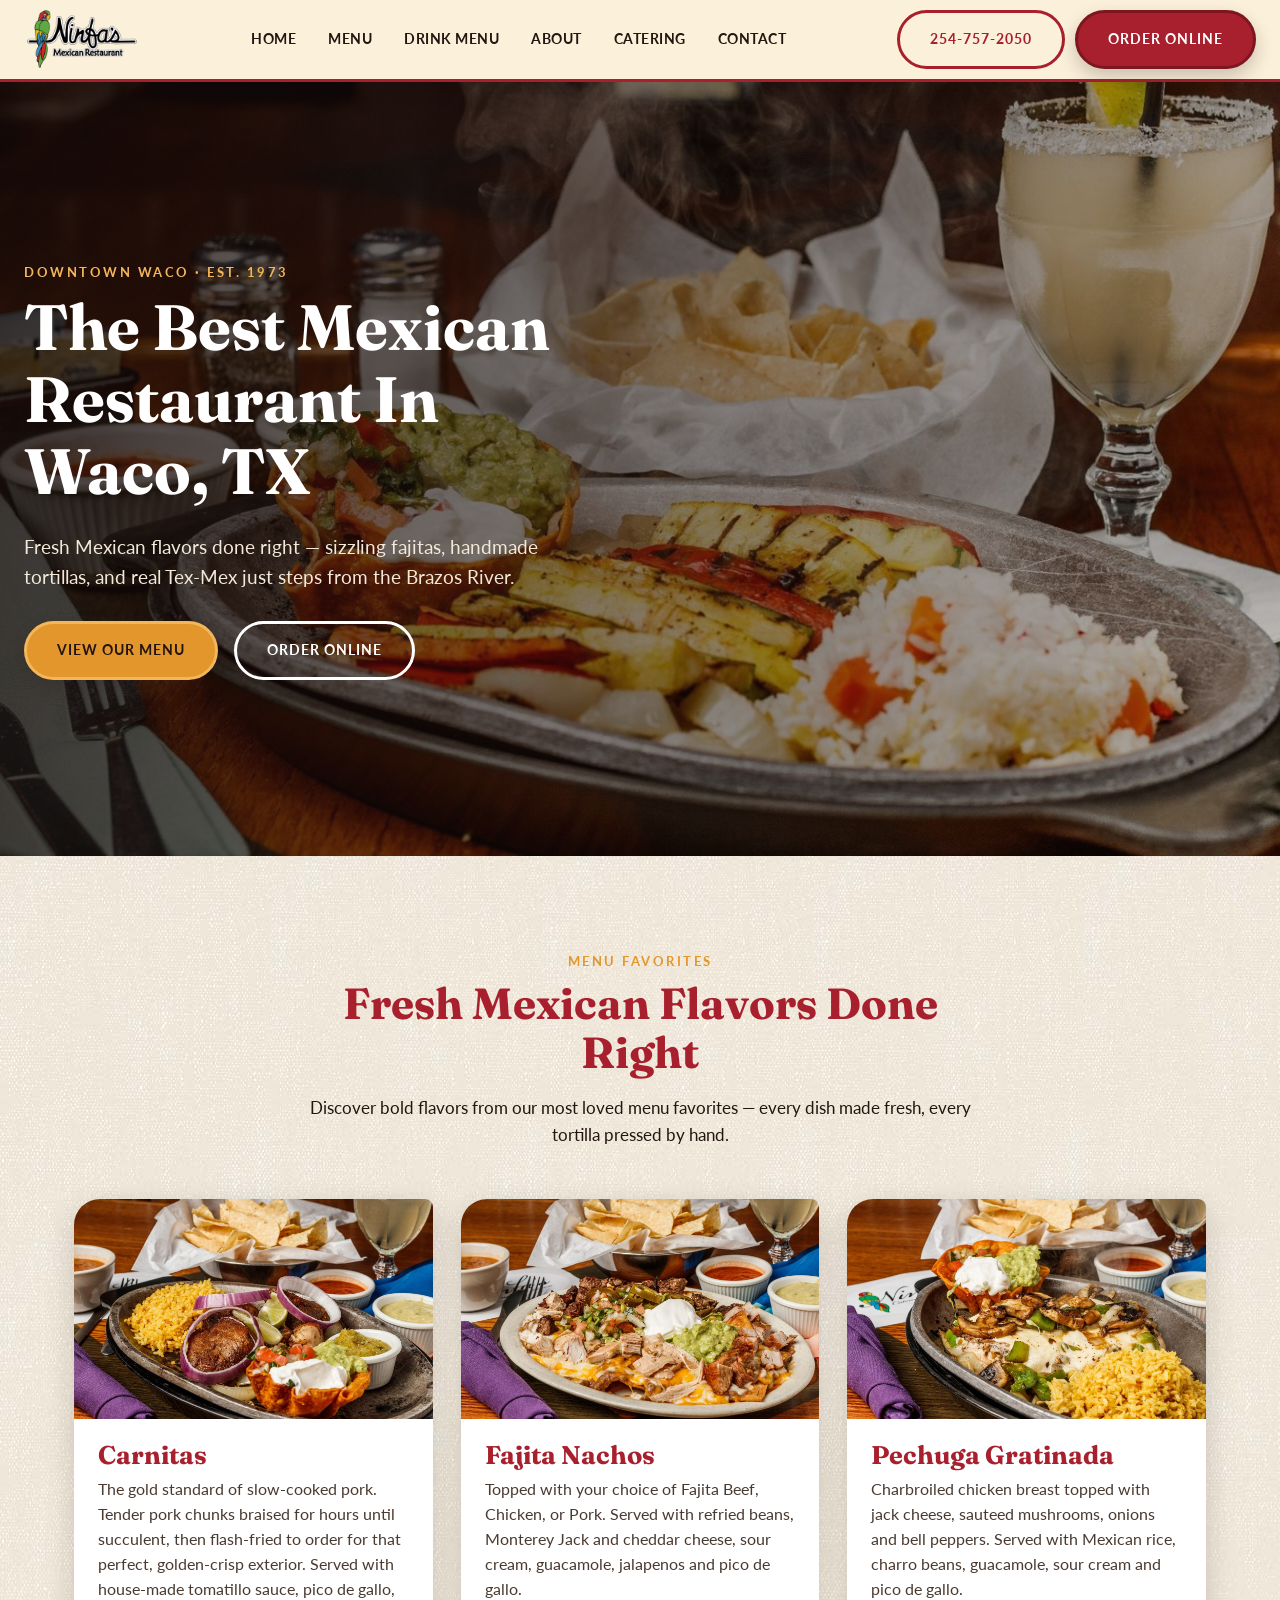
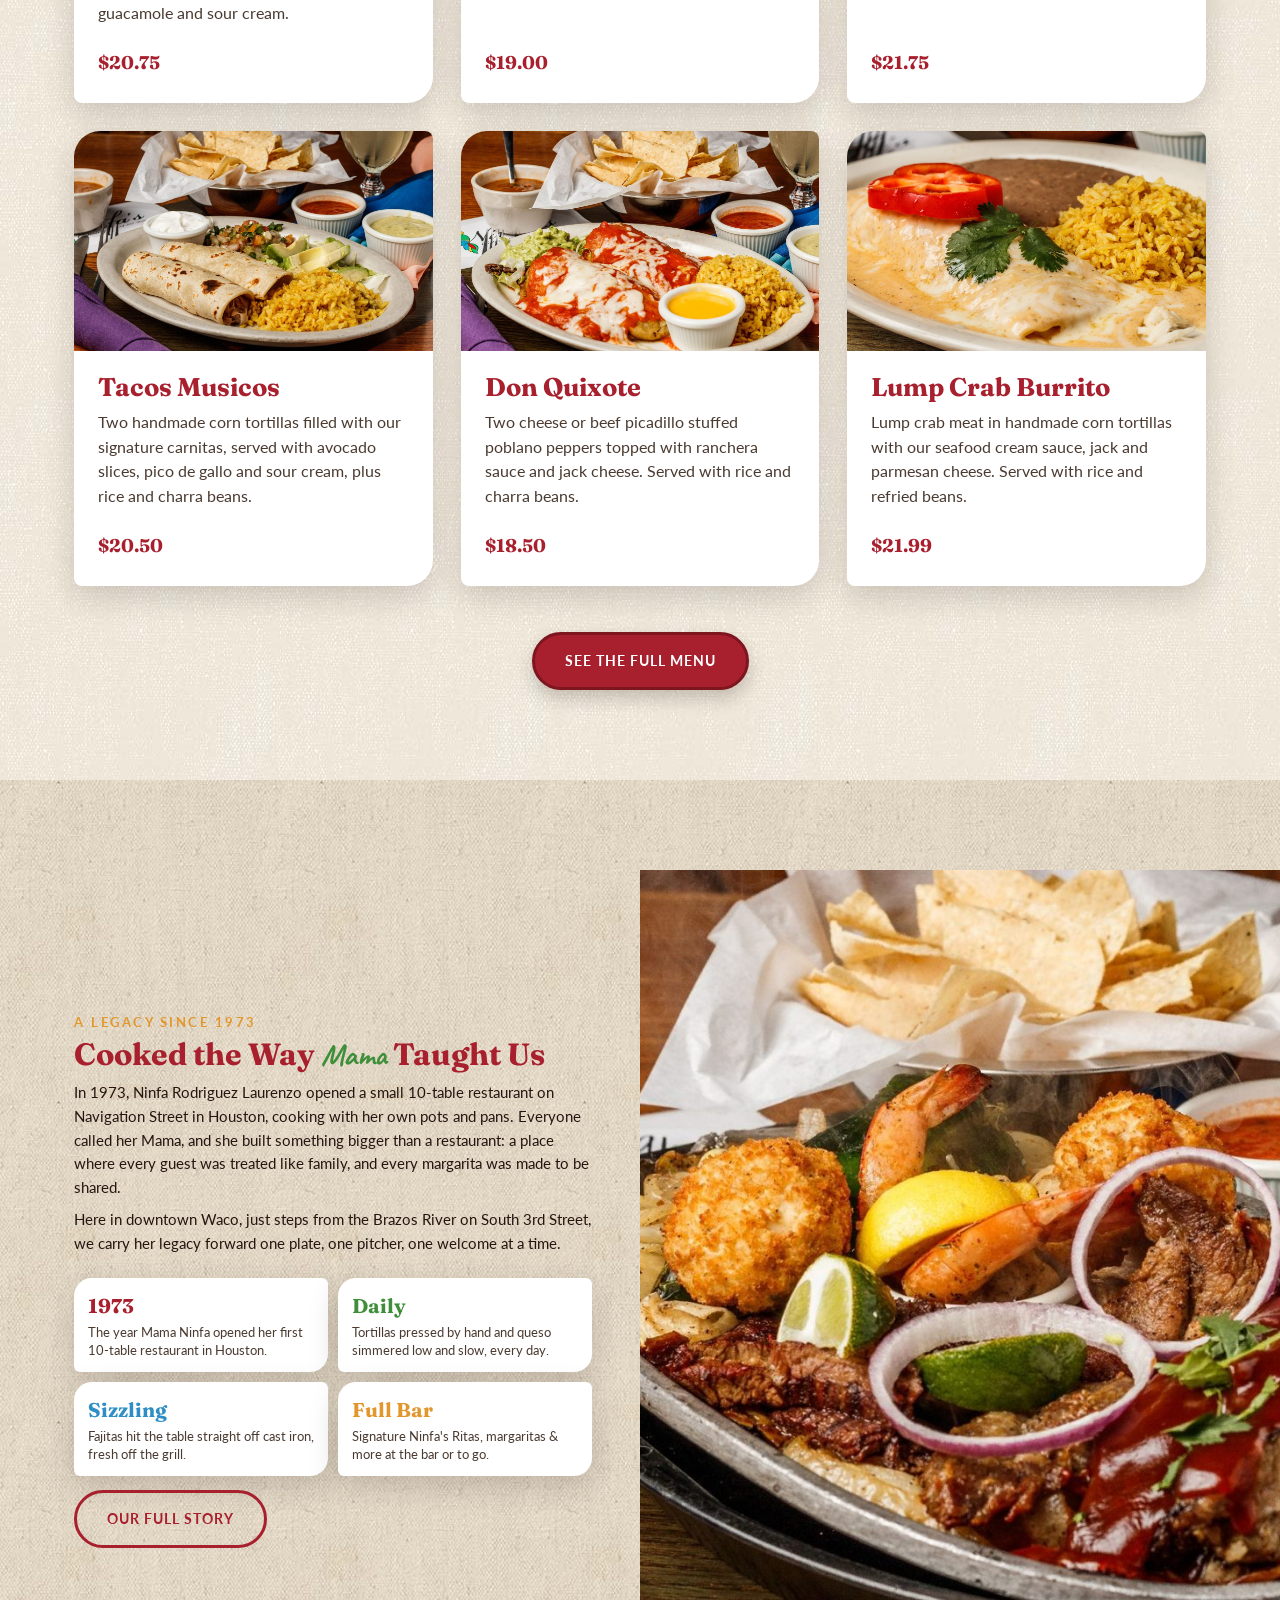
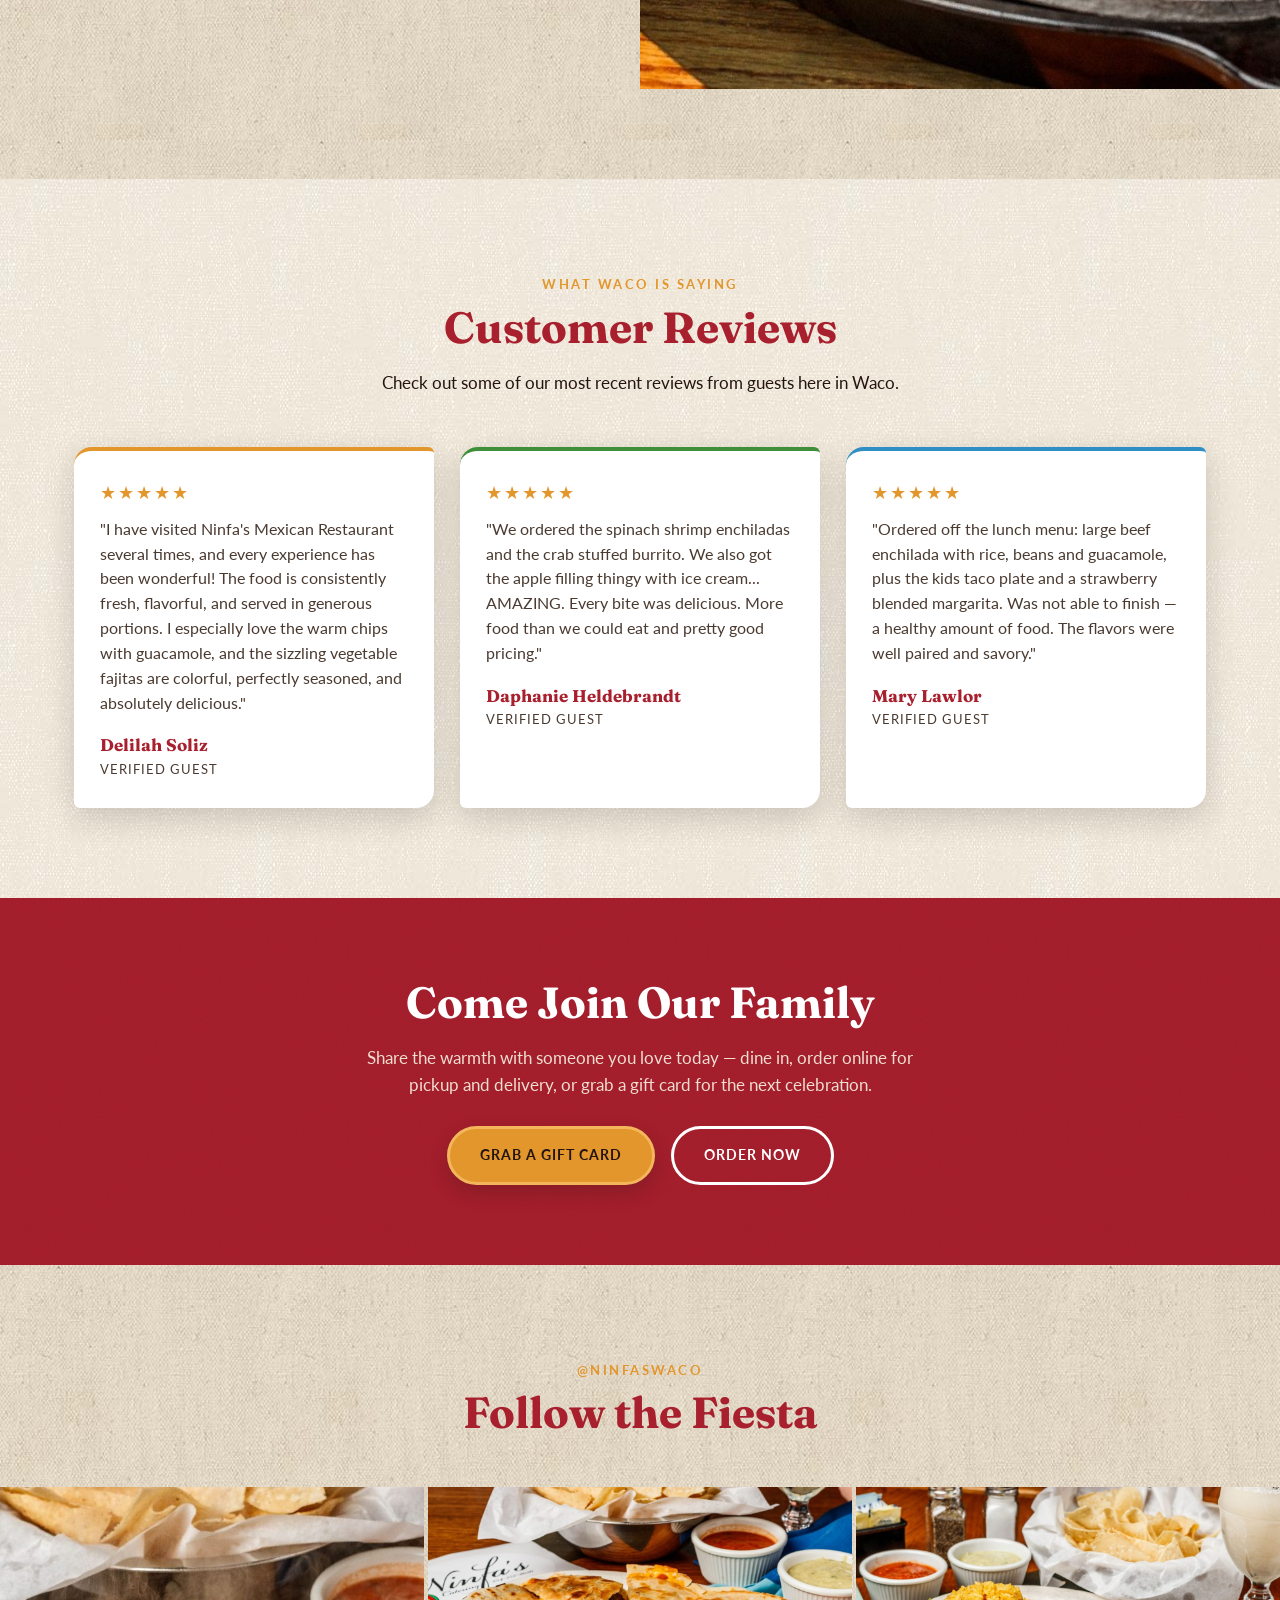
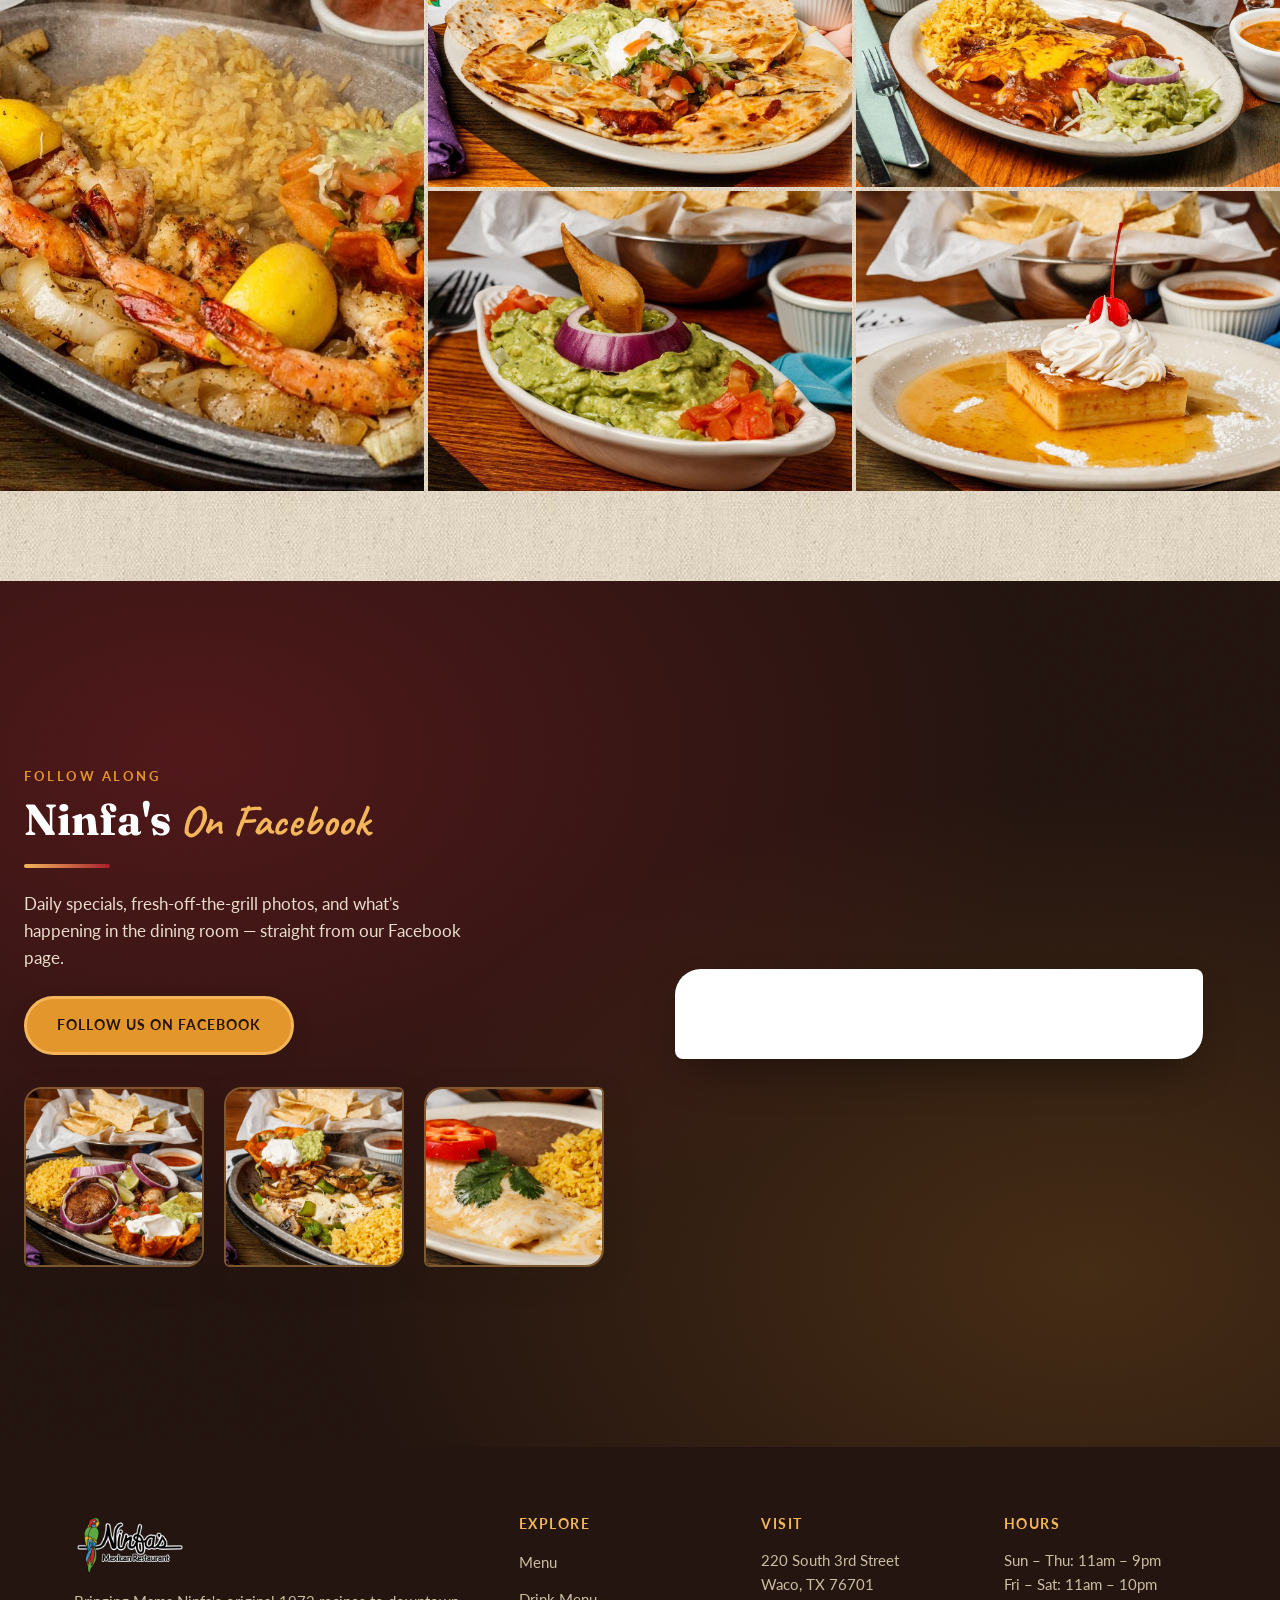
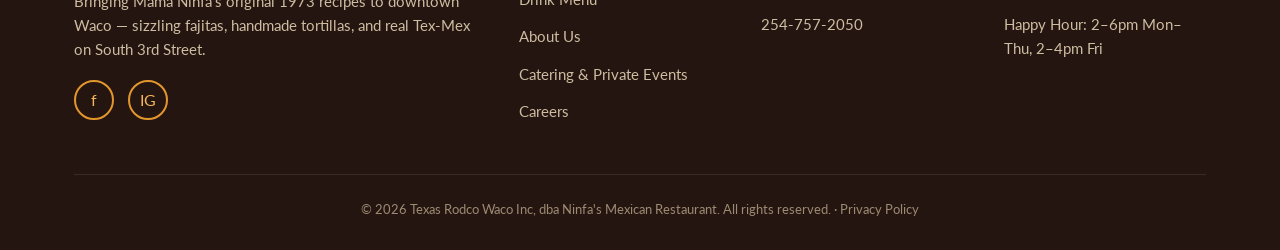
==== commit 68491b51: "Fix Facebook feed frame spacing" ====
--- a/index.html
+++ b/index.html
@@ -205,7 +205,7 @@
     <div class="facebook-feed-embed">
       <div class="facebook-feed-embed-frame">
         <div id="fb-root"></div>
-        <div class="fb-page" data-href="https://www.facebook.com/NinfasWaco/" data-tabs="timeline" data-width="640" data-height="600" data-small-header="false" data-adapt-container-width="true" data-hide-cover="false" data-show-facepile="true">
+        <div class="fb-page" data-href="https://www.facebook.com/NinfasWaco/" data-tabs="timeline" data-width="500" data-height="600" data-small-header="false" data-adapt-container-width="true" data-hide-cover="false" data-show-facepile="true">
           <blockquote cite="https://www.facebook.com/NinfasWaco/" class="fb-xfbml-parse-ignore">
             <a href="https://www.facebook.com/NinfasWaco/">Ninfa's Mexican Restaurant</a>
           </blockquote>
--- a/site.css
+++ b/site.css
@@ -38,7 +38,8 @@
 body {
   margin: 0;
   background-color: var(--cream);
-  background-image: var(--grain);
+    background-image: url("ninfas-texture-1.jpg");
+  background-repeat: repeat;
   color: var(--ink);
   font-family: 'Lato', sans-serif;
   font-size: 17px;
@@ -195,7 +196,7 @@
 
 /* ---------- Sections ---------- */
 section { padding: 90px 0; }
-.section-alt { background-color: var(--cream-dark); background-image: var(--grain); }
+.section-alt { background-color: var(--cream-dark); background-image: url("ninfas-texture-2.jpg"); background-repeat: repeat; }
 .section-dark { background-color: var(--ink); background-image: var(--grain); color: #f3e9d8; }
 .section-dark h2 { color: var(--gold-light); }
 .section-head { max-width: 700px; margin: 0 auto 50px; text-align: center; }
@@ -451,6 +452,41 @@
     height: calc(100vh - 81px);
     align-self: start;
   }
+  .bleed-split.sticky-media {
+    height: calc(100vh - 81px);
+  }
+  .bleed-split.sticky-media .bleed-text {
+    padding-top: 32px;
+    padding-bottom: 32px;
+    max-height: calc(100vh - 81px);
+    overflow-y: auto;
+  }
+  .bleed-split.sticky-media .bleed-text h2 {
+    font-size: clamp(1.6rem, 2.4vw, 2.2rem);
+    margin-bottom: 0.3em;
+  }
+  .bleed-split.sticky-media .bleed-text .eyebrow {
+    margin-bottom: 0.3em;
+  }
+  .bleed-split.sticky-media .bleed-text p {
+    font-size: 0.92rem;
+    margin-bottom: 0.6em;
+  }
+  .bleed-split.sticky-media .stat-grid {
+    margin-top: 14px;
+    gap: 10px;
+  }
+  .bleed-split.sticky-media .stat-tile {
+    padding: 12px 14px;
+  }
+  .bleed-split.sticky-media .stat-tile .stat-num {
+    font-size: 1.25rem;
+    margin-bottom: 2px;
+  }
+  .bleed-split.sticky-media .stat-tile p {
+    font-size: 0.8rem;
+    margin: 0;
+  }
 }
 
 /* ---------- Live Facebook feed ---------- */
@@ -472,11 +508,11 @@
 .facebook-feed .script { color: var(--gold-light); }
 .facebook-feed-grid {
   position: relative;
-  max-width: 1180px;
+  max-width: 1360px;
   margin: 0 auto;
   display: grid;
-  grid-template-columns: 1.05fr 1fr;
-  gap: 56px;
+  grid-template-columns: 1fr 1.15fr;
+  gap: 48px;
   align-items: center;
   padding: 90px 24px;
 }
@@ -493,36 +529,38 @@
 .facebook-feed-text .btn { margin-top: 8px; }
 .facebook-feed-thumbs {
   display: flex;
-  gap: 14px;
+  gap: 20px;
   margin-top: 32px;
 }
 .facebook-feed-thumbs img {
-  width: 84px;
-  height: 84px;
+  width: 180px;
+  height: 180px;
   object-fit: cover;
   border-radius: var(--radius-md);
   border: 2px solid rgba(244, 182, 90, 0.4);
   box-shadow: var(--shadow);
 }
-.facebook-feed-embed { display: flex; justify-content: center; }
+.facebook-feed-embed { display: flex; justify-content: center; width: 100%; }
 .facebook-feed-embed-frame {
   position: relative;
-  transform: rotate(-3deg);
   padding: 14px;
   background: var(--white);
   border-radius: var(--radius-lg);
-  box-shadow: 0 25px 50px -12px rgba(0,0,0,0.55);
+  box-shadow: 0 20px 45px -14px rgba(0,0,0,0.45);
+  /* Facebook Page Plugin content is capped at 500px. Match the frame to it
+     so the white card never leaves an unused strip beside the live feed. */
+  width: min(100%, 528px);
 }
 .facebook-feed-embed-frame::before {
   content: "";
   position: absolute;
-  inset: -10px;
+  inset: -6px;
   z-index: -1;
   border-radius: var(--radius-lg);
   background: linear-gradient(135deg, var(--gold), var(--maroon));
-  transform: rotate(4deg);
 }
 .facebook-feed-embed-frame .fb-page,
+.facebook-feed-embed-frame .fb-page > span,
 .facebook-feed-embed-frame iframe {
   max-width: 100%;
   border-radius: calc(var(--radius-md) - 4px);
@@ -534,6 +572,4 @@
   .facebook-feed-text p { margin-left: auto; margin-right: auto; }
   .facebook-feed-thumbs { justify-content: center; }
   .facebook-feed-embed { justify-content: center; }
-  .facebook-feed-embed-frame { transform: none; }
-  .facebook-feed-embed-frame::before { transform: none; }
-}
+}
